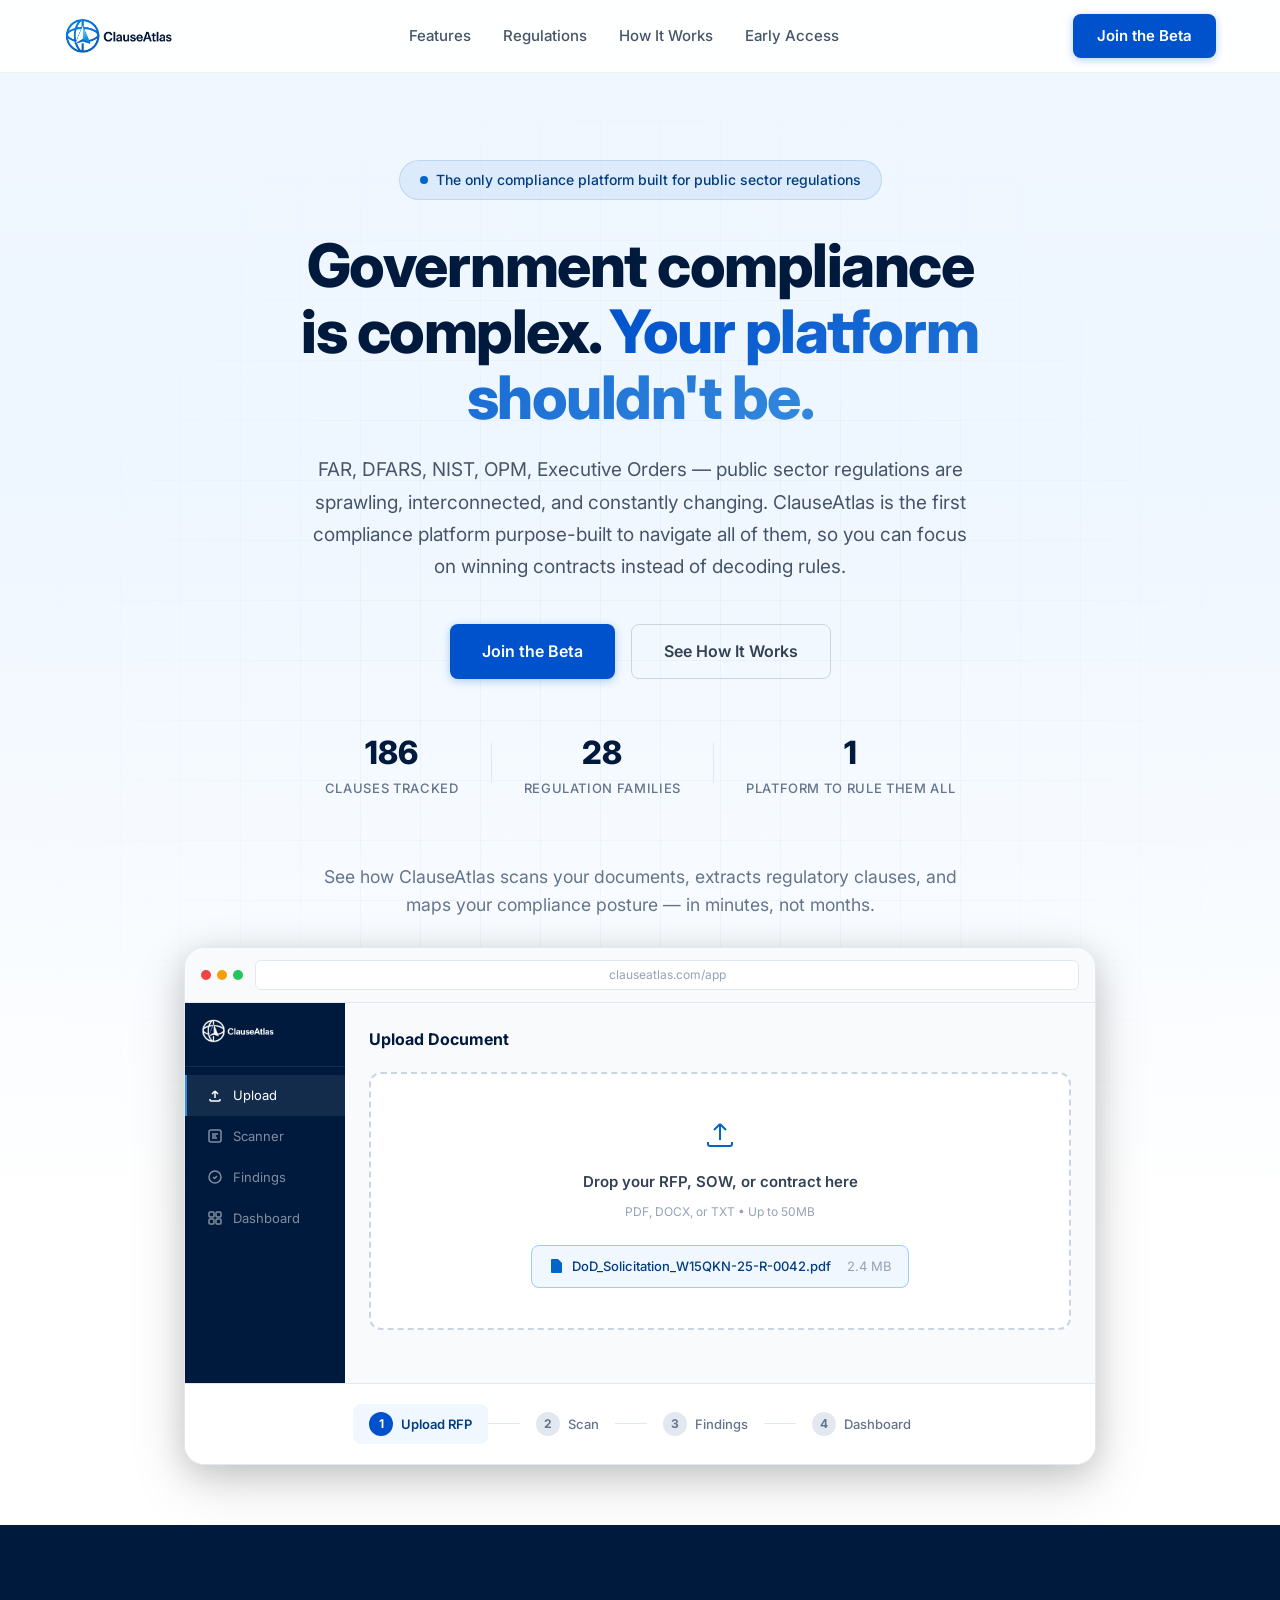
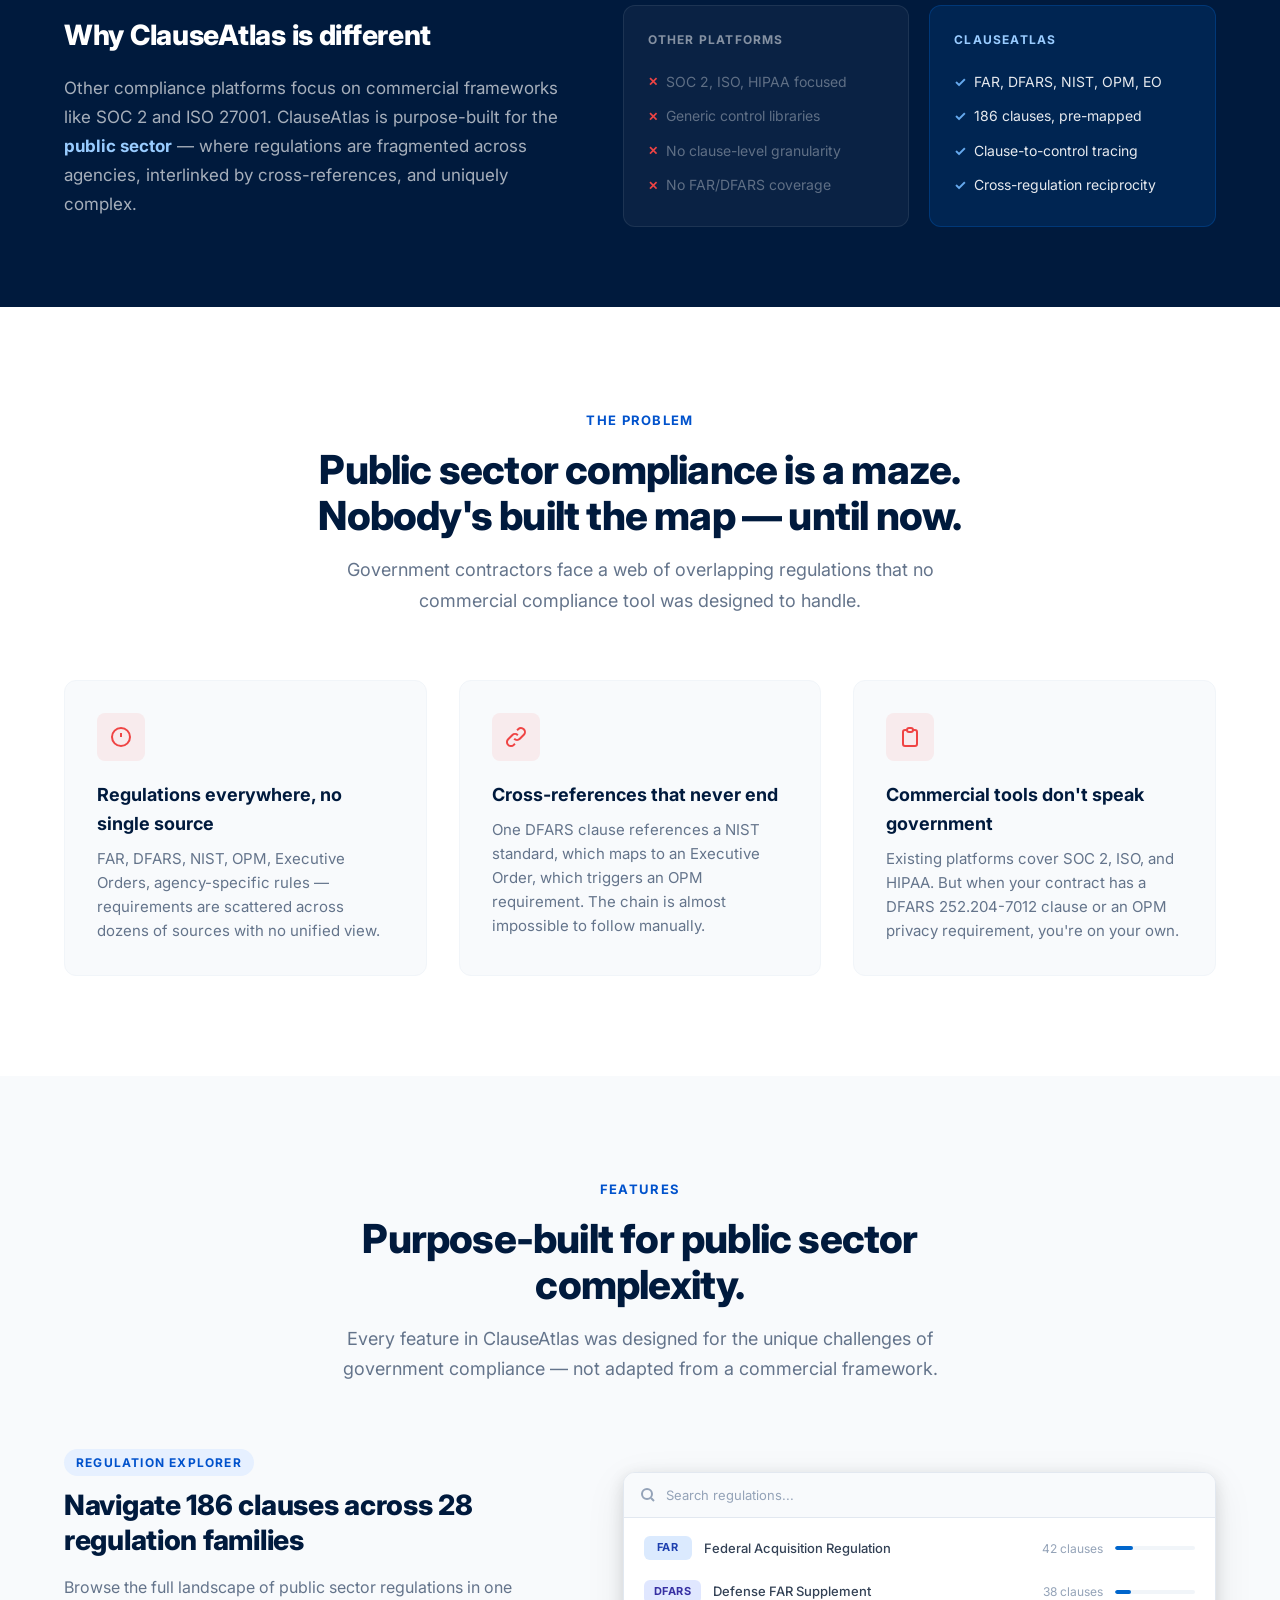
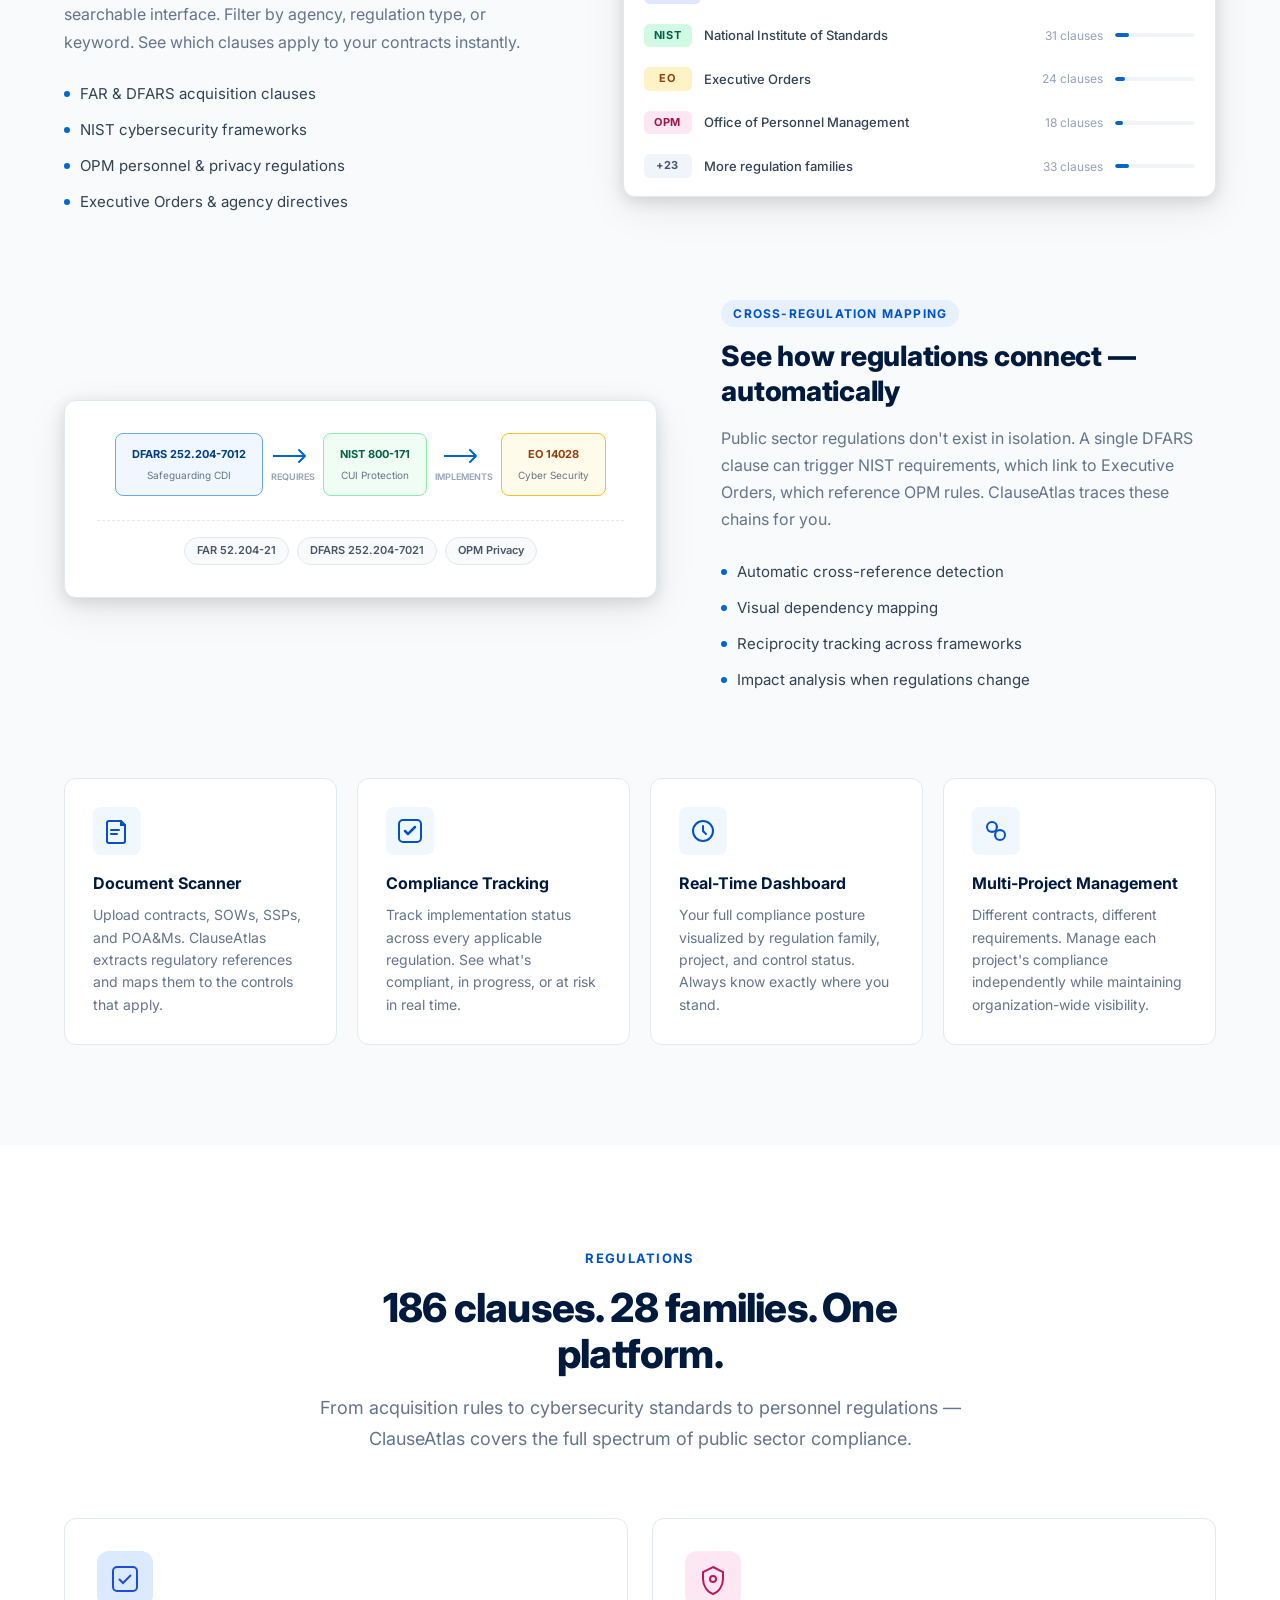
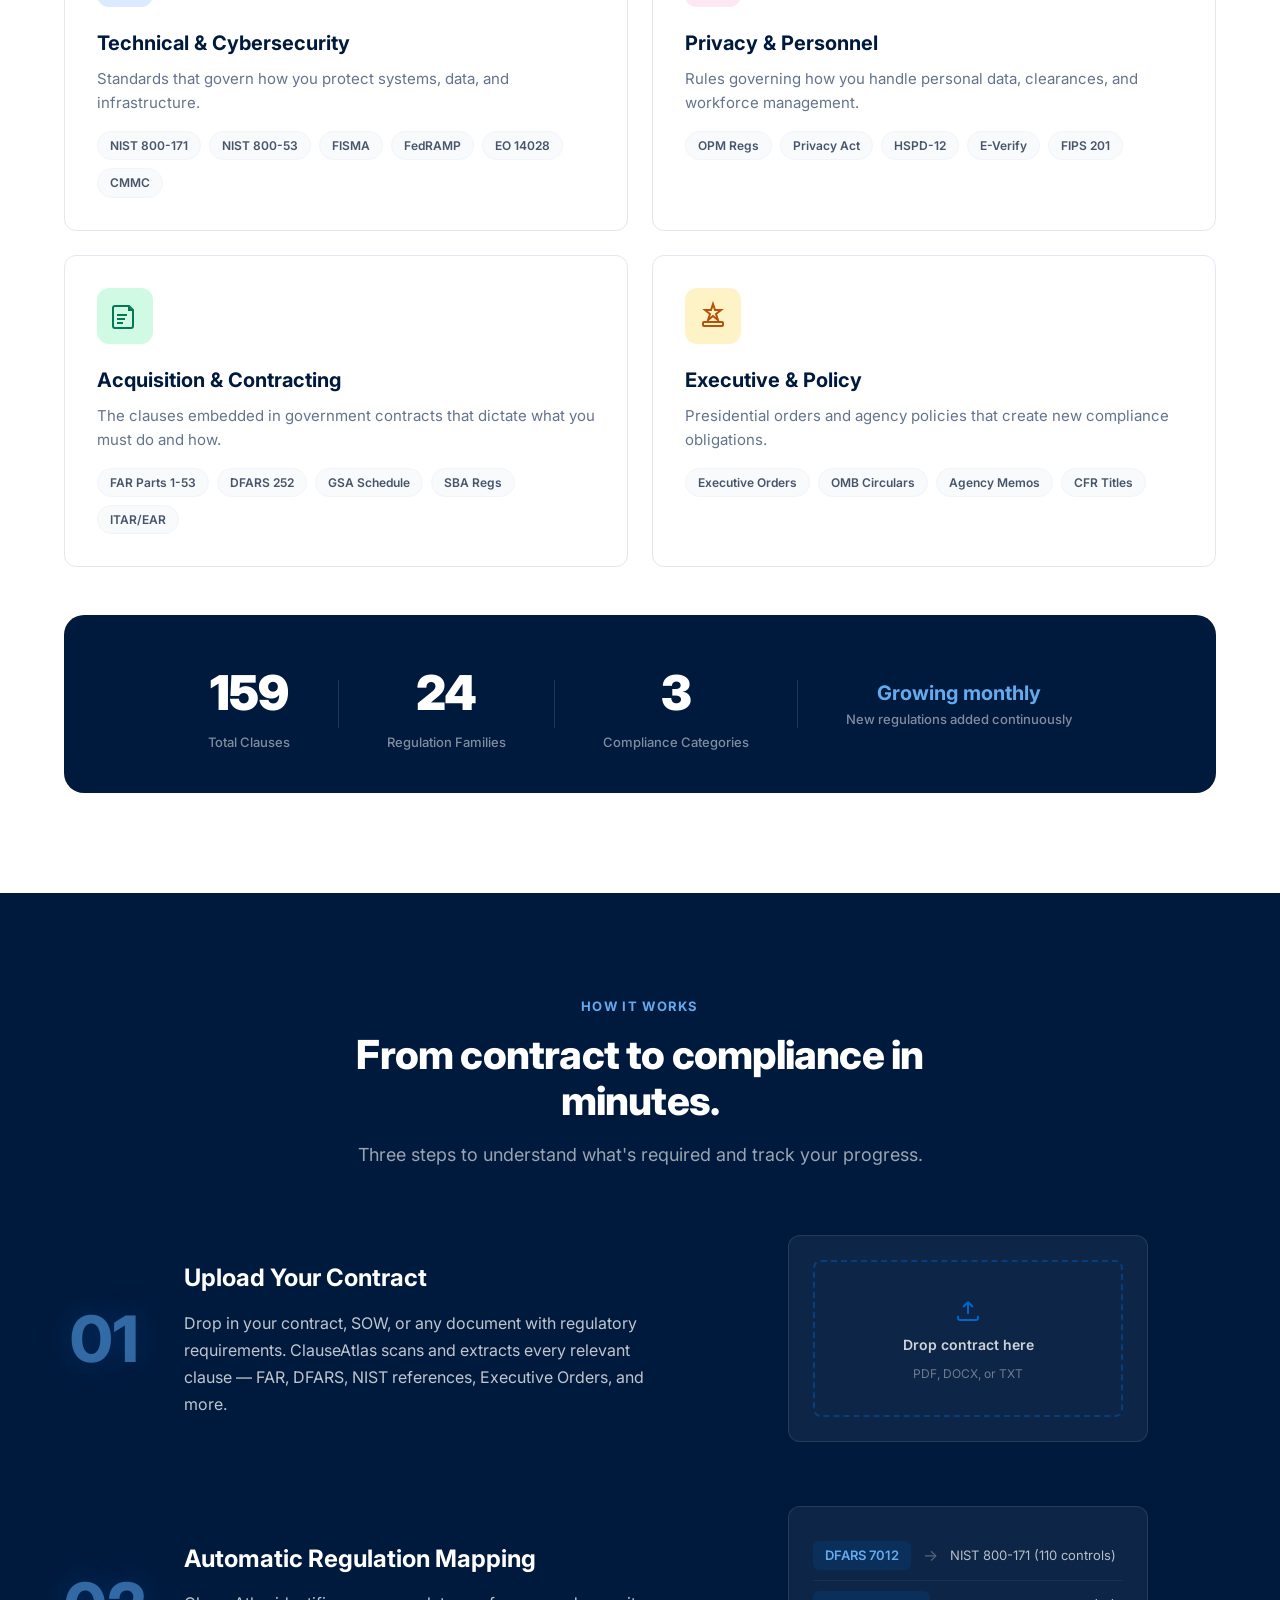
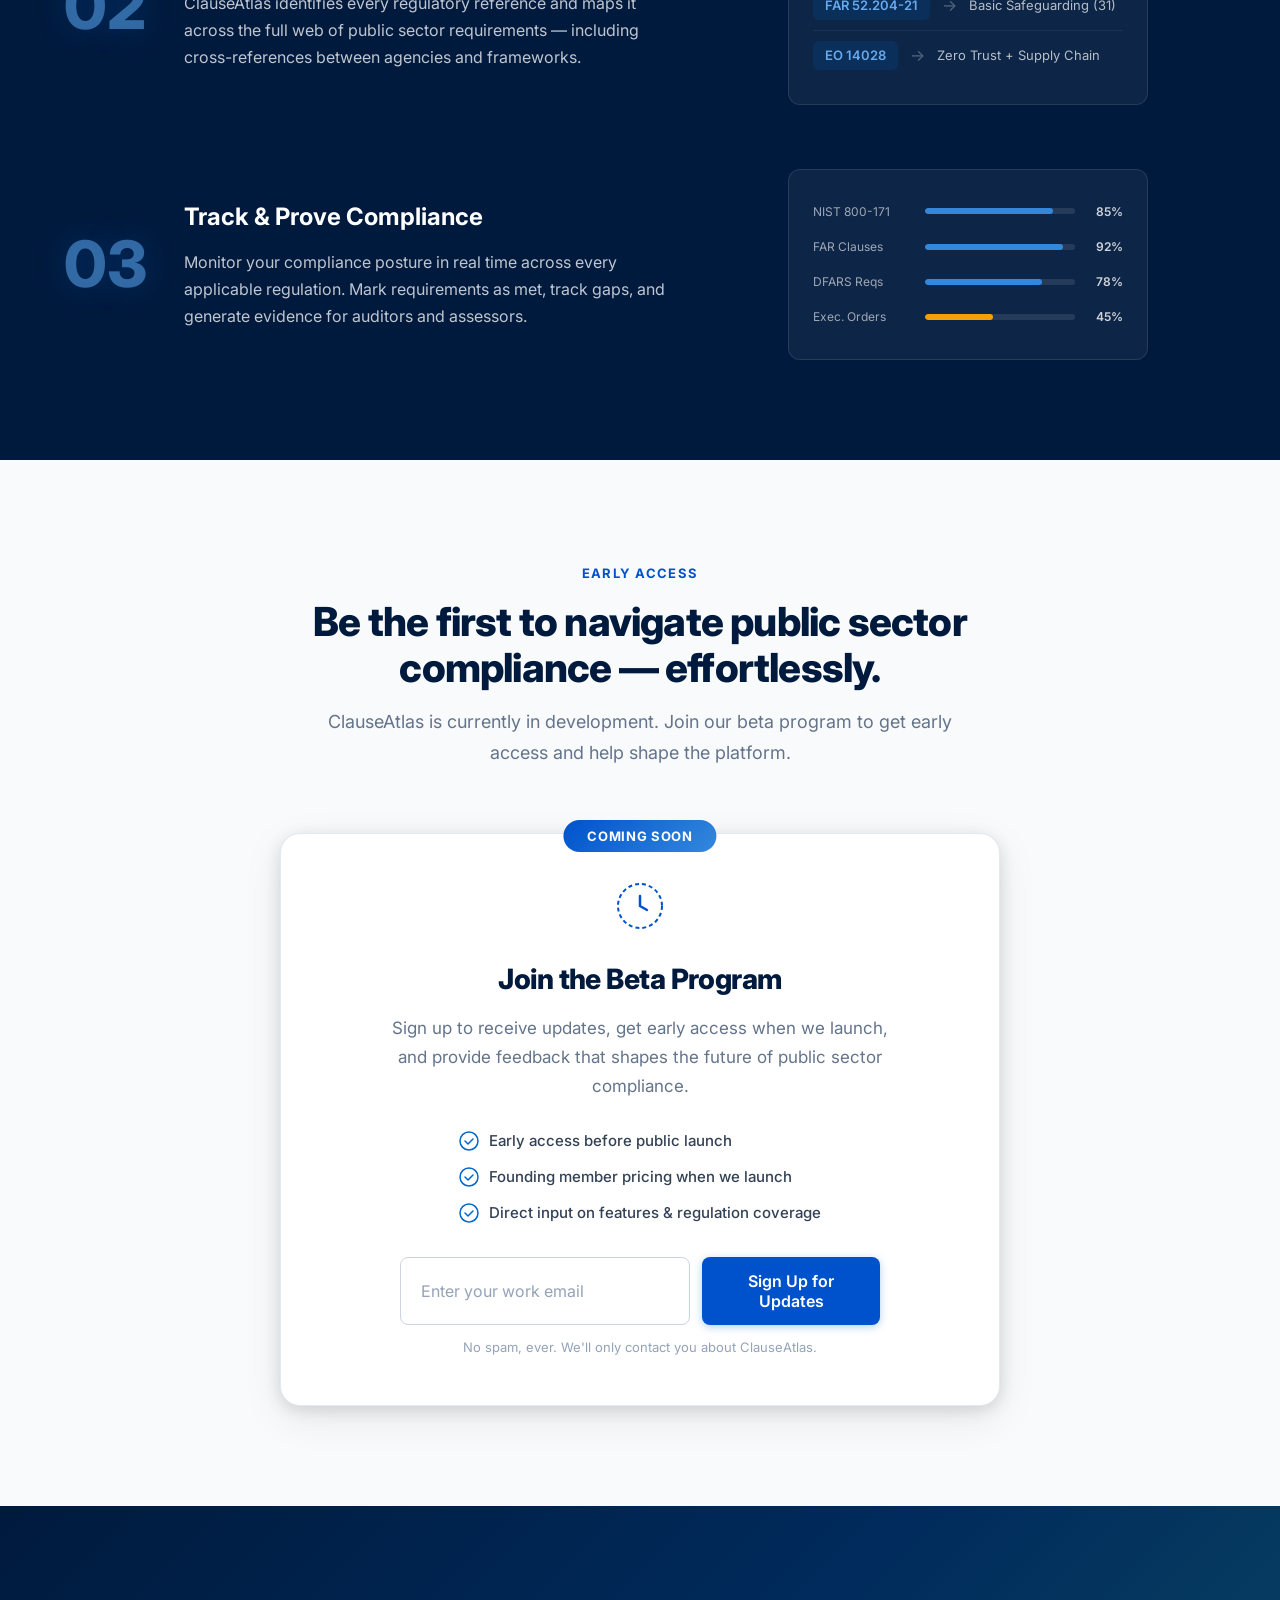
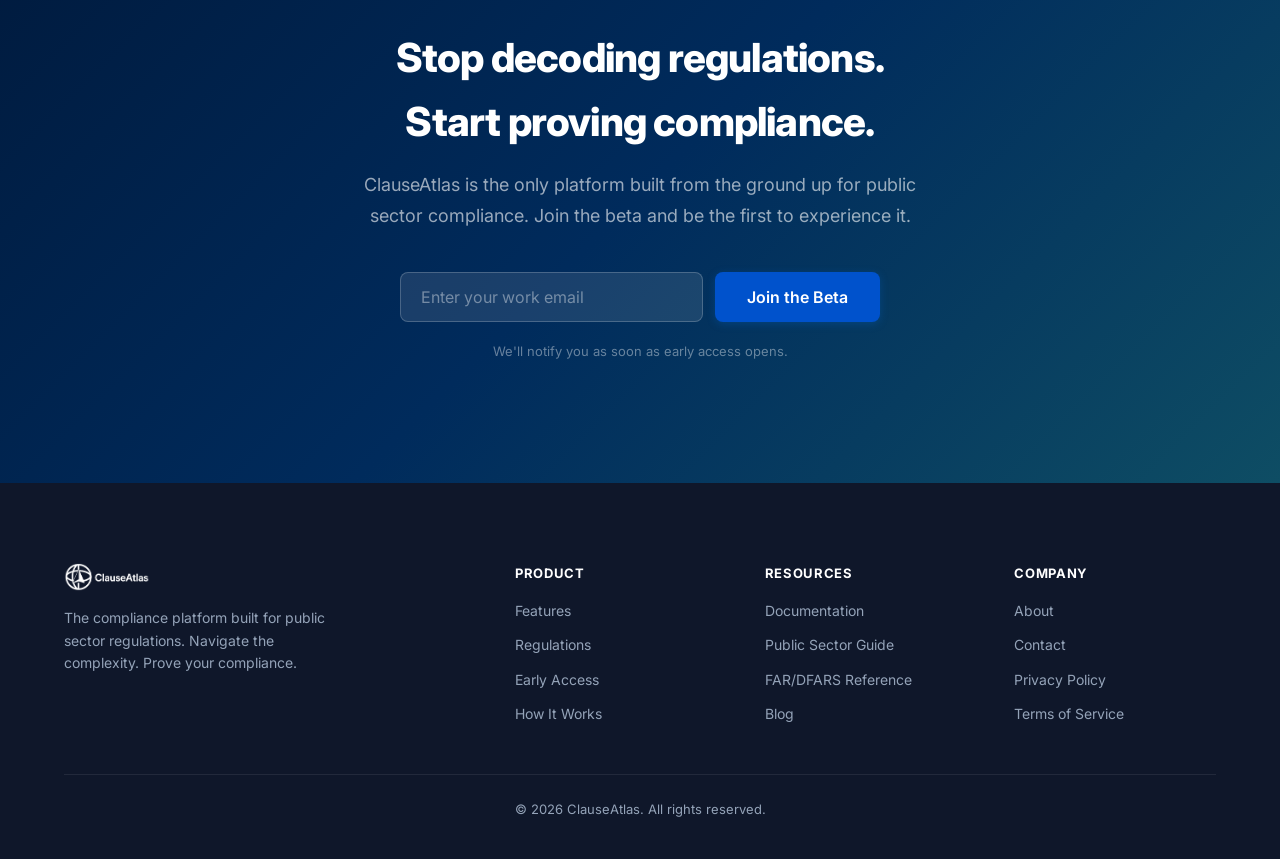
==== index.html @ 4607c156 "Initial commit — ClauseAtlas marketing site Co-Authored-By: Claude Opus 4.6 <noreply@anthropic.com>" ====
<!DOCTYPE html>
<html lang="en">
<head>
    <meta charset="UTF-8">
    <meta name="viewport" content="width=device-width, initial-scale=1.0">
    <title>ClauseAtlas — Public Sector Compliance, Simplified</title>
    <meta name="description" content="ClauseAtlas is the only compliance platform built for the complexity of public sector regulations. Navigate FAR, DFARS, NIST, OPM, Executive Orders, and more — all in one place.">
    <link rel="preconnect" href="https://fonts.googleapis.com">
    <link rel="preconnect" href="https://fonts.gstatic.com" crossorigin>
    <link href="https://fonts.googleapis.com/css2?family=Inter:wght@400;500;600;700;800;900&display=swap" rel="stylesheet">
    <link rel="stylesheet" href="styles.css">
    <link rel="icon" type="image/svg+xml" href="favicon.svg">
</head>
<body>
    <!-- Navigation -->
    <nav class="nav" id="nav">
        <div class="nav-container">
            <a href="#" class="nav-logo">
                <img src="logo.png" alt="ClauseAtlas" class="logo-img">
            </a>
            <div class="nav-links" id="nav-links">
                <a href="#features">Features</a>
                <a href="#frameworks">Regulations</a>
                <a href="#how-it-works">How It Works</a>
                <a href="#early-access">Early Access</a>
            </div>
            <div class="nav-actions">
                <a href="#early-access" class="btn btn-primary">Join the Beta</a>
            </div>
            <button class="mobile-toggle" id="mobile-toggle" aria-label="Toggle menu">
                <span></span><span></span><span></span>
            </button>
        </div>
    </nav>

    <!-- Hero -->
    <section class="hero">
        <div class="hero-bg">
            <div class="hero-gradient"></div>
            <div class="hero-grid"></div>
            <!-- Animated floating regulation tags
            <div class="floating-tags">
                <span class="float-tag" style="--delay:0s; --x:3%; --y:18%">FAR 52.204</span>
                <span class="float-tag" style="--delay:1.5s; --x:80%; --y:12%">NIST 800-171</span>
                <span class="float-tag" style="--delay:0.8s; --x:90%; --y:50%">EO 14028</span>
                <span class="float-tag" style="--delay:2.2s; --x:2%; --y:55%">DFARS 252</span>
                <span class="float-tag" style="--delay:1s; --x:5%; --y:82%">OPM Regs</span>
                <span class="float-tag" style="--delay:2.8s; --x:82%; --y:72%">FedRAMP</span>
                <span class="float-tag" style="--delay:0.3s; --x:50%; --y:10%">FISMA</span>
                <span class="float-tag" style="--delay:1.8s; --x:90%; --y:35%">ITAR</span>
            </div>  -->
        </div>
        <div class="container hero-content">
            <div class="hero-badge fade-up">
                <span class="badge-dot"></span>
                The only compliance platform built for public sector regulations
            </div>
            <h1 class="fade-up delay-1">
                Government compliance<br>
                is complex. <span class="text-gradient">Your platform shouldn't be.</span>
            </h1>
            <p class="hero-sub fade-up delay-2">
                FAR, DFARS, NIST, OPM, Executive Orders &mdash; public sector regulations are sprawling, interconnected, and constantly changing. ClauseAtlas is the first compliance platform purpose-built to navigate all of them, so you can focus on winning contracts instead of decoding rules.
            </p>
            <div class="hero-ctas fade-up delay-3">
                <a href="#early-access" class="btn btn-primary btn-lg">Join the Beta</a>
                <a href="#how-it-works" class="btn btn-outline btn-lg">See How It Works</a>
            </div>
            <div class="hero-stats fade-up delay-4">
                <div class="stat">
                    <span class="stat-num">186</span>
                    <span class="stat-label">Clauses Tracked</span>
                </div>
                <div class="stat-divider"></div>
                <div class="stat">
                    <span class="stat-num">28</span>
                    <span class="stat-label">Regulation Families</span>
                </div>
                <div class="stat-divider"></div>
                <div class="stat">
                    <span class="stat-num">1</span>
                    <span class="stat-label">Platform to Rule Them All</span>
                </div>
            </div>
        </div>

        <!-- Animated App Demo -->
        <div class="hero-demo fade-up delay-2">
            <p class="demo-tagline">See how ClauseAtlas scans your documents, extracts regulatory clauses, and maps your compliance posture &mdash; in minutes, not months.</p>
            <div class="demo-window">
                <div class="demo-titlebar">
                    <div class="demo-dots"><span></span><span></span><span></span></div>
                    <span class="demo-url">clauseatlas.com/app</span>
                </div>
                <div class="demo-body">
                    <div class="demo-sidebar">
                        <div class="demo-sidebar-logo">
                            <img src="logo.png" alt="" class="demo-sidebar-img">
                        </div>
                        <div class="demo-nav-item" data-screen="upload">
                            <svg width="16" height="16" viewBox="0 0 16 16" fill="none" stroke="currentColor" stroke-width="1.5"><path d="M8 10V3m0 0L5 6m3-3l3 3"/><path d="M3 11v1a1 1 0 001 1h8a1 1 0 001-1v-1"/></svg>
                            Upload
                        </div>
                        <div class="demo-nav-item active" data-screen="scan">
                            <svg width="16" height="16" viewBox="0 0 16 16" fill="none" stroke="currentColor" stroke-width="1.5"><rect x="2" y="2" width="12" height="12" rx="2"/><path d="M5 6h6M5 8h4M5 10h5"/></svg>
                            Scanner
                        </div>
                        <div class="demo-nav-item" data-screen="findings">
                            <svg width="16" height="16" viewBox="0 0 16 16" fill="none" stroke="currentColor" stroke-width="1.5"><circle cx="8" cy="8" r="6"/><path d="M6 8l1.5 1.5L10 7"/></svg>
                            Findings
                        </div>
                        <div class="demo-nav-item" data-screen="dashboard">
                            <svg width="16" height="16" viewBox="0 0 16 16" fill="none" stroke="currentColor" stroke-width="1.5"><rect x="2" y="2" width="5" height="5" rx="1"/><rect x="9" y="2" width="5" height="5" rx="1"/><rect x="2" y="9" width="5" height="5" rx="1"/><rect x="9" y="9" width="5" height="5" rx="1"/></svg>
                            Dashboard
                        </div>
                    </div>

                    <!-- Screen 1: Upload RFP -->
                    <div class="demo-screen" id="screen-upload">
                        <div class="demo-screen-header">
                            <h3>Upload Document</h3>
                        </div>
                        <div class="demo-upload-zone">
                            <div class="demo-upload-icon">
                                <svg width="40" height="40" viewBox="0 0 40 40" fill="none" stroke="#0066CC" stroke-width="2">
                                    <path d="M20 26V10m0 0l-6 6m6-6l6 6"/>
                                    <path d="M8 28v2a2 2 0 002 2h20a2 2 0 002-2v-2"/>
                                </svg>
                            </div>
                            <span class="demo-upload-text">Drop your RFP, SOW, or contract here</span>
                            <span class="demo-upload-sub">PDF, DOCX, or TXT &bull; Up to 50MB</span>
                            <div class="demo-upload-file">
                                <svg width="16" height="16" viewBox="0 0 16 16" fill="#0066CC"><path d="M4 1h6l4 4v9a1 1 0 01-1 1H4a1 1 0 01-1-1V2a1 1 0 011-1z"/></svg>
                                <span>DoD_Solicitation_W15QKN-25-R-0042.pdf</span>
                                <span class="demo-upload-size">2.4 MB</span>
                            </div>
                        </div>
                    </div>

                    <!-- Screen 2: Scanning -->
                    <div class="demo-screen" id="screen-scan">
                        <div class="demo-screen-header">
                            <h3>Scanning Document</h3>
                            <span class="demo-badge-progress">Processing...</span>
                        </div>
                        <div class="demo-scan-content">
                            <div class="demo-doc-preview">
                                <div class="demo-doc-line highlight">DFARS 252.204-7012 — Safeguarding Covered Defense Information</div>
                                <div class="demo-doc-line">The contractor shall implement NIST SP 800-171...</div>
                                <div class="demo-doc-line dim">...as prescribed in the System Security Plan...</div>
                                <div class="demo-doc-line highlight">FAR 52.204-21 — Basic Safeguarding</div>
                                <div class="demo-doc-line">...covered contractor information systems...</div>
                                <div class="demo-doc-line dim">...in accordance with applicable laws...</div>
                                <div class="demo-doc-line highlight">DFARS 252.204-7021 — CMMC Requirements</div>
                                <div class="demo-doc-line">...Cybersecurity Maturity Model Certification...</div>
                            </div>
                            <div class="demo-scan-progress">
                                <div class="demo-scan-bar">
                                    <div class="demo-scan-fill"></div>
                                </div>
                                <span class="demo-scan-status">Extracting clauses... 14 found</span>
                            </div>
                        </div>
                    </div>

                    <!-- Screen 3: Findings -->
                    <div class="demo-screen" id="screen-findings">
                        <div class="demo-screen-header">
                            <h3>Clause Findings</h3>
                            <span class="demo-badge-done">14 clauses identified</span>
                        </div>
                        <div class="demo-findings-list">
                            <div class="demo-finding">
                                <div class="demo-finding-header">
                                    <span class="demo-finding-badge dfars">DFARS</span>
                                    <span class="demo-finding-id">252.204-7012</span>
                                    <span class="demo-finding-impact high">High Impact</span>
                                </div>
                                <div class="demo-finding-title">Safeguarding Covered Defense Information</div>
                                <div class="demo-finding-maps">
                                    <span>Maps to:</span>
                                    <span class="demo-finding-tag">NIST 800-171 (110 controls)</span>
                                    <span class="demo-finding-tag">CMMC Level 2</span>
                                </div>
                            </div>
                            <div class="demo-finding">
                                <div class="demo-finding-header">
                                    <span class="demo-finding-badge far-b">FAR</span>
                                    <span class="demo-finding-id">52.204-21</span>
                                    <span class="demo-finding-impact med">Medium</span>
                                </div>
                                <div class="demo-finding-title">Basic Safeguarding of Contractor Info Systems</div>
                                <div class="demo-finding-maps">
                                    <span>Maps to:</span>
                                    <span class="demo-finding-tag">31 Basic Controls</span>
                                </div>
                            </div>
                            <div class="demo-finding">
                                <div class="demo-finding-header">
                                    <span class="demo-finding-badge eo-b">EO</span>
                                    <span class="demo-finding-id">14028</span>
                                    <span class="demo-finding-impact high">High Impact</span>
                                </div>
                                <div class="demo-finding-title">Improving the Nation's Cybersecurity</div>
                                <div class="demo-finding-maps">
                                    <span>Maps to:</span>
                                    <span class="demo-finding-tag">Zero Trust Architecture</span>
                                    <span class="demo-finding-tag">Supply Chain Security</span>
                                </div>
                            </div>
                        </div>
                    </div>

                    <!-- Screen 4: Dashboard -->
                    <div class="demo-screen" id="screen-dashboard">
                        <div class="demo-screen-header">
                            <h3>Compliance Dashboard</h3>
                            <span class="demo-badge-done">W15QKN-25-R-0042</span>
                        </div>
                        <div class="demo-dashboard">
                            <div class="demo-dash-summary">
                                <div class="demo-dash-circle">
                                    <svg viewBox="0 0 100 100" class="demo-progress-ring">
                                        <circle cx="50" cy="50" r="42" fill="none" stroke="#e2e8f0" stroke-width="8"/>
                                        <circle cx="50" cy="50" r="42" fill="none" stroke="#0066CC" stroke-width="8"
                                            stroke-dasharray="264" stroke-dashoffset="66" stroke-linecap="round"
                                            transform="rotate(-90 50 50)"/>
                                    </svg>
                                    <div class="demo-dash-pct">75%</div>
                                </div>
                                <div class="demo-dash-meta">
                                    <div class="demo-dash-stat green">
                                        <span class="demo-dash-stat-num">98</span>
                                        <span>Controls Met</span>
                                    </div>
                                    <div class="demo-dash-stat yellow">
                                        <span class="demo-dash-stat-num">22</span>
                                        <span>In Progress</span>
                                    </div>
                                    <div class="demo-dash-stat red">
                                        <span class="demo-dash-stat-num">11</span>
                                        <span>Gaps</span>
                                    </div>
                                </div>
                            </div>
                            <div class="demo-dash-families">
                                <div class="demo-dash-row">
                                    <span>Access Control</span>
                                    <div class="demo-dash-bar"><div style="width:100%"></div></div>
                                    <span class="pct-green">100%</span>
                                </div>
                                <div class="demo-dash-row">
                                    <span>Audit &amp; Acct.</span>
                                    <div class="demo-dash-bar"><div style="width:78%"></div></div>
                                    <span>78%</span>
                                </div>
                                <div class="demo-dash-row">
                                    <span>Config Mgmt.</span>
                                    <div class="demo-dash-bar"><div style="width:89%"></div></div>
                                    <span>89%</span>
                                </div>
                                <div class="demo-dash-row">
                                    <span>Risk Assessment</span>
                                    <div class="demo-dash-bar warn"><div style="width:33%"></div></div>
                                    <span class="pct-warn">33%</span>
                                </div>
                            </div>
                        </div>
                    </div>
                </div>

                <!-- Step indicators -->
                <div class="demo-steps">
                    <button class="demo-step active" data-target="upload">
                        <span class="demo-step-num">1</span>
                        <span class="demo-step-label">Upload RFP</span>
                    </button>
                    <div class="demo-step-line"></div>
                    <button class="demo-step" data-target="scan">
                        <span class="demo-step-num">2</span>
                        <span class="demo-step-label">Scan</span>
                    </button>
                    <div class="demo-step-line"></div>
                    <button class="demo-step" data-target="findings">
                        <span class="demo-step-num">3</span>
                        <span class="demo-step-label">Findings</span>
                    </button>
                    <div class="demo-step-line"></div>
                    <button class="demo-step" data-target="dashboard">
                        <span class="demo-step-num">4</span>
                        <span class="demo-step-label">Dashboard</span>
                    </button>
                </div>
            </div>
        </div>
    </section>

    <!-- Differentiator Bar -->
    <section class="diff-bar">
        <div class="container">
            <div class="diff-content">
                <div class="diff-text">
                    <h3>Why ClauseAtlas is different</h3>
                    <p>Other compliance platforms focus on commercial frameworks like SOC 2 and ISO 27001. ClauseAtlas is purpose-built for the <strong>public sector</strong> &mdash; where regulations are fragmented across agencies, interlinked by cross-references, and uniquely complex.</p>
                </div>
                <div class="diff-comparison">
                    <div class="diff-col them">
                        <div class="diff-col-header">Other Platforms</div>
                        <div class="diff-item faded">
                            <span class="diff-x">&#10005;</span> SOC 2, ISO, HIPAA focused
                        </div>
                        <div class="diff-item faded">
                            <span class="diff-x">&#10005;</span> Generic control libraries
                        </div>
                        <div class="diff-item faded">
                            <span class="diff-x">&#10005;</span> No clause-level granularity
                        </div>
                        <div class="diff-item faded">
                            <span class="diff-x">&#10005;</span> No FAR/DFARS coverage
                        </div>
                    </div>
                    <div class="diff-col us">
                        <div class="diff-col-header">ClauseAtlas</div>
                        <div class="diff-item">
                            <span class="diff-check">&#10003;</span> FAR, DFARS, NIST, OPM, EO
                        </div>
                        <div class="diff-item">
                            <span class="diff-check">&#10003;</span> 186 clauses, pre-mapped
                        </div>
                        <div class="diff-item">
                            <span class="diff-check">&#10003;</span> Clause-to-control tracing
                        </div>
                        <div class="diff-item">
                            <span class="diff-check">&#10003;</span> Cross-regulation reciprocity
                        </div>
                    </div>
                </div>
            </div>
        </div>
    </section>

    <!-- Problem Section -->
    <section class="problem">
        <div class="container">
            <div class="section-header">
                <span class="section-tag">The Problem</span>
                <h2>Public sector compliance is a maze. Nobody's built the map &mdash; until now.</h2>
                <p class="section-desc">Government contractors face a web of overlapping regulations that no commercial compliance tool was designed to handle.</p>
            </div>
            <div class="problem-grid">
                <div class="problem-card fade-up">
                    <div class="problem-icon">
                        <svg width="24" height="24" viewBox="0 0 24 24" fill="none" stroke="currentColor" stroke-width="2"><path d="M12 8v4m0 4h.01M21 12a9 9 0 11-18 0 9 9 0 0118 0z"/></svg>
                    </div>
                    <h3>Regulations everywhere, no single source</h3>
                    <p>FAR, DFARS, NIST, OPM, Executive Orders, agency-specific rules &mdash; requirements are scattered across dozens of sources with no unified view.</p>
                </div>
                <div class="problem-card fade-up">
                    <div class="problem-icon">
                        <svg width="24" height="24" viewBox="0 0 24 24" fill="none" stroke="currentColor" stroke-width="2"><path d="M13.828 10.172a4 4 0 00-5.656 0l-4 4a4 4 0 105.656 5.656l1.102-1.101m-.758-4.899a4 4 0 005.656 0l4-4a4 4 0 00-5.656-5.656l-1.1 1.1"/></svg>
                    </div>
                    <h3>Cross-references that never end</h3>
                    <p>One DFARS clause references a NIST standard, which maps to an Executive Order, which triggers an OPM requirement. The chain is almost impossible to follow manually.</p>
                </div>
                <div class="problem-card fade-up">
                    <div class="problem-icon">
                        <svg width="24" height="24" viewBox="0 0 24 24" fill="none" stroke="currentColor" stroke-width="2"><path d="M9 5H7a2 2 0 00-2 2v12a2 2 0 002 2h10a2 2 0 002-2V7a2 2 0 00-2-2h-2M9 5a2 2 0 002 2h2a2 2 0 002-2M9 5a2 2 0 012-2h2a2 2 0 012 2"/></svg>
                    </div>
                    <h3>Commercial tools don't speak government</h3>
                    <p>Existing platforms cover SOC 2, ISO, and HIPAA. But when your contract has a DFARS 252.204-7012 clause or an OPM privacy requirement, you're on your own.</p>
                </div>
            </div>
        </div>
    </section>

    <!-- Features -->
    <section class="features" id="features">
        <div class="container">
            <div class="section-header">
                <span class="section-tag">Features</span>
                <h2>Purpose-built for public sector complexity.</h2>
                <p class="section-desc">Every feature in ClauseAtlas was designed for the unique challenges of government compliance &mdash; not adapted from a commercial framework.</p>
            </div>

            <!-- Feature Showcase 1: Regulation Explorer -->
            <div class="feature-showcase fade-up">
                <div class="feature-showcase-content">
                    <div class="feature-showcase-tag">Regulation Explorer</div>
                    <h3>Navigate 186 clauses across 28 regulation families</h3>
                    <p>Browse the full landscape of public sector regulations in one searchable interface. Filter by agency, regulation type, or keyword. See which clauses apply to your contracts instantly.</p>
                    <ul class="feature-list">
                        <li>FAR &amp; DFARS acquisition clauses</li>
                        <li>NIST cybersecurity frameworks</li>
                        <li>OPM personnel &amp; privacy regulations</li>
                        <li>Executive Orders &amp; agency directives</li>
                    </ul>
                </div>
                <div class="feature-showcase-visual">
                    <div class="reg-explorer-mock">
                        <div class="reg-search-bar">
                            <svg width="16" height="16" viewBox="0 0 16 16" fill="none" stroke="#94a3b8" stroke-width="2"><circle cx="7" cy="7" r="5"/><path d="M11 11l3 3"/></svg>
                            <span>Search regulations...</span>
                        </div>
                        <div class="reg-families">
                            <div class="reg-family-row">
                                <div class="reg-family-badge far">FAR</div>
                                <span class="reg-family-name">Federal Acquisition Regulation</span>
                                <span class="reg-family-count">42 clauses</span>
                                <div class="reg-family-bar"><div style="width:23%"></div></div>
                            </div>
                            <div class="reg-family-row">
                                <div class="reg-family-badge dfars">DFARS</div>
                                <span class="reg-family-name">Defense FAR Supplement</span>
                                <span class="reg-family-count">38 clauses</span>
                                <div class="reg-family-bar"><div style="width:20%"></div></div>
                            </div>
                            <div class="reg-family-row">
                                <div class="reg-family-badge nist">NIST</div>
                                <span class="reg-family-name">National Institute of Standards</span>
                                <span class="reg-family-count">31 clauses</span>
                                <div class="reg-family-bar"><div style="width:17%"></div></div>
                            </div>
                            <div class="reg-family-row">
                                <div class="reg-family-badge eo">EO</div>
                                <span class="reg-family-name">Executive Orders</span>
                                <span class="reg-family-count">24 clauses</span>
                                <div class="reg-family-bar"><div style="width:13%"></div></div>
                            </div>
                            <div class="reg-family-row">
                                <div class="reg-family-badge opm">OPM</div>
                                <span class="reg-family-name">Office of Personnel Management</span>
                                <span class="reg-family-count">18 clauses</span>
                                <div class="reg-family-bar"><div style="width:10%"></div></div>
                            </div>
                            <div class="reg-family-row">
                                <div class="reg-family-badge other">+23</div>
                                <span class="reg-family-name">More regulation families</span>
                                <span class="reg-family-count">33 clauses</span>
                                <div class="reg-family-bar"><div style="width:18%"></div></div>
                            </div>
                        </div>
                    </div>
                </div>
            </div>

            <!-- Feature Showcase 2: Cross-Regulation Mapping -->
            <div class="feature-showcase reverse fade-up">
                <div class="feature-showcase-content">
                    <div class="feature-showcase-tag">Cross-Regulation Mapping</div>
                    <h3>See how regulations connect &mdash; automatically</h3>
                    <p>Public sector regulations don't exist in isolation. A single DFARS clause can trigger NIST requirements, which link to Executive Orders, which reference OPM rules. ClauseAtlas traces these chains for you.</p>
                    <ul class="feature-list">
                        <li>Automatic cross-reference detection</li>
                        <li>Visual dependency mapping</li>
                        <li>Reciprocity tracking across frameworks</li>
                        <li>Impact analysis when regulations change</li>
                    </ul>
                </div>
                <div class="feature-showcase-visual">
                    <div class="mapping-visual">
                        <div class="mapping-chain">
                            <div class="chain-node source">
                                <span class="chain-badge">DFARS 252.204-7012</span>
                                <span class="chain-desc">Safeguarding CDI</span>
                            </div>
                            <div class="chain-connector">
                                <svg width="40" height="24" viewBox="0 0 40 24"><path d="M0 12h32m0 0l-6-6m6 6l-6 6" stroke="#0066CC" stroke-width="2" fill="none" stroke-linecap="round"/></svg>
                                <span class="chain-label">requires</span>
                            </div>
                            <div class="chain-node mid">
                                <span class="chain-badge nist-badge">NIST 800-171</span>
                                <span class="chain-desc">CUI Protection</span>
                            </div>
                            <div class="chain-connector">
                                <svg width="40" height="24" viewBox="0 0 40 24"><path d="M0 12h32m0 0l-6-6m6 6l-6 6" stroke="#0066CC" stroke-width="2" fill="none" stroke-linecap="round"/></svg>
                                <span class="chain-label">implements</span>
                            </div>
                            <div class="chain-node end">
                                <span class="chain-badge eo-badge">EO 14028</span>
                                <span class="chain-desc">Cyber Security</span>
                            </div>
                        </div>
                        <div class="mapping-branches">
                            <div class="branch-line"></div>
                            <div class="branch-nodes">
                                <span class="branch-tag">FAR 52.204-21</span>
                                <span class="branch-tag">DFARS 252.204-7021</span>
                                <span class="branch-tag">OPM Privacy</span>
                            </div>
                        </div>
                    </div>
                </div>
            </div>

            <!-- Features Grid -->
            <div class="features-grid">
                <div class="feature-card fade-up">
                    <div class="feature-icon">
                        <svg width="28" height="28" viewBox="0 0 28 28" fill="none">
                            <path d="M6 4h12l4 4v16a2 2 0 01-2 2H6a2 2 0 01-2-2V6a2 2 0 012-2z" stroke="url(#feat4)" stroke-width="2" stroke-linecap="round"/>
                            <path d="M18 4v4h4M8 13h8M8 17h6" stroke="url(#feat4)" stroke-width="2" stroke-linecap="round"/>
                            <defs><linearGradient id="feat4" x1="4" y1="4" x2="24" y2="24"><stop stop-color="#0052CC"/><stop offset="1" stop-color="#0066CC"/></linearGradient></defs>
                        </svg>
                    </div>
                    <h3>Document Scanner</h3>
                    <p>Upload contracts, SOWs, SSPs, and POA&amp;Ms. ClauseAtlas extracts regulatory references and maps them to the controls that apply.</p>
                </div>
                <div class="feature-card fade-up">
                    <div class="feature-icon">
                        <svg width="28" height="28" viewBox="0 0 28 28" fill="none">
                            <rect x="3" y="3" width="22" height="22" rx="4" stroke="url(#feat2)" stroke-width="2"/>
                            <path d="M9 14l3 3 7-7" stroke="url(#feat2)" stroke-width="2.5" stroke-linecap="round" stroke-linejoin="round"/>
                            <defs><linearGradient id="feat2" x1="3" y1="3" x2="25" y2="25"><stop stop-color="#0052CC"/><stop offset="1" stop-color="#0066CC"/></linearGradient></defs>
                        </svg>
                    </div>
                    <h3>Compliance Tracking</h3>
                    <p>Track implementation status across every applicable regulation. See what's compliant, in progress, or at risk in real time.</p>
                </div>
                <div class="feature-card fade-up">
                    <div class="feature-icon">
                        <svg width="28" height="28" viewBox="0 0 28 28" fill="none">
                            <circle cx="14" cy="14" r="10" stroke="url(#feat3)" stroke-width="2"/>
                            <path d="M14 9v5l3 3" stroke="url(#feat3)" stroke-width="2" stroke-linecap="round"/>
                            <defs><linearGradient id="feat3" x1="4" y1="4" x2="24" y2="24"><stop stop-color="#0052CC"/><stop offset="1" stop-color="#0066CC"/></linearGradient></defs>
                        </svg>
                    </div>
                    <h3>Real-Time Dashboard</h3>
                    <p>Your full compliance posture visualized by regulation family, project, and control status. Always know exactly where you stand.</p>
                </div>
                <div class="feature-card fade-up">
                    <div class="feature-icon">
                        <svg width="28" height="28" viewBox="0 0 28 28" fill="none">
                            <circle cx="10" cy="10" r="5" stroke="url(#feat6)" stroke-width="2"/>
                            <circle cx="18" cy="18" r="5" stroke="url(#feat6)" stroke-width="2"/>
                            <path d="M14 6v16M6 14h16" stroke="url(#feat6)" stroke-width="1.5" stroke-linecap="round" opacity="0.3"/>
                            <defs><linearGradient id="feat6" x1="5" y1="5" x2="23" y2="23"><stop stop-color="#0052CC"/><stop offset="1" stop-color="#0066CC"/></linearGradient></defs>
                        </svg>
                    </div>
                    <h3>Multi-Project Management</h3>
                    <p>Different contracts, different requirements. Manage each project's compliance independently while maintaining organization-wide visibility.</p>
                </div>
            </div>
        </div>
    </section>

    <!-- Regulation Families / Frameworks -->
    <section class="frameworks" id="frameworks">
        <div class="container">
            <div class="section-header">
                <span class="section-tag">Regulations</span>
                <h2>186 clauses. 28 families. One platform.</h2>
                <p class="section-desc">From acquisition rules to cybersecurity standards to personnel regulations &mdash; ClauseAtlas covers the full spectrum of public sector compliance.</p>
            </div>

            <!-- Animated regulation category cards -->
            <div class="reg-categories">
                <div class="reg-category fade-up">
                    <div class="reg-cat-icon technical">
                        <svg width="32" height="32" viewBox="0 0 32 32" fill="none" stroke="currentColor" stroke-width="2">
                            <rect x="4" y="4" width="24" height="24" rx="4"/>
                            <path d="M10 16l4 4 8-8"/>
                        </svg>
                    </div>
                    <h3>Technical &amp; Cybersecurity</h3>
                    <p>Standards that govern how you protect systems, data, and infrastructure.</p>
                    <div class="reg-tags">
                        <span>NIST 800-171</span>
                        <span>NIST 800-53</span>
                        <span>FISMA</span>
                        <span>FedRAMP</span>
                        <span>EO 14028</span>
                        <span>CMMC</span>
                    </div>
                </div>
                <div class="reg-category fade-up">
                    <div class="reg-cat-icon privacy">
                        <svg width="32" height="32" viewBox="0 0 32 32" fill="none" stroke="currentColor" stroke-width="2">
                            <path d="M16 4l10 5v7c0 7-4.5 13.5-10 15C10.5 29.5 6 23 6 16V9l10-5z"/>
                            <circle cx="16" cy="16" r="3"/>
                        </svg>
                    </div>
                    <h3>Privacy &amp; Personnel</h3>
                    <p>Rules governing how you handle personal data, clearances, and workforce management.</p>
                    <div class="reg-tags">
                        <span>OPM Regs</span>
                        <span>Privacy Act</span>
                        <span>HSPD-12</span>
                        <span>E-Verify</span>
                        <span>FIPS 201</span>
                    </div>
                </div>
                <div class="reg-category fade-up">
                    <div class="reg-cat-icon acquisition">
                        <svg width="32" height="32" viewBox="0 0 32 32" fill="none" stroke="currentColor" stroke-width="2">
                            <path d="M6 6h14l4 4v16a2 2 0 01-2 2H6a2 2 0 01-2-2V8a2 2 0 012-2z"/>
                            <path d="M20 6v4h4M8 15h10M8 19h8M8 23h6"/>
                        </svg>
                    </div>
                    <h3>Acquisition &amp; Contracting</h3>
                    <p>The clauses embedded in government contracts that dictate what you must do and how.</p>
                    <div class="reg-tags">
                        <span>FAR Parts 1-53</span>
                        <span>DFARS 252</span>
                        <span>GSA Schedule</span>
                        <span>SBA Regs</span>
                        <span>ITAR/EAR</span>
                    </div>
                </div>
                <div class="reg-category fade-up">
                    <div class="reg-cat-icon executive">
                        <svg width="32" height="32" viewBox="0 0 32 32" fill="none" stroke="currentColor" stroke-width="2">
                            <path d="M16 4l2 6h6l-5 4 2 6-5-4-5 4 2-6-5-4h6l2-6z"/>
                            <rect x="6" y="22" width="20" height="4" rx="1"/>
                        </svg>
                    </div>
                    <h3>Executive &amp; Policy</h3>
                    <p>Presidential orders and agency policies that create new compliance obligations.</p>
                    <div class="reg-tags">
                        <span>Executive Orders</span>
                        <span>OMB Circulars</span>
                        <span>Agency Memos</span>
                        <span>CFR Titles</span>
                    </div>
                </div>
            </div>

            <!-- Animated counter bar -->
            <div class="reg-counter fade-up">
                <div class="reg-counter-inner">
                    <div class="counter-item">
                        <span class="counter-num" data-target="186">0</span>
                        <span class="counter-label">Total Clauses</span>
                    </div>
                    <div class="counter-divider"></div>
                    <div class="counter-item">
                        <span class="counter-num" data-target="28">0</span>
                        <span class="counter-label">Regulation Families</span>
                    </div>
                    <div class="counter-divider"></div>
                    <div class="counter-item">
                        <span class="counter-num" data-target="4">0</span>
                        <span class="counter-label">Compliance Categories</span>
                    </div>
                    <div class="counter-divider"></div>
                    <div class="counter-item growing">
                        <span class="counter-label-big">Growing monthly</span>
                        <span class="counter-label">New regulations added continuously</span>
                    </div>
                </div>
            </div>
        </div>
    </section>

    <!-- How It Works -->
    <section class="how-it-works" id="how-it-works">
        <div class="container">
            <div class="section-header">
                <span class="section-tag">How It Works</span>
                <h2>From contract to compliance in minutes.</h2>
                <p class="section-desc">Three steps to understand what's required and track your progress.</p>
            </div>
            <div class="steps-grid">
                <div class="step fade-up">
                    <div class="step-number">01</div>
                    <div class="step-content">
                        <h3>Upload Your Contract</h3>
                        <p>Drop in your contract, SOW, or any document with regulatory requirements. ClauseAtlas scans and extracts every relevant clause &mdash; FAR, DFARS, NIST references, Executive Orders, and more.</p>
                    </div>
                    <div class="step-visual">
                        <div class="step-mock upload-mock">
                            <div class="upload-zone">
                                <svg width="32" height="32" viewBox="0 0 32 32" fill="none" stroke="#0066CC" stroke-width="2">
                                    <path d="M16 20V8m0 0l-5 5m5-5l5 5"/>
                                    <path d="M6 22v2a2 2 0 002 2h16a2 2 0 002-2v-2"/>
                                </svg>
                                <span>Drop contract here</span>
                                <small>PDF, DOCX, or TXT</small>
                            </div>
                        </div>
                    </div>
                </div>
                <div class="step fade-up">
                    <div class="step-number">02</div>
                    <div class="step-content">
                        <h3>Automatic Regulation Mapping</h3>
                        <p>ClauseAtlas identifies every regulatory reference and maps it across the full web of public sector requirements &mdash; including cross-references between agencies and frameworks.</p>
                    </div>
                    <div class="step-visual">
                        <div class="step-mock mapping-mock">
                            <div class="mapping-line">
                                <span class="mapping-clause">DFARS 7012</span>
                                <span class="mapping-arrow">&rarr;</span>
                                <span class="mapping-controls">NIST 800-171 (110 controls)</span>
                            </div>
                            <div class="mapping-line">
                                <span class="mapping-clause">FAR 52.204-21</span>
                                <span class="mapping-arrow">&rarr;</span>
                                <span class="mapping-controls">Basic Safeguarding (31)</span>
                            </div>
                            <div class="mapping-line">
                                <span class="mapping-clause">EO 14028</span>
                                <span class="mapping-arrow">&rarr;</span>
                                <span class="mapping-controls">Zero Trust + Supply Chain</span>
                            </div>
                        </div>
                    </div>
                </div>
                <div class="step fade-up">
                    <div class="step-number">03</div>
                    <div class="step-content">
                        <h3>Track &amp; Prove Compliance</h3>
                        <p>Monitor your compliance posture in real time across every applicable regulation. Mark requirements as met, track gaps, and generate evidence for auditors and assessors.</p>
                    </div>
                    <div class="step-visual">
                        <div class="step-mock dashboard-mock">
                            <div class="mini-dash-row">
                                <span class="mini-label">NIST 800-171</span>
                                <div class="mini-bar"><div class="mini-fill" style="width:85%"></div></div>
                                <span class="mini-pct">85%</span>
                            </div>
                            <div class="mini-dash-row">
                                <span class="mini-label">FAR Clauses</span>
                                <div class="mini-bar"><div class="mini-fill" style="width:92%"></div></div>
                                <span class="mini-pct">92%</span>
                            </div>
                            <div class="mini-dash-row">
                                <span class="mini-label">DFARS Reqs</span>
                                <div class="mini-bar"><div class="mini-fill" style="width:78%"></div></div>
                                <span class="mini-pct">78%</span>
                            </div>
                            <div class="mini-dash-row">
                                <span class="mini-label">Exec. Orders</span>
                                <div class="mini-bar"><div class="mini-fill warning" style="width:45%"></div></div>
                                <span class="mini-pct">45%</span>
                            </div>
                        </div>
                    </div>
                </div>
            </div>
        </div>
    </section>

    <!-- Early Access -->
    <section class="early-access" id="early-access">
        <div class="container">
            <div class="section-header">
                <span class="section-tag">Early Access</span>
                <h2>Be the first to navigate public sector compliance — effortlessly.</h2>
                <p class="section-desc">ClauseAtlas is currently in development. Join our beta program to get early access and help shape the platform.</p>
            </div>
            <div class="early-access-card">
                <div class="ea-badge">Coming Soon</div>
                <div class="ea-content">
                    <div class="ea-icon">
                        <svg width="48" height="48" viewBox="0 0 48 48" fill="none">
                            <circle cx="24" cy="24" r="22" stroke="url(#ea-grad)" stroke-width="2" stroke-dasharray="4 3"/>
                            <path d="M24 14v10l7 4" stroke="url(#ea-grad)" stroke-width="2.5" stroke-linecap="round" stroke-linejoin="round"/>
                            <defs><linearGradient id="ea-grad" x1="2" y1="2" x2="46" y2="46"><stop stop-color="#0052CC"/><stop offset="1" stop-color="#3388DD"/></linearGradient></defs>
                        </svg>
                    </div>
                    <h3>Join the Beta Program</h3>
                    <p>Sign up to receive updates, get early access when we launch, and provide feedback that shapes the future of public sector compliance.</p>
                    <div class="ea-perks">
                        <div class="ea-perk">
                            <svg width="20" height="20" viewBox="0 0 20 20" fill="none"><circle cx="10" cy="10" r="9" stroke="#0066CC" stroke-width="1.5"/><path d="M6 10l3 3 5-5" stroke="#0066CC" stroke-width="1.5" stroke-linecap="round" stroke-linejoin="round"/></svg>
                            <span>Early access before public launch</span>
                        </div>
                        <div class="ea-perk">
                            <svg width="20" height="20" viewBox="0 0 20 20" fill="none"><circle cx="10" cy="10" r="9" stroke="#0066CC" stroke-width="1.5"/><path d="M6 10l3 3 5-5" stroke="#0066CC" stroke-width="1.5" stroke-linecap="round" stroke-linejoin="round"/></svg>
                            <span>Founding member pricing when we launch</span>
                        </div>
                        <div class="ea-perk">
                            <svg width="20" height="20" viewBox="0 0 20 20" fill="none"><circle cx="10" cy="10" r="9" stroke="#0066CC" stroke-width="1.5"/><path d="M6 10l3 3 5-5" stroke="#0066CC" stroke-width="1.5" stroke-linecap="round" stroke-linejoin="round"/></svg>
                            <span>Direct input on features &amp; regulation coverage</span>
                        </div>
                    </div>
                    <form class="ea-form" action="https://formsubmit.co/contact@exprima.io" method="POST">
                        <input type="hidden" name="_subject" value="New ClauseAtlas Beta Signup">
                        <input type="hidden" name="_captcha" value="true">
                        <input type="hidden" name="_next" value="thank-you.html">
                        <input type="text" name="_honey" style="display:none">
                        <input type="email" name="email" placeholder="Enter your work email" class="ea-input" aria-label="Email address" required>
                        <button type="submit" class="btn btn-primary btn-lg">Sign Up for Updates</button>
                    </form>
                    <small class="ea-note">No spam, ever. We'll only contact you about ClauseAtlas.</small>
                </div>
            </div>
        </div>
    </section>

    <!-- CTA -->
    <section class="cta-section" id="cta">
        <div class="cta-bg">
            <div class="cta-gradient"></div>
        </div>
        <div class="container cta-content">
            <h2>Stop decoding regulations. Start proving compliance.</h2>
            <p>ClauseAtlas is the only platform built from the ground up for public sector compliance. Join the beta and be the first to experience it.</p>
            <form class="cta-form" action="https://formsubmit.co/contact@exprima.io" method="POST">
                <input type="hidden" name="_subject" value="New ClauseAtlas Beta Signup (CTA)">
                <input type="hidden" name="_captcha" value="true">
                <input type="hidden" name="_next" value="thank-you.html">
                <input type="text" name="_honey" style="display:none">
                <input type="email" name="email" placeholder="Enter your work email" class="cta-input" aria-label="Email address" required>
                <button type="submit" class="btn btn-primary btn-lg">Join the Beta</button>
            </form>
            <small class="cta-note">We'll notify you as soon as early access opens.</small>
        </div>
    </section>

    <!-- Footer -->
    <footer class="footer">
        <div class="container">
            <div class="footer-grid">
                <div class="footer-brand">
                    <a href="#" class="nav-logo footer-logo-link">
                        <img src="logo.png" alt="ClauseAtlas" class="logo-img footer-logo">
                    </a>
                    <p class="footer-tagline">The compliance platform built for public sector regulations. Navigate the complexity. Prove your compliance.</p>
                </div>
                <div class="footer-col">
                    <h4>Product</h4>
                    <a href="#features">Features</a>
                    <a href="#frameworks">Regulations</a>
                    <a href="#early-access">Early Access</a>
                    <a href="#how-it-works">How It Works</a>
                </div>
                <div class="footer-col">
                    <h4>Resources</h4>
                    <a href="#">Documentation</a>
                    <a href="#">Public Sector Guide</a>
                    <a href="#">FAR/DFARS Reference</a>
                    <a href="#">Blog</a>
                </div>
                <div class="footer-col">
                    <h4>Company</h4>
                    <a href="#">About</a>
                    <a href="#">Contact</a>
                    <a href="#">Privacy Policy</a>
                    <a href="#">Terms of Service</a>
                </div>
            </div>
            <div class="footer-bottom">
                <p>&copy; 2026 ClauseAtlas. All rights reserved.</p>
            </div>
        </div>
    </footer>

    <script src="script.js"></script>
</body>
</html>
---- styles.css ----
/* ===== Reset & Base ===== */
*, *::before, *::after {
    margin: 0;
    padding: 0;
    box-sizing: border-box;
}

:root {
    --blue-900: #001A3D;
    --blue-800: #002B5C;
    --blue-700: #003D82;
    --blue-600: #0052CC;
    --blue-500: #0066CC;
    --blue-400: #3388DD;
    --blue-300: #66AAEE;
    --blue-200: #99CCFF;
    --blue-100: #E6F0FF;
    --blue-50: #F0F7FF;
    --accent: #0066CC;
    --accent-dark: #0052CC;
    --white: #ffffff;
    --gray-50: #f8fafc;
    --gray-100: #f1f5f9;
    --gray-200: #e2e8f0;
    --gray-300: #cbd5e1;
    --gray-400: #94a3b8;
    --gray-500: #64748b;
    --gray-600: #475569;
    --gray-700: #334155;
    --gray-800: #1e293b;
    --gray-900: #0f172a;
    --red: #ef4444;
    --yellow: #f59e0b;
    --green: #10b981;
    --purple: #7c3aed;
    --orange: #ea580c;
    --radius: 12px;
    --radius-sm: 8px;
    --radius-lg: 20px;
    --shadow: 0 1px 3px rgba(0,0,0,0.08), 0 4px 12px rgba(0,0,0,0.04);
    --shadow-lg: 0 4px 16px rgba(0,0,0,0.12), 0 12px 40px rgba(0,0,0,0.08);
    --shadow-xl: 0 8px 32px rgba(0,0,0,0.16), 0 20px 60px rgba(0,0,0,0.12);
}

html {
    scroll-behavior: smooth;
    -webkit-font-smoothing: antialiased;
    -moz-osx-font-smoothing: grayscale;
}

body {
    font-family: 'Inter', -apple-system, BlinkMacSystemFont, sans-serif;
    color: var(--gray-800);
    background: var(--white);
    line-height: 1.6;
    overflow-x: hidden;
}

.container {
    max-width: 1200px;
    margin: 0 auto;
    padding: 0 24px;
}

a { text-decoration: none; color: inherit; }

/* ===== Buttons ===== */
.btn {
    display: inline-flex;
    align-items: center;
    justify-content: center;
    padding: 10px 24px;
    border-radius: var(--radius-sm);
    font-weight: 600;
    font-size: 0.9375rem;
    transition: all 0.2s ease;
    cursor: pointer;
    border: none;
    font-family: inherit;
}

.btn-primary {
    background: var(--blue-600);
    color: var(--white);
    box-shadow: 0 2px 8px rgba(0, 102, 204, 0.3);
}
.btn-primary:hover {
    background: var(--blue-700);
    box-shadow: 0 4px 20px rgba(0, 102, 204, 0.4);
    transform: translateY(-1px);
}

.btn-outline {
    border: 1.5px solid var(--gray-300);
    color: var(--gray-700);
    background: transparent;
}
.btn-outline:hover {
    border-color: var(--blue-500);
    color: var(--blue-700);
}

.btn-ghost { color: var(--gray-600); background: transparent; }
.btn-ghost:hover { color: var(--blue-700); }

.btn-lg { padding: 14px 32px; font-size: 1rem; }
.btn-full { width: 100%; }

/* ===== Navigation ===== */
.nav {
    position: fixed;
    top: 0; left: 0; right: 0;
    z-index: 1000;
    background: rgba(255,255,255,0.9);
    backdrop-filter: blur(20px);
    -webkit-backdrop-filter: blur(20px);
    border-bottom: 1px solid rgba(0,0,0,0.06);
    transition: all 0.3s ease;
}
.nav.scrolled { box-shadow: 0 1px 12px rgba(0,0,0,0.08); }

.nav-container {
    max-width: 1200px;
    margin: 0 auto;
    padding: 0 24px;
    display: flex;
    align-items: center;
    justify-content: space-between;
    height: 72px;
}

.nav-logo {
    display: flex;
    align-items: center;
    gap: 10px;
}

.logo-img {
    height: 36px;
    width: auto;
}

.nav-links { display: flex; gap: 32px; }
.nav-links a {
    font-size: 0.9375rem;
    font-weight: 500;
    color: var(--gray-600);
    transition: color 0.2s;
}
.nav-links a:hover { color: var(--blue-700); }

.nav-actions { display: flex; align-items: center; gap: 12px; }

.mobile-toggle {
    display: none;
    flex-direction: column;
    gap: 5px;
    background: none;
    border: none;
    cursor: pointer;
    padding: 4px;
}
.mobile-toggle span {
    display: block;
    width: 24px;
    height: 2px;
    background: var(--blue-900);
    border-radius: 2px;
    transition: all 0.3s ease;
}

/* ===== Hero ===== */
.hero {
    position: relative;
    padding: 160px 0 60px;
    overflow: hidden;
    min-height: 100vh;
}

.hero-bg {
    position: absolute;
    inset: 0;
    z-index: 0;
}

.hero-gradient {
    position: absolute;
    inset: 0;
    background: linear-gradient(180deg, var(--blue-50) 0%, #eef6ff 30%, var(--white) 80%);
}

.hero-grid {
    position: absolute;
    inset: 0;
    background-image:
        linear-gradient(rgba(0,102,204,0.04) 1px, transparent 1px),
        linear-gradient(90deg, rgba(0,102,204,0.04) 1px, transparent 1px);
    background-size: 60px 60px;
    mask-image: radial-gradient(ellipse at center, black 30%, transparent 70%);
    -webkit-mask-image: radial-gradient(ellipse at center, black 30%, transparent 70%);
}

/* Floating regulation tags */
.floating-tags {
    position: absolute;
    inset: 0;
    pointer-events: none;
    z-index: 0;
}

.float-tag {
    position: absolute;
    left: var(--x);
    top: var(--y);
    padding: 6px 14px;
    background: rgba(0, 102, 204, 0.06);
    border: 1px solid rgba(0, 102, 204, 0.1);
    border-radius: 100px;
    font-size: 0.75rem;
    font-weight: 600;
    color: var(--blue-400);
    animation: float-tag 8s ease-in-out infinite;
    animation-delay: var(--delay);
}

@keyframes float-tag {
    0%, 100% { transform: translateY(0) rotate(0deg); opacity: 0.5; }
    25% { transform: translateY(-12px) rotate(1deg); opacity: 0.7; }
    50% { transform: translateY(-6px) rotate(-1deg); opacity: 0.4; }
    75% { transform: translateY(-15px) rotate(0.5deg); opacity: 0.65; }
}

.hero-content {
    position: relative;
    z-index: 1;
    text-align: center;
    max-width: 820px;
    margin: 0 auto;
    padding: 0 24px;
}

.hero-badge {
    display: inline-flex;
    align-items: center;
    gap: 8px;
    padding: 8px 20px;
    background: rgba(0, 102, 204, 0.08);
    border: 1px solid rgba(0, 102, 204, 0.15);
    border-radius: 100px;
    font-size: 0.875rem;
    font-weight: 500;
    color: var(--blue-700);
    margin-bottom: 32px;
}

.badge-dot {
    width: 8px;
    height: 8px;
    background: var(--blue-500);
    border-radius: 50%;
    animation: pulse-dot 2s infinite;
}

@keyframes pulse-dot {
    0%, 100% { opacity: 1; }
    50% { opacity: 0.4; }
}

.hero h1 {
    font-size: 3.75rem;
    font-weight: 800;
    line-height: 1.1;
    color: var(--blue-900);
    letter-spacing: -0.025em;
    margin-bottom: 24px;
}

.text-gradient {
    background: linear-gradient(135deg, var(--blue-600) 0%, var(--blue-400) 100%);
    -webkit-background-clip: text;
    -webkit-text-fill-color: transparent;
    background-clip: text;
}

.hero-sub {
    font-size: 1.1875rem;
    line-height: 1.7;
    color: var(--gray-600);
    max-width: 660px;
    margin: 0 auto 40px;
}

.hero-ctas {
    display: flex;
    gap: 16px;
    justify-content: center;
    margin-bottom: 48px;
}

.hero-stats {
    display: flex;
    justify-content: center;
    align-items: center;
    gap: 32px;
}

.stat { display: flex; flex-direction: column; align-items: center; }
.stat-num { font-size: 2rem; font-weight: 800; color: var(--blue-900); }
.stat-label {
    font-size: 0.8125rem;
    color: var(--gray-500);
    font-weight: 500;
    text-transform: uppercase;
    letter-spacing: 0.05em;
}
.stat-divider { width: 1px; height: 40px; background: var(--gray-200); }

/* ===== App Demo ===== */
.hero-demo {
    position: relative;
    z-index: 1;
    max-width: 960px;
    margin: 64px auto 0;
    padding: 0 24px;
}

.demo-tagline {
    text-align: center;
    font-size: 1.1rem;
    color: var(--gray-500);
    max-width: 640px;
    margin: 0 auto 28px;
    line-height: 1.6;
    font-weight: 400;
}

.demo-window {
    background: var(--white);
    border-radius: var(--radius-lg);
    box-shadow: var(--shadow-xl);
    border: 1px solid var(--gray-200);
    overflow: hidden;
}

.demo-titlebar {
    display: flex;
    align-items: center;
    gap: 12px;
    padding: 12px 16px;
    background: var(--gray-50);
    border-bottom: 1px solid var(--gray-200);
}

.demo-dots { display: flex; gap: 6px; }
.demo-dots span { width: 10px; height: 10px; border-radius: 50%; }
.demo-dots span:nth-child(1) { background: #ef4444; }
.demo-dots span:nth-child(2) { background: #f59e0b; }
.demo-dots span:nth-child(3) { background: #22c55e; }

.demo-url {
    font-size: 0.75rem;
    color: var(--gray-400);
    background: var(--white);
    padding: 4px 16px;
    border-radius: 6px;
    border: 1px solid var(--gray-200);
    flex: 1;
    text-align: center;
}

.demo-body {
    display: flex;
    min-height: 380px;
}

.demo-sidebar {
    width: 160px;
    background: var(--blue-900);
    padding: 16px 0;
    flex-shrink: 0;
}

.demo-sidebar-logo {
    padding: 0 16px 16px;
    border-bottom: 1px solid rgba(255,255,255,0.08);
    margin-bottom: 8px;
}

.demo-sidebar-img {
    height: 24px;
    filter: brightness(0) invert(1);
}

.demo-nav-item {
    display: flex;
    align-items: center;
    gap: 10px;
    padding: 10px 20px;
    font-size: 0.8125rem;
    color: rgba(255,255,255,0.5);
    cursor: pointer;
    transition: all 0.3s ease;
    border-left: 2px solid transparent;
}

.demo-nav-item.active {
    color: var(--white);
    background: rgba(255,255,255,0.08);
    border-left-color: var(--blue-400);
}

.demo-nav-item:hover:not(.active) {
    color: rgba(255,255,255,0.75);
}

/* Demo Screens */
.demo-screen {
    flex: 1;
    padding: 24px;
    background: var(--gray-50);
    display: none;
    animation: screen-fade 0.4s ease;
}

.demo-screen.active {
    display: block;
}

@keyframes screen-fade {
    from { opacity: 0; transform: translateY(8px); }
    to { opacity: 1; transform: translateY(0); }
}

.demo-screen-header {
    display: flex;
    justify-content: space-between;
    align-items: center;
    margin-bottom: 20px;
}

.demo-screen-header h3 {
    font-size: 1rem;
    font-weight: 700;
    color: var(--blue-900);
}

.demo-badge-progress {
    padding: 4px 12px;
    border-radius: 100px;
    font-size: 0.6875rem;
    font-weight: 600;
    background: rgba(0,102,204,0.1);
    color: var(--blue-600);
    animation: pulse-dot 1.5s infinite;
}

.demo-badge-done {
    padding: 4px 12px;
    border-radius: 100px;
    font-size: 0.6875rem;
    font-weight: 600;
    background: rgba(16,185,129,0.1);
    color: var(--green);
}

/* Upload Screen */
.demo-upload-zone {
    display: flex;
    flex-direction: column;
    align-items: center;
    gap: 8px;
    padding: 40px 24px;
    border: 2px dashed var(--gray-300);
    border-radius: var(--radius);
    background: var(--white);
    text-align: center;
}

.demo-upload-text {
    font-size: 0.9375rem;
    font-weight: 600;
    color: var(--gray-700);
}

.demo-upload-sub {
    font-size: 0.75rem;
    color: var(--gray-400);
}

.demo-upload-file {
    display: flex;
    align-items: center;
    gap: 8px;
    margin-top: 16px;
    padding: 10px 16px;
    background: var(--blue-50);
    border: 1px solid var(--blue-200);
    border-radius: var(--radius-sm);
    font-size: 0.8125rem;
    font-weight: 500;
    color: var(--blue-700);
}

.demo-upload-size {
    color: var(--gray-400);
    font-weight: 400;
    margin-left: 8px;
}

/* Scan Screen */
.demo-scan-content {
    display: flex;
    flex-direction: column;
    gap: 20px;
}

.demo-doc-preview {
    background: var(--white);
    border: 1px solid var(--gray-200);
    border-radius: var(--radius-sm);
    padding: 16px;
    font-family: 'Courier New', monospace;
}

.demo-doc-line {
    font-size: 0.6875rem;
    padding: 4px 8px;
    margin-bottom: 2px;
    border-radius: 4px;
    color: var(--gray-600);
    line-height: 1.6;
}

.demo-doc-line.highlight {
    background: rgba(0, 102, 204, 0.08);
    color: var(--blue-700);
    font-weight: 600;
    border-left: 3px solid var(--blue-500);
}

.demo-doc-line.dim {
    color: var(--gray-400);
}

.demo-scan-progress {
    display: flex;
    flex-direction: column;
    gap: 8px;
}

.demo-scan-bar {
    height: 6px;
    background: var(--gray-200);
    border-radius: 100px;
    overflow: hidden;
}

.demo-scan-fill {
    height: 100%;
    width: 0%;
    background: linear-gradient(90deg, var(--blue-500), var(--blue-400));
    border-radius: 100px;
    animation: scan-progress 3s ease forwards;
}

@keyframes scan-progress {
    0% { width: 0%; }
    100% { width: 100%; }
}

.demo-scan-status {
    font-size: 0.75rem;
    color: var(--blue-600);
    font-weight: 500;
}

/* Findings Screen */
.demo-findings-list {
    display: flex;
    flex-direction: column;
    gap: 12px;
}

.demo-finding {
    background: var(--white);
    border: 1px solid var(--gray-200);
    border-radius: var(--radius-sm);
    padding: 14px 16px;
    transition: box-shadow 0.2s;
}

.demo-finding:hover {
    box-shadow: var(--shadow);
}

.demo-finding-header {
    display: flex;
    align-items: center;
    gap: 8px;
    margin-bottom: 6px;
}

.demo-finding-badge {
    padding: 2px 8px;
    border-radius: 4px;
    font-size: 0.625rem;
    font-weight: 700;
    text-transform: uppercase;
}

.demo-finding-badge.dfars { background: #e0e7ff; color: #3730a3; }
.demo-finding-badge.far-b { background: #dbeafe; color: #1e40af; }
.demo-finding-badge.eo-b { background: #fef3c7; color: #92400e; }

.demo-finding-id {
    font-size: 0.8125rem;
    font-weight: 600;
    color: var(--gray-700);
}

.demo-finding-impact {
    margin-left: auto;
    font-size: 0.625rem;
    font-weight: 600;
    padding: 2px 8px;
    border-radius: 100px;
}

.demo-finding-impact.high { background: rgba(239,68,68,0.1); color: var(--red); }
.demo-finding-impact.med { background: rgba(245,158,11,0.1); color: var(--yellow); }

.demo-finding-title {
    font-size: 0.8125rem;
    color: var(--gray-600);
    margin-bottom: 8px;
}

.demo-finding-maps {
    display: flex;
    align-items: center;
    gap: 6px;
    flex-wrap: wrap;
}

.demo-finding-maps > span:first-child {
    font-size: 0.6875rem;
    color: var(--gray-400);
    font-weight: 500;
}

.demo-finding-tag {
    font-size: 0.625rem;
    font-weight: 600;
    padding: 2px 8px;
    background: var(--blue-50);
    color: var(--blue-600);
    border-radius: 100px;
    border: 1px solid var(--blue-100);
}

/* Dashboard Screen */
.demo-dashboard {
    display: flex;
    flex-direction: column;
    gap: 20px;
}

.demo-dash-summary {
    display: flex;
    align-items: center;
    gap: 24px;
    background: var(--white);
    border: 1px solid var(--gray-200);
    border-radius: var(--radius-sm);
    padding: 20px;
}

.demo-dash-circle {
    position: relative;
    width: 100px;
    height: 100px;
    flex-shrink: 0;
}

.demo-progress-ring {
    width: 100%;
    height: 100%;
}

.demo-dash-pct {
    position: absolute;
    inset: 0;
    display: flex;
    align-items: center;
    justify-content: center;
    font-size: 1.5rem;
    font-weight: 800;
    color: var(--blue-900);
}

.demo-dash-meta {
    display: flex;
    gap: 20px;
    flex: 1;
}

.demo-dash-stat {
    display: flex;
    flex-direction: column;
    align-items: center;
    flex: 1;
    padding: 8px;
    border-radius: var(--radius-sm);
    font-size: 0.6875rem;
    color: var(--gray-500);
    font-weight: 500;
}

.demo-dash-stat.green { background: rgba(16,185,129,0.06); }
.demo-dash-stat.yellow { background: rgba(245,158,11,0.06); }
.demo-dash-stat.red { background: rgba(239,68,68,0.06); }

.demo-dash-stat-num {
    font-size: 1.5rem;
    font-weight: 800;
    color: var(--blue-900);
}

.demo-dash-stat.green .demo-dash-stat-num { color: var(--green); }
.demo-dash-stat.yellow .demo-dash-stat-num { color: var(--yellow); }
.demo-dash-stat.red .demo-dash-stat-num { color: var(--red); }

.demo-dash-families {
    background: var(--white);
    border: 1px solid var(--gray-200);
    border-radius: var(--radius-sm);
    padding: 16px;
}

.demo-dash-row {
    display: flex;
    align-items: center;
    gap: 12px;
    padding: 6px 0;
}

.demo-dash-row > span:first-child {
    font-size: 0.75rem;
    color: var(--gray-600);
    width: 100px;
    flex-shrink: 0;
}

.demo-dash-bar {
    flex: 1;
    height: 6px;
    background: var(--gray-100);
    border-radius: 100px;
    overflow: hidden;
}

.demo-dash-bar div {
    height: 100%;
    background: var(--blue-500);
    border-radius: 100px;
    transition: width 1s ease;
}

.demo-dash-bar.warn div {
    background: var(--yellow);
}

.demo-dash-row > span:last-child {
    font-size: 0.75rem;
    font-weight: 600;
    color: var(--gray-500);
    width: 36px;
    text-align: right;
}

.pct-green { color: var(--green) !important; }
.pct-warn { color: var(--yellow) !important; }

/* Demo Step Indicators */
.demo-steps {
    display: flex;
    align-items: center;
    justify-content: center;
    gap: 0;
    padding: 20px 24px;
    background: var(--white);
    border-top: 1px solid var(--gray-200);
}

.demo-step {
    display: flex;
    align-items: center;
    gap: 8px;
    padding: 8px 16px;
    border: none;
    background: none;
    cursor: pointer;
    border-radius: var(--radius-sm);
    transition: all 0.2s;
    font-family: inherit;
}

.demo-step:hover {
    background: var(--gray-50);
}

.demo-step.active {
    background: var(--blue-50);
}

.demo-step-num {
    width: 24px;
    height: 24px;
    border-radius: 50%;
    display: flex;
    align-items: center;
    justify-content: center;
    font-size: 0.75rem;
    font-weight: 700;
    background: var(--gray-200);
    color: var(--gray-500);
    transition: all 0.2s;
}

.demo-step.active .demo-step-num {
    background: var(--blue-600);
    color: var(--white);
}

.demo-step-label {
    font-size: 0.8125rem;
    font-weight: 500;
    color: var(--gray-500);
    transition: color 0.2s;
}

.demo-step.active .demo-step-label {
    color: var(--blue-700);
    font-weight: 600;
}

.demo-step-line {
    width: 32px;
    height: 1px;
    background: var(--gray-200);
}

/* ===== Differentiator Bar ===== */
.diff-bar {
    padding: 80px 0;
    background: var(--blue-900);
    color: var(--white);
}

.diff-content {
    display: grid;
    grid-template-columns: 1fr 1.2fr;
    gap: 64px;
    align-items: center;
}

.diff-text h3 {
    font-size: 1.75rem;
    font-weight: 800;
    margin-bottom: 16px;
    letter-spacing: -0.01em;
}

.diff-text p {
    font-size: 1.0625rem;
    color: rgba(255,255,255,0.65);
    line-height: 1.7;
}

.diff-text strong {
    color: var(--blue-200);
}

.diff-comparison {
    display: grid;
    grid-template-columns: 1fr 1fr;
    gap: 20px;
}

.diff-col {
    padding: 24px;
    border-radius: var(--radius);
}

.diff-col.them {
    background: rgba(255,255,255,0.04);
    border: 1px solid rgba(255,255,255,0.08);
}

.diff-col.us {
    background: rgba(0, 102, 204, 0.15);
    border: 1px solid rgba(0, 102, 204, 0.3);
}

.diff-col-header {
    font-size: 0.75rem;
    font-weight: 700;
    text-transform: uppercase;
    letter-spacing: 0.1em;
    margin-bottom: 16px;
    color: rgba(255,255,255,0.5);
}

.diff-col.us .diff-col-header {
    color: var(--blue-200);
}

.diff-item {
    display: flex;
    align-items: center;
    gap: 8px;
    font-size: 0.875rem;
    padding: 6px 0;
    color: rgba(255,255,255,0.9);
}

.diff-item.faded {
    color: rgba(255,255,255,0.35);
}

.diff-x { color: var(--red); font-weight: 700; font-size: 0.75rem; }
.diff-check { color: var(--blue-300); font-weight: 700; }

/* ===== Section Shared ===== */
.section-header {
    text-align: center;
    max-width: 660px;
    margin: 0 auto 64px;
}

.section-tag {
    display: inline-block;
    font-size: 0.8125rem;
    font-weight: 700;
    color: var(--blue-600);
    text-transform: uppercase;
    letter-spacing: 0.1em;
    margin-bottom: 16px;
}

.section-header h2 {
    font-size: 2.5rem;
    font-weight: 800;
    color: var(--blue-900);
    letter-spacing: -0.02em;
    line-height: 1.15;
    margin-bottom: 16px;
}

.section-desc {
    font-size: 1.125rem;
    color: var(--gray-500);
    line-height: 1.7;
}

/* ===== Problem ===== */
.problem { padding: 100px 0; }

.problem-grid {
    display: grid;
    grid-template-columns: repeat(3, 1fr);
    gap: 32px;
}

.problem-card {
    padding: 32px;
    border-radius: var(--radius);
    background: var(--gray-50);
    border: 1px solid var(--gray-100);
}

.problem-icon {
    width: 48px;
    height: 48px;
    background: rgba(239, 68, 68, 0.08);
    border-radius: var(--radius-sm);
    display: flex;
    align-items: center;
    justify-content: center;
    margin-bottom: 20px;
    color: var(--red);
}

.problem-card h3 {
    font-size: 1.125rem;
    font-weight: 700;
    color: var(--blue-900);
    margin-bottom: 8px;
}

.problem-card p {
    font-size: 0.9375rem;
    color: var(--gray-500);
    line-height: 1.6;
}

/* ===== Features ===== */
.features {
    padding: 100px 0;
    background: var(--gray-50);
}

/* Feature Showcases */
.feature-showcase {
    display: grid;
    grid-template-columns: 1fr 1.2fr;
    gap: 64px;
    align-items: center;
    margin-bottom: 80px;
}

.feature-showcase.reverse {
    grid-template-columns: 1.2fr 1fr;
}

.feature-showcase.reverse .feature-showcase-content {
    order: 2;
}

.feature-showcase-tag {
    display: inline-block;
    font-size: 0.75rem;
    font-weight: 700;
    color: var(--blue-600);
    text-transform: uppercase;
    letter-spacing: 0.1em;
    margin-bottom: 12px;
    padding: 4px 12px;
    background: var(--blue-100);
    border-radius: 100px;
}

.feature-showcase-content h3 {
    font-size: 1.75rem;
    font-weight: 800;
    color: var(--blue-900);
    letter-spacing: -0.01em;
    margin-bottom: 16px;
    line-height: 1.25;
}

.feature-showcase-content p {
    font-size: 1rem;
    color: var(--gray-500);
    line-height: 1.7;
    margin-bottom: 20px;
}

.feature-list {
    list-style: none;
}

.feature-list li {
    padding: 6px 0;
    font-size: 0.9375rem;
    color: var(--gray-700);
    display: flex;
    align-items: center;
    gap: 10px;
}

.feature-list li::before {
    content: '';
    width: 6px;
    height: 6px;
    background: var(--blue-500);
    border-radius: 50%;
    flex-shrink: 0;
}

/* Regulation Explorer Mock */
.reg-explorer-mock {
    background: var(--white);
    border: 1px solid var(--gray-200);
    border-radius: var(--radius);
    box-shadow: var(--shadow-lg);
    overflow: hidden;
}

.reg-search-bar {
    display: flex;
    align-items: center;
    gap: 10px;
    padding: 12px 16px;
    border-bottom: 1px solid var(--gray-200);
    background: var(--gray-50);
}

.reg-search-bar span {
    font-size: 0.8125rem;
    color: var(--gray-400);
}

.reg-families {
    padding: 8px;
}

.reg-family-row {
    display: grid;
    grid-template-columns: auto 1fr auto 80px;
    gap: 12px;
    align-items: center;
    padding: 10px 12px;
    border-radius: var(--radius-sm);
    transition: background 0.2s;
}

.reg-family-row:hover {
    background: var(--gray-50);
}

.reg-family-badge {
    padding: 3px 10px;
    border-radius: 6px;
    font-size: 0.6875rem;
    font-weight: 700;
    text-transform: uppercase;
    letter-spacing: 0.05em;
    min-width: 48px;
    text-align: center;
}

.reg-family-badge.far { background: #dbeafe; color: #1e40af; }
.reg-family-badge.dfars { background: #e0e7ff; color: #3730a3; }
.reg-family-badge.nist { background: #d1fae5; color: #065f46; }
.reg-family-badge.eo { background: #fef3c7; color: #92400e; }
.reg-family-badge.opm { background: #fce7f3; color: #9d174d; }
.reg-family-badge.other { background: var(--gray-100); color: var(--gray-600); }

.reg-family-name {
    font-size: 0.8125rem;
    font-weight: 500;
    color: var(--gray-700);
    white-space: nowrap;
    overflow: hidden;
    text-overflow: ellipsis;
}

.reg-family-count {
    font-size: 0.75rem;
    color: var(--gray-400);
    white-space: nowrap;
}

.reg-family-bar {
    height: 4px;
    background: var(--gray-100);
    border-radius: 100px;
    overflow: hidden;
}

.reg-family-bar div {
    height: 100%;
    background: var(--blue-500);
    border-radius: 100px;
    transition: width 1s ease;
}

/* Cross-Regulation Mapping Visual */
.mapping-visual {
    background: var(--white);
    border: 1px solid var(--gray-200);
    border-radius: var(--radius);
    box-shadow: var(--shadow-lg);
    padding: 32px;
}

.mapping-chain {
    display: flex;
    align-items: center;
    gap: 8px;
    flex-wrap: wrap;
    justify-content: center;
    margin-bottom: 24px;
}

.chain-node {
    display: flex;
    flex-direction: column;
    align-items: center;
    gap: 4px;
    padding: 12px 16px;
    border-radius: var(--radius-sm);
    border: 1.5px solid var(--gray-200);
    background: var(--gray-50);
    min-width: 100px;
}

.chain-node.source { border-color: var(--blue-300); background: var(--blue-50); }
.chain-node.mid { border-color: #86efac; background: #f0fdf4; }
.chain-node.end { border-color: #fbbf24; background: #fffbeb; }

.chain-badge {
    font-size: 0.6875rem;
    font-weight: 700;
    color: var(--blue-700);
}

.chain-badge.nist-badge { color: #065f46; }
.chain-badge.eo-badge { color: #92400e; }

.chain-desc {
    font-size: 0.625rem;
    color: var(--gray-500);
}

.chain-connector {
    display: flex;
    flex-direction: column;
    align-items: center;
    gap: 2px;
}

.chain-label {
    font-size: 0.5625rem;
    color: var(--gray-400);
    font-weight: 600;
    text-transform: uppercase;
}

.mapping-branches {
    position: relative;
    padding-top: 16px;
    border-top: 1px dashed var(--gray-200);
}

.branch-nodes {
    display: flex;
    gap: 8px;
    justify-content: center;
    flex-wrap: wrap;
}

.branch-tag {
    padding: 4px 12px;
    background: var(--gray-50);
    border: 1px solid var(--gray-200);
    border-radius: 100px;
    font-size: 0.6875rem;
    font-weight: 600;
    color: var(--gray-600);
}

/* Features Grid */
.features-grid {
    display: grid;
    grid-template-columns: repeat(4, 1fr);
    gap: 20px;
}

.feature-card {
    padding: 28px;
    background: var(--white);
    border-radius: var(--radius);
    border: 1px solid var(--gray-200);
    transition: all 0.3s ease;
}

.feature-card:hover {
    border-color: rgba(0, 102, 204, 0.2);
    box-shadow: 0 8px 32px rgba(0, 102, 204, 0.08);
    transform: translateY(-2px);
}

.feature-icon {
    width: 48px;
    height: 48px;
    background: var(--blue-50);
    border-radius: var(--radius-sm);
    display: flex;
    align-items: center;
    justify-content: center;
    margin-bottom: 16px;
}

.feature-card h3 {
    font-size: 1rem;
    font-weight: 700;
    color: var(--blue-900);
    margin-bottom: 8px;
}

.feature-card p {
    font-size: 0.875rem;
    color: var(--gray-500);
    line-height: 1.6;
}

/* ===== Regulation Categories ===== */
.frameworks { padding: 100px 0; }

.reg-categories {
    display: grid;
    grid-template-columns: repeat(2, 1fr);
    gap: 24px;
    margin-bottom: 48px;
}

.reg-category {
    padding: 32px;
    border-radius: var(--radius);
    border: 1px solid var(--gray-200);
    background: var(--white);
    transition: all 0.3s ease;
}

.reg-category:hover {
    box-shadow: var(--shadow-lg);
    transform: translateY(-2px);
}

.reg-cat-icon {
    width: 56px;
    height: 56px;
    border-radius: var(--radius);
    display: flex;
    align-items: center;
    justify-content: center;
    margin-bottom: 20px;
}

.reg-cat-icon.technical { background: #dbeafe; color: #1d4ed8; }
.reg-cat-icon.privacy { background: #fce7f3; color: #be185d; }
.reg-cat-icon.acquisition { background: #d1fae5; color: #047857; }
.reg-cat-icon.executive { background: #fef3c7; color: #b45309; }

.reg-category h3 {
    font-size: 1.25rem;
    font-weight: 700;
    color: var(--blue-900);
    margin-bottom: 8px;
}

.reg-category p {
    font-size: 0.9375rem;
    color: var(--gray-500);
    line-height: 1.6;
    margin-bottom: 16px;
}

.reg-tags {
    display: flex;
    gap: 8px;
    flex-wrap: wrap;
}

.reg-tags span {
    padding: 4px 12px;
    background: var(--gray-50);
    border: 1px solid var(--gray-100);
    border-radius: 100px;
    font-size: 0.75rem;
    font-weight: 600;
    color: var(--gray-600);
}

/* Counter bar */
.reg-counter {
    background: var(--blue-900);
    border-radius: var(--radius-lg);
    overflow: hidden;
}

.reg-counter-inner {
    display: flex;
    align-items: center;
    justify-content: center;
    gap: 48px;
    padding: 40px 48px;
}

.counter-item {
    display: flex;
    flex-direction: column;
    align-items: center;
    text-align: center;
}

.counter-num {
    font-size: 3rem;
    font-weight: 900;
    color: var(--white);
    letter-spacing: -0.02em;
}

.counter-label {
    font-size: 0.8125rem;
    color: rgba(255,255,255,0.5);
    font-weight: 500;
}

.counter-divider {
    width: 1px;
    height: 48px;
    background: rgba(255,255,255,0.12);
}

.counter-label-big {
    font-size: 1.25rem;
    font-weight: 700;
    color: var(--blue-300);
}

/* ===== How It Works ===== */
.how-it-works {
    padding: 100px 0;
    background: var(--blue-900);
    color: var(--white);
}

.how-it-works .section-tag { color: var(--blue-300); }
.how-it-works .section-header h2 { color: var(--white); }
.how-it-works .section-desc { color: rgba(255,255,255,0.6); }

.steps-grid {
    display: flex;
    flex-direction: column;
    gap: 64px;
}

.step {
    display: grid;
    grid-template-columns: auto 1fr 1fr;
    gap: 40px;
    align-items: center;
}

.step-number {
    font-size: 4rem;
    font-weight: 800;
    color: rgba(100, 180, 255, 0.5);
    line-height: 1;
    width: 80px;
    text-align: center;
    text-shadow: 0 0 30px rgba(0, 102, 204, 0.3);
}

.step-content h3 { font-size: 1.5rem; font-weight: 700; margin-bottom: 12px; color: var(--white); }
.step-content p { font-size: 1rem; color: rgba(255,255,255,0.75); line-height: 1.7; }

.step-visual { display: flex; justify-content: center; }

.step-mock {
    background: rgba(255,255,255,0.05);
    border: 1px solid rgba(255,255,255,0.1);
    border-radius: var(--radius);
    padding: 24px;
    width: 100%;
    max-width: 360px;
}

.upload-zone {
    display: flex;
    flex-direction: column;
    align-items: center;
    gap: 8px;
    padding: 32px;
    border: 2px dashed rgba(0, 102, 204, 0.4);
    border-radius: var(--radius-sm);
    text-align: center;
}

.upload-zone span { font-size: 0.875rem; font-weight: 600; color: rgba(255,255,255,0.8); }
.upload-zone small { font-size: 0.75rem; color: rgba(255,255,255,0.4); }

.mapping-line {
    display: flex;
    align-items: center;
    gap: 12px;
    padding: 10px 0;
    border-bottom: 1px solid rgba(255,255,255,0.06);
}
.mapping-line:last-child { border-bottom: none; }

.mapping-clause {
    font-size: 0.8125rem;
    font-weight: 600;
    color: var(--blue-300);
    background: rgba(0, 102, 204, 0.15);
    padding: 4px 12px;
    border-radius: 6px;
    white-space: nowrap;
}

.mapping-arrow { color: rgba(255,255,255,0.3); }
.mapping-controls { font-size: 0.8125rem; color: rgba(255,255,255,0.7); }

.mini-dash-row {
    display: flex;
    align-items: center;
    gap: 12px;
    padding: 8px 0;
}

.mini-label { font-size: 0.75rem; color: rgba(255,255,255,0.6); width: 100px; flex-shrink: 0; }
.mini-bar { flex: 1; height: 6px; background: rgba(255,255,255,0.1); border-radius: 100px; overflow: hidden; }
.mini-fill { height: 100%; background: var(--blue-400); border-radius: 100px; transition: width 1s ease; }
.mini-fill.warning { background: var(--yellow); }
.mini-pct { font-size: 0.75rem; font-weight: 600; color: rgba(255,255,255,0.8); width: 36px; text-align: right; }

/* ===== Pricing ===== */
/* ===== Early Access Section ===== */
.early-access {
    padding: 100px 0;
    background: var(--gray-50);
}

.early-access-card {
    max-width: 720px;
    margin: 0 auto;
    background: var(--white);
    border: 1px solid var(--gray-200);
    border-radius: var(--radius-lg);
    padding: 48px 40px;
    position: relative;
    box-shadow: var(--shadow-lg);
    text-align: center;
}

.ea-badge {
    position: absolute;
    top: -14px;
    left: 50%;
    transform: translateX(-50%);
    background: linear-gradient(135deg, var(--blue-600), var(--blue-400));
    color: var(--white);
    padding: 6px 24px;
    border-radius: 100px;
    font-size: 0.8125rem;
    font-weight: 700;
    letter-spacing: 0.05em;
    text-transform: uppercase;
    white-space: nowrap;
}

.ea-content { display: flex; flex-direction: column; align-items: center; }

.ea-icon { margin-bottom: 20px; }
.ea-icon svg { animation: ea-spin 12s linear infinite; }
@keyframes ea-spin { from { transform: rotate(0deg); } to { transform: rotate(360deg); } }

.ea-content h3 {
    font-size: 1.75rem;
    font-weight: 800;
    color: var(--blue-900);
    margin-bottom: 12px;
    letter-spacing: -0.02em;
}

.ea-content > p {
    font-size: 1.0625rem;
    color: var(--gray-500);
    max-width: 520px;
    margin-bottom: 28px;
    line-height: 1.7;
}

.ea-perks {
    display: flex;
    flex-direction: column;
    gap: 12px;
    margin-bottom: 32px;
    align-items: flex-start;
}

.ea-perk {
    display: flex;
    align-items: center;
    gap: 10px;
    font-size: 0.9375rem;
    color: var(--gray-700);
    font-weight: 500;
}

.ea-form {
    display: flex;
    gap: 12px;
    width: 100%;
    max-width: 480px;
    margin-bottom: 12px;
}

.ea-input {
    flex: 1;
    padding: 14px 20px;
    border-radius: var(--radius-sm);
    border: 1px solid var(--gray-300);
    background: var(--white);
    color: var(--gray-800);
    font-size: 1rem;
    font-family: inherit;
    outline: none;
    transition: border-color 0.2s;
}
.ea-input::placeholder { color: var(--gray-400); }
.ea-input:focus { border-color: var(--blue-500); box-shadow: 0 0 0 3px rgba(0,102,204,0.1); }

.ea-note { color: var(--gray-400); font-size: 0.8125rem; }

/* ===== CTA Section ===== */
.cta-section {
    position: relative;
    padding: 120px 0;
    overflow: hidden;
}

.cta-bg { position: absolute; inset: 0; }

.cta-gradient {
    position: absolute;
    inset: 0;
    background: linear-gradient(135deg, var(--blue-900) 0%, var(--blue-800) 50%, #0e4d64 100%);
}

.cta-content {
    position: relative;
    z-index: 1;
    text-align: center;
    max-width: 600px;
    margin: 0 auto;
}

.cta-content h2 {
    font-size: 2.5rem;
    font-weight: 800;
    color: var(--white);
    margin-bottom: 16px;
    letter-spacing: -0.02em;
}

.cta-content p {
    font-size: 1.125rem;
    color: rgba(255,255,255,0.6);
    margin-bottom: 40px;
    line-height: 1.7;
}

.cta-form {
    display: flex;
    gap: 12px;
    max-width: 480px;
    margin: 0 auto 16px;
}

.cta-input {
    flex: 1;
    padding: 14px 20px;
    border-radius: var(--radius-sm);
    border: 1px solid rgba(255,255,255,0.2);
    background: rgba(255,255,255,0.1);
    color: var(--white);
    font-size: 1rem;
    font-family: inherit;
    outline: none;
    transition: border-color 0.2s;
}
.cta-input::placeholder { color: rgba(255,255,255,0.4); }
.cta-input:focus { border-color: var(--blue-400); }

.cta-note { color: rgba(255,255,255,0.4); font-size: 0.8125rem; }

/* ===== Footer ===== */
.footer {
    background: var(--gray-900);
    padding: 80px 0 40px;
    color: var(--gray-400);
}

.footer-grid {
    display: grid;
    grid-template-columns: 2fr 1fr 1fr 1fr;
    gap: 48px;
    margin-bottom: 48px;
}

.footer-brand .nav-logo { margin-bottom: 16px; }

.footer-logo {
    height: 28px;
    filter: brightness(0) invert(1);
}

.footer-tagline {
    font-size: 0.875rem;
    line-height: 1.6;
    max-width: 280px;
}

.footer-col { display: flex; flex-direction: column; gap: 12px; }

.footer-col h4 {
    font-size: 0.8125rem;
    font-weight: 700;
    color: var(--white);
    text-transform: uppercase;
    letter-spacing: 0.05em;
    margin-bottom: 4px;
}

.footer-col a {
    font-size: 0.875rem;
    color: var(--gray-400);
    transition: color 0.2s;
}
.footer-col a:hover { color: var(--blue-300); }

.footer-bottom {
    border-top: 1px solid rgba(255,255,255,0.08);
    padding-top: 24px;
    text-align: center;
    font-size: 0.8125rem;
}

/* ===== Animations ===== */
.fade-up {
    opacity: 0;
    transform: translateY(24px);
    transition: opacity 0.6s ease, transform 0.6s ease;
}
.fade-up.visible { opacity: 1; transform: translateY(0); }
.delay-1 { transition-delay: 0.1s; }
.delay-2 { transition-delay: 0.2s; }
.delay-3 { transition-delay: 0.3s; }
.delay-4 { transition-delay: 0.4s; }

/* ===== Responsive ===== */
@media (max-width: 1024px) {
    .hero h1 { font-size: 2.75rem; }
    .hero { min-height: auto; }

    .diff-content {
        grid-template-columns: 1fr;
        gap: 40px;
    }

    .feature-showcase {
        grid-template-columns: 1fr;
        gap: 32px;
    }
    .feature-showcase.reverse .feature-showcase-content { order: 0; }

    .features-grid { grid-template-columns: repeat(2, 1fr); }
    .early-access-card { padding: 40px 28px; }
    .problem-grid { grid-template-columns: 1fr; }
    .footer-grid { grid-template-columns: 1fr 1fr; gap: 32px; }

    .step { grid-template-columns: auto 1fr; }
    .step-visual { grid-column: 1 / -1; }

    .reg-counter-inner { gap: 32px; padding: 32px; }

    .demo-sidebar { width: 140px; }
}

@media (max-width: 768px) {
    .nav-links, .nav-actions { display: none; }
    .mobile-toggle { display: flex; }

    .nav-links.active {
        display: flex;
        flex-direction: column;
        position: absolute;
        top: 72px; left: 0; right: 0;
        background: var(--white);
        padding: 24px;
        gap: 16px;
        border-bottom: 1px solid var(--gray-200);
        box-shadow: var(--shadow-lg);
    }

    .hero { padding: 120px 0 60px; }
    .hero h1 { font-size: 2.25rem; }
    .hero-sub { font-size: 1.0625rem; }
    .hero-ctas { flex-direction: column; align-items: center; }
    .hero-stats { gap: 20px; }
    .stat-num { font-size: 1.5rem; }

    .demo-sidebar { display: none; }
    .demo-dash-meta { flex-direction: column; gap: 8px; }
    .demo-step-label { display: none; }

    .floating-tags { display: none; }

    .section-header h2 { font-size: 1.875rem; }

    .diff-comparison { grid-template-columns: 1fr; }

    .features-grid,
    .reg-categories {
        grid-template-columns: 1fr;
    }

    .ea-form { flex-direction: column; }
    .early-access-card { padding: 36px 20px; }

    .step { grid-template-columns: 1fr; gap: 20px; }
    .step-number { font-size: 2.5rem; width: auto; text-align: left; }

    .footer-grid { grid-template-columns: 1fr; gap: 32px; }
    .cta-form { flex-direction: column; }
    .cta-content h2 { font-size: 1.875rem; }

    .reg-counter-inner {
        flex-direction: column;
        gap: 24px;
        padding: 32px 24px;
    }
    .counter-divider { width: 48px; height: 1px; }

    .mapping-chain { flex-direction: column; }
    .chain-connector { transform: rotate(90deg); }
}
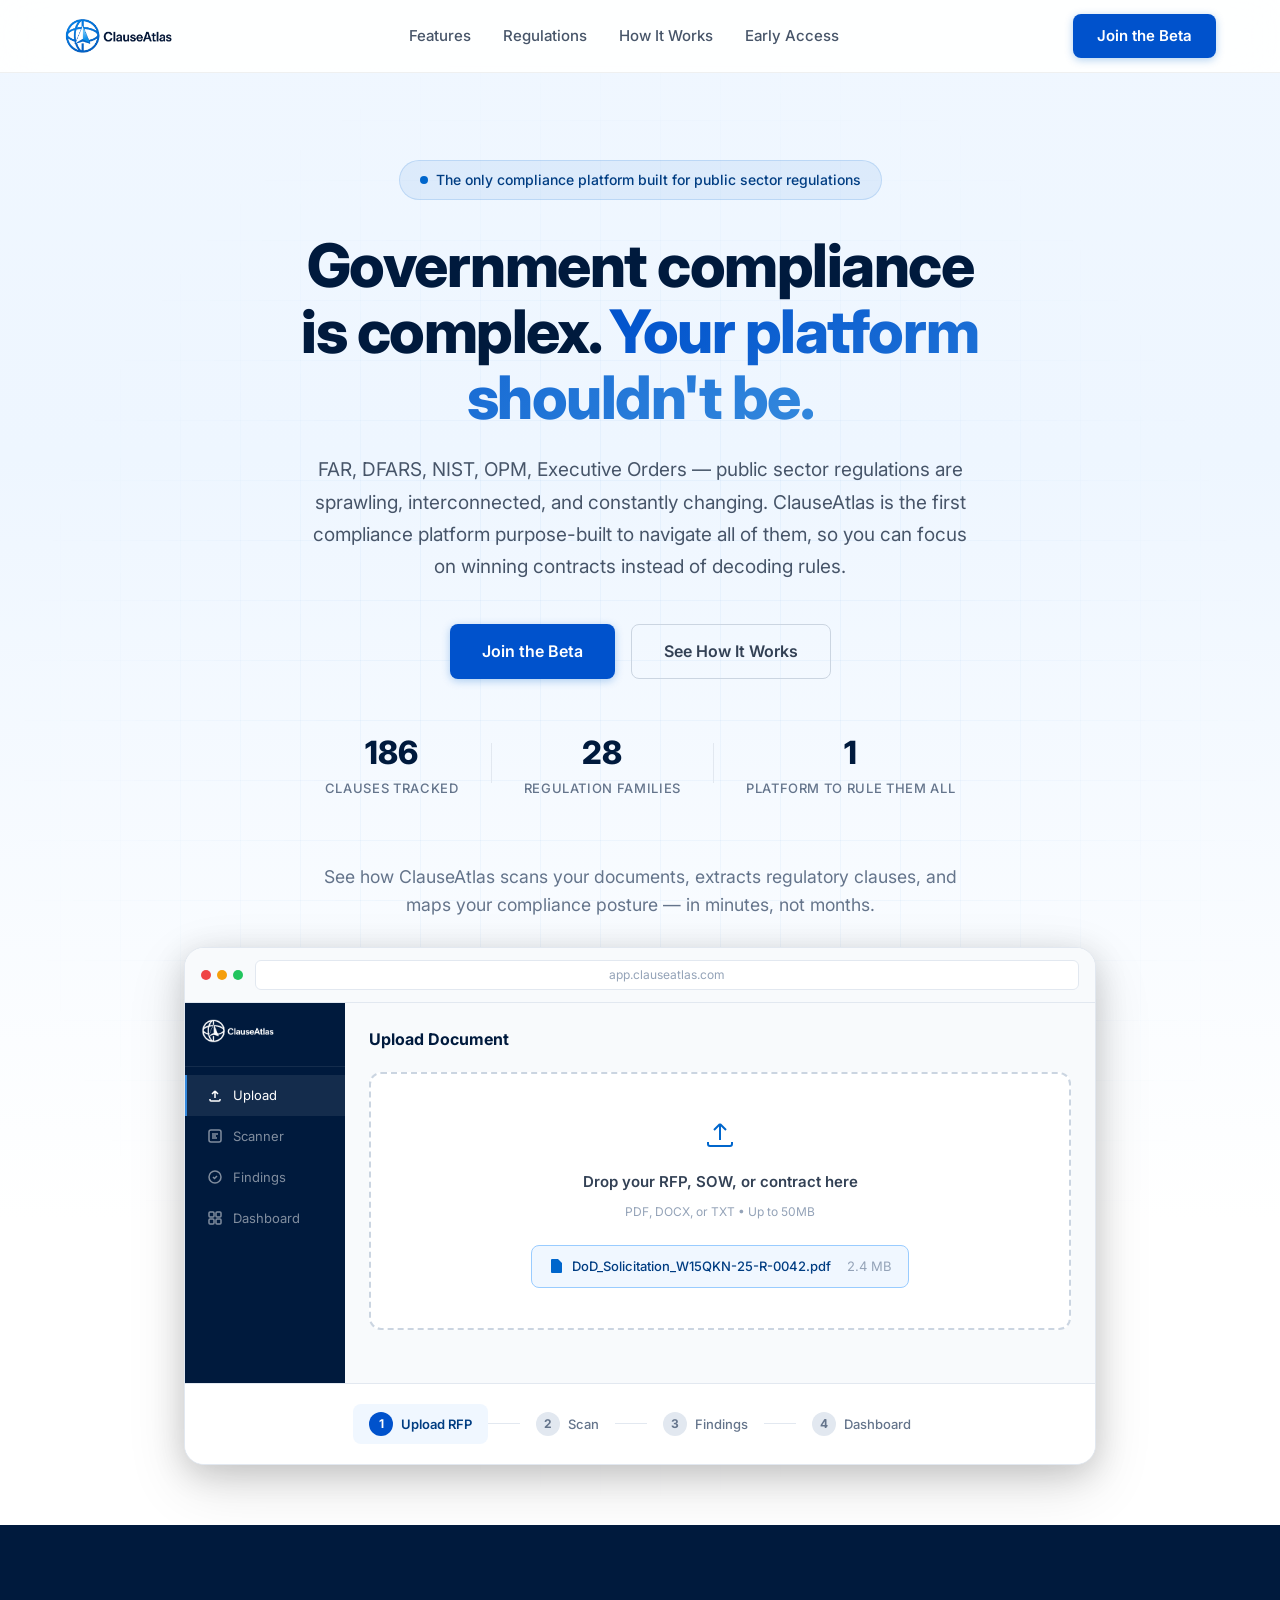
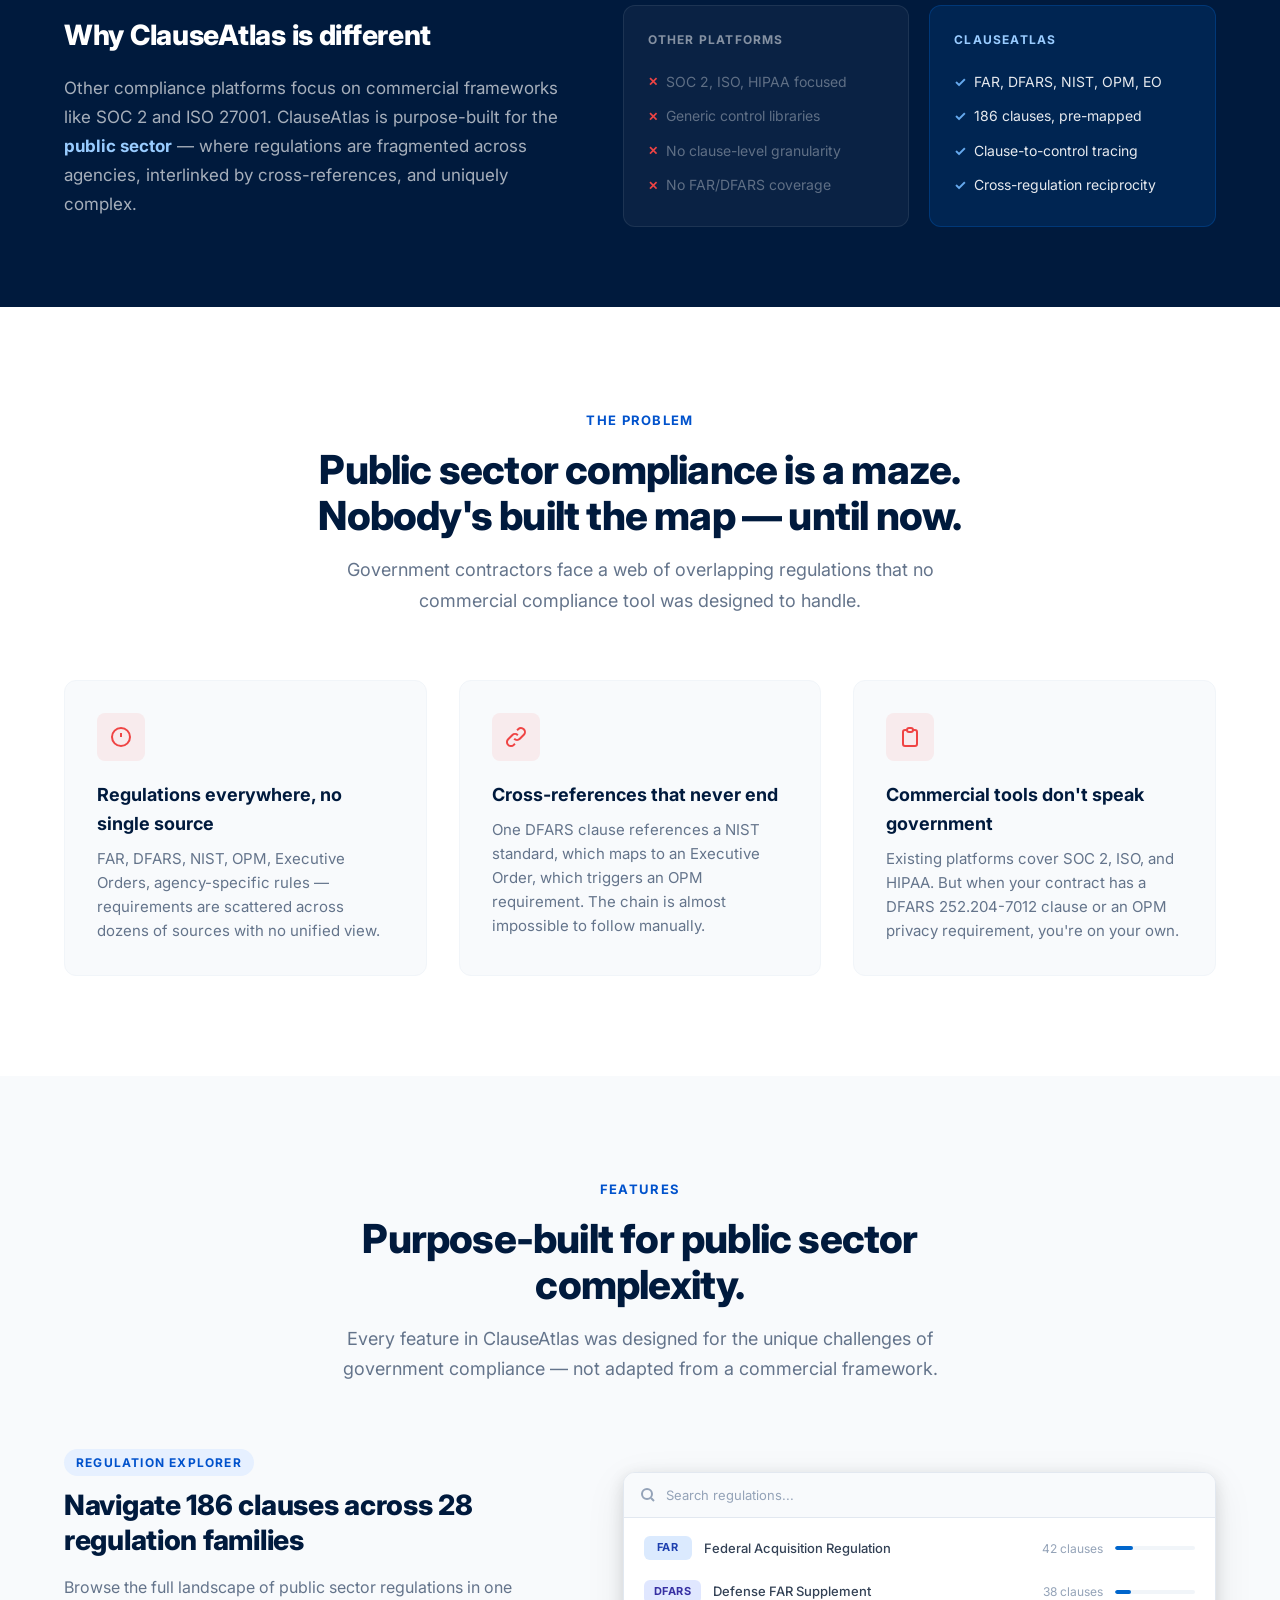
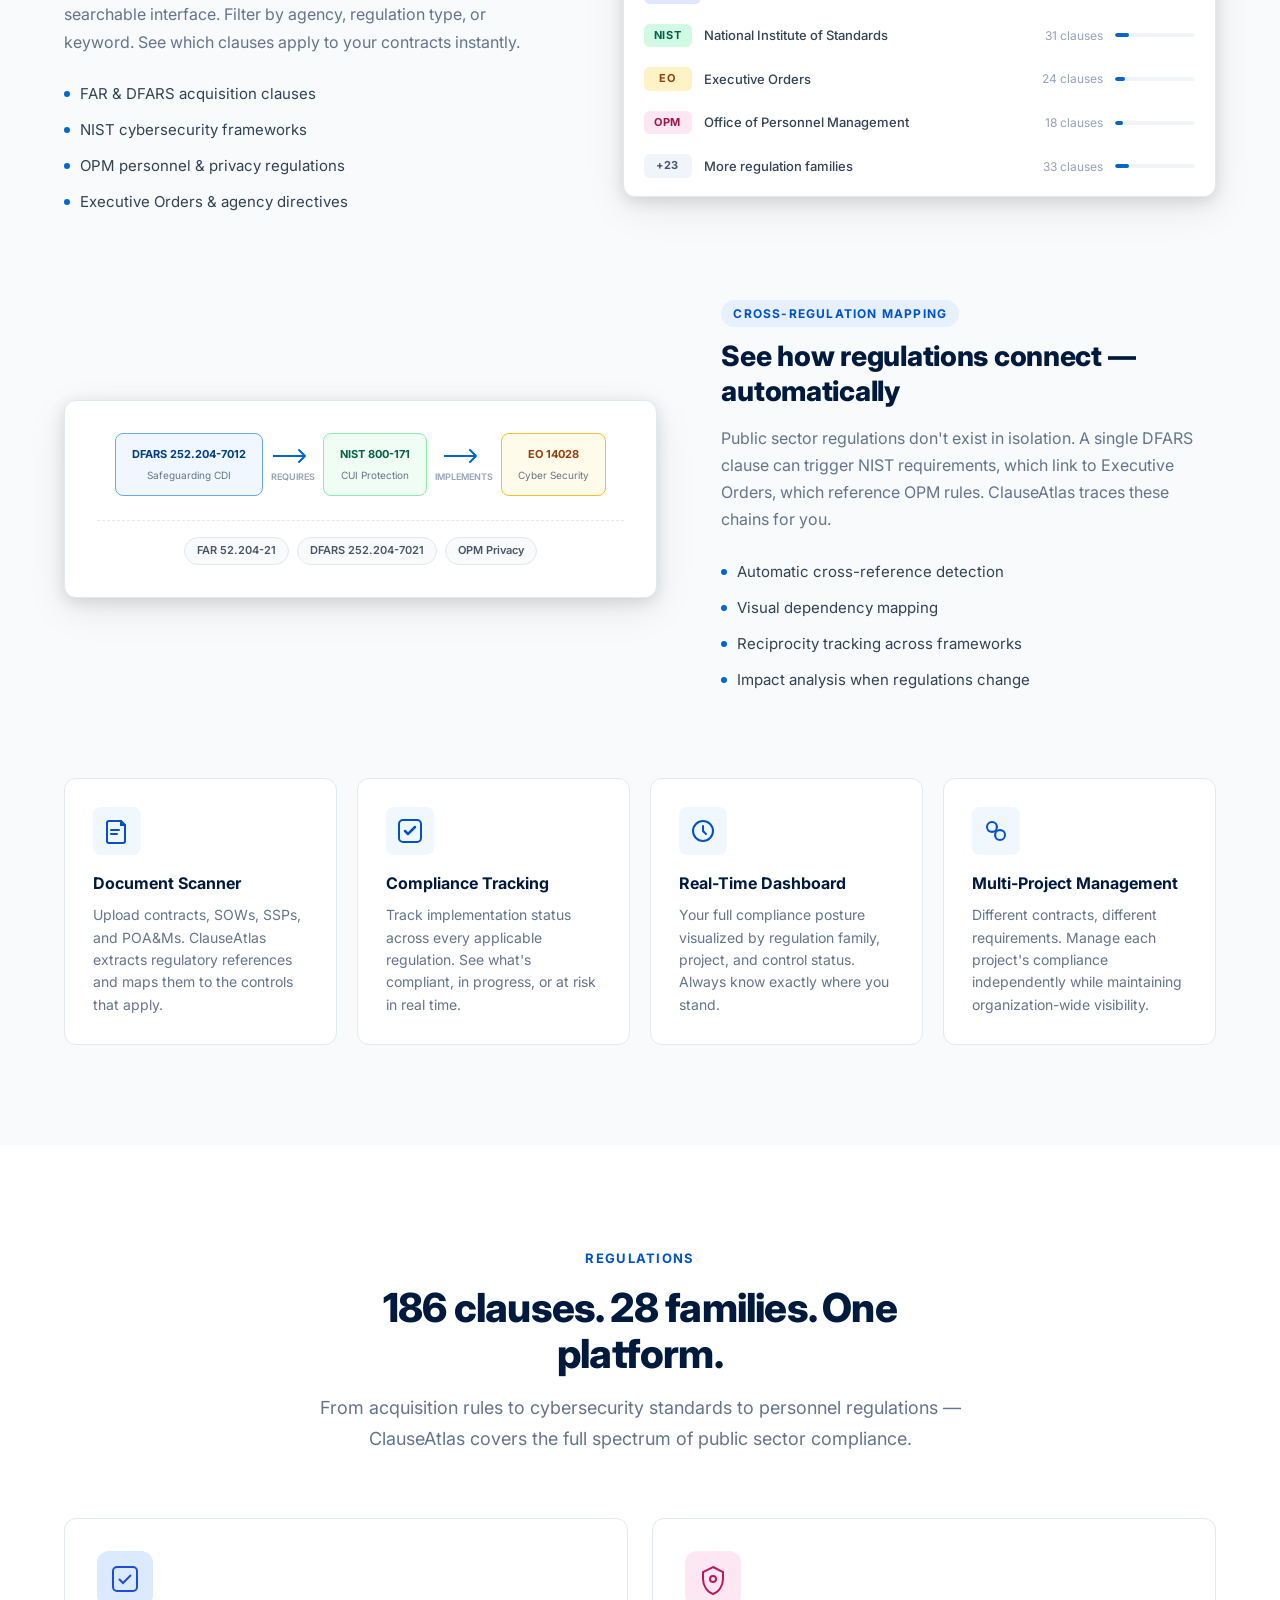
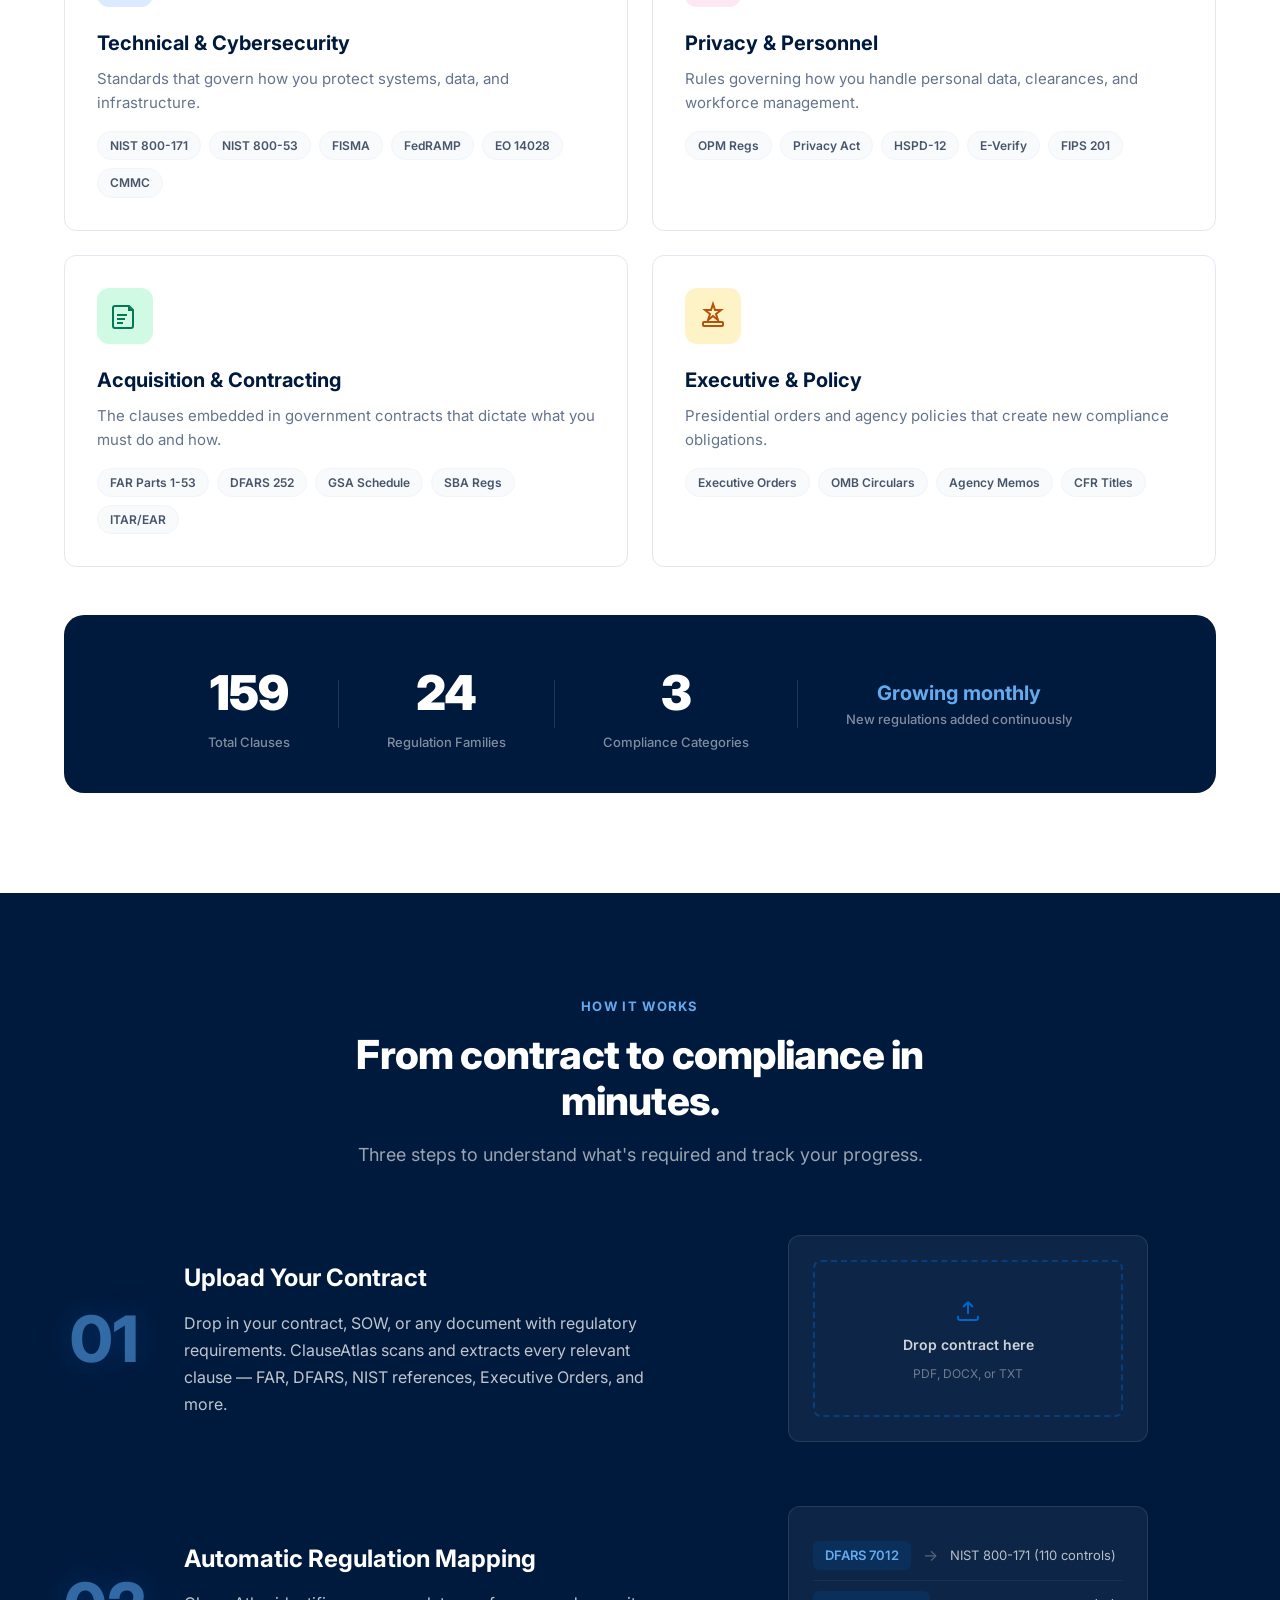
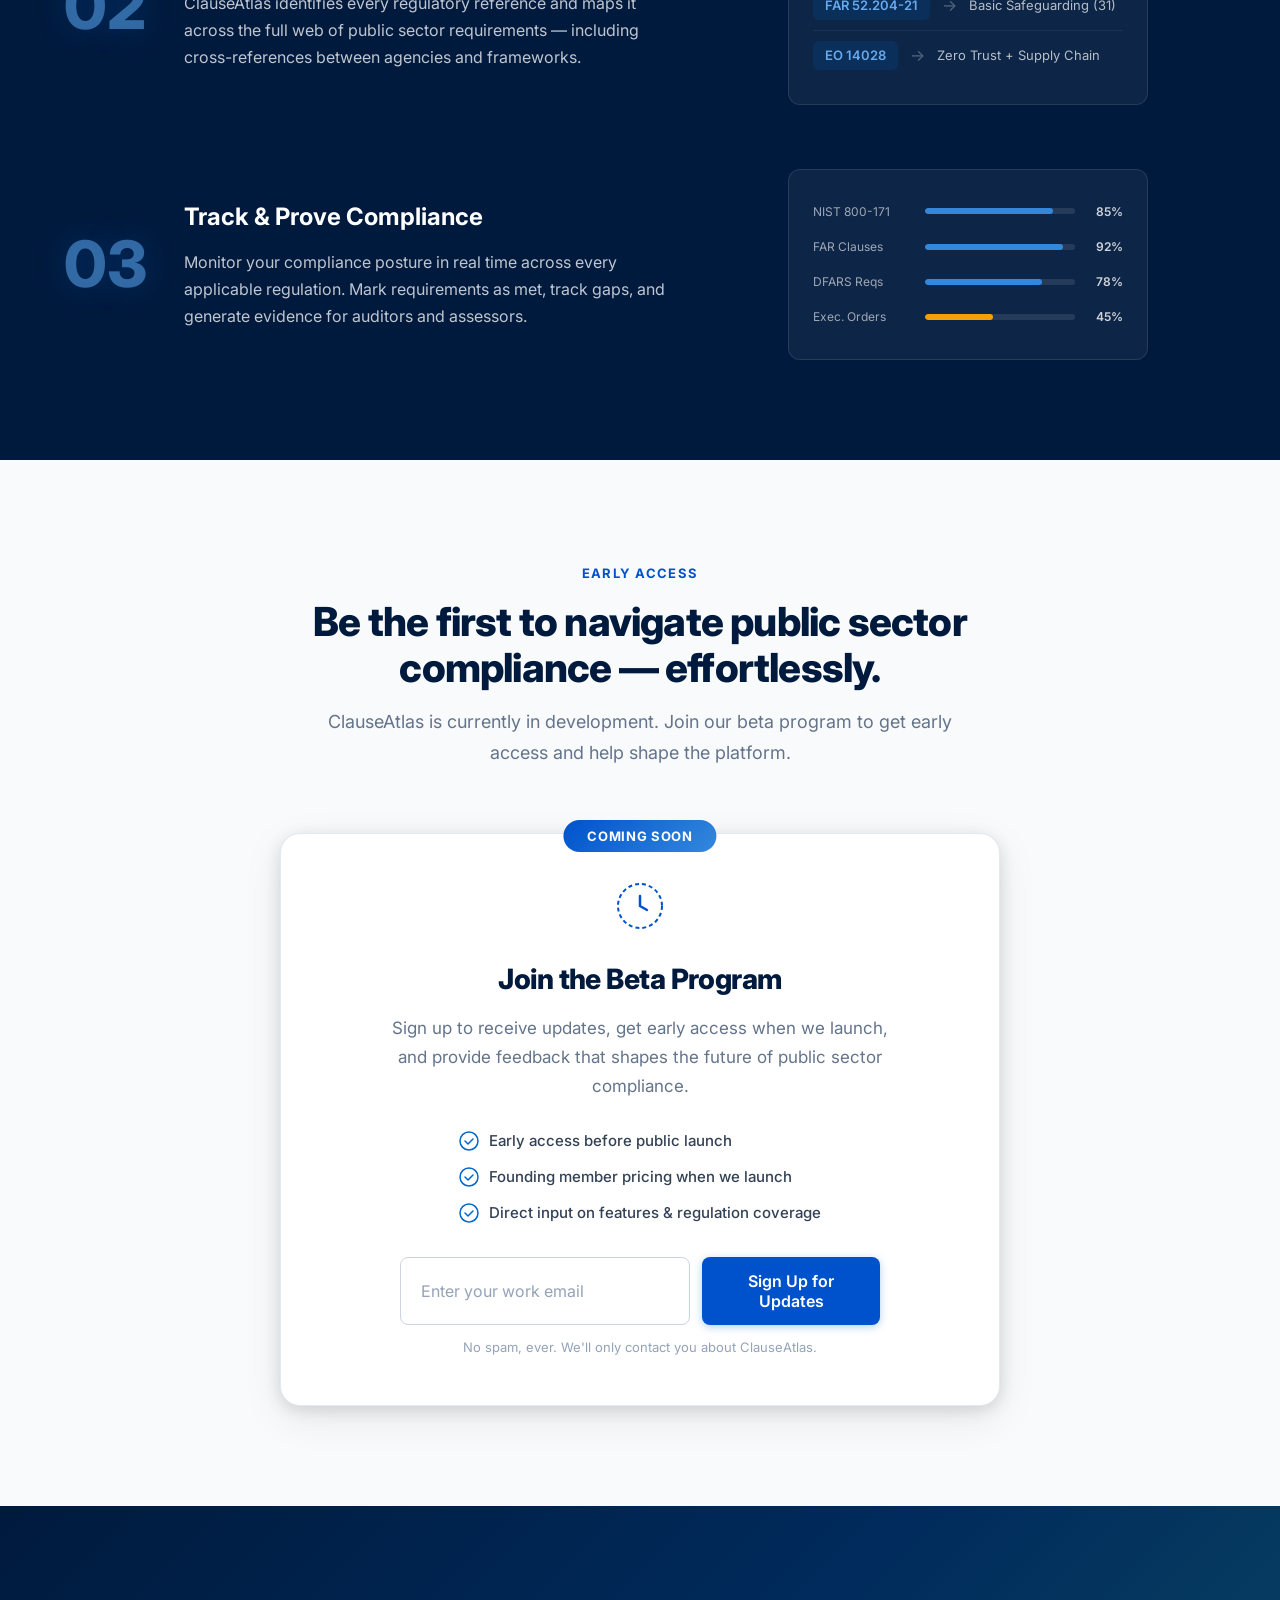
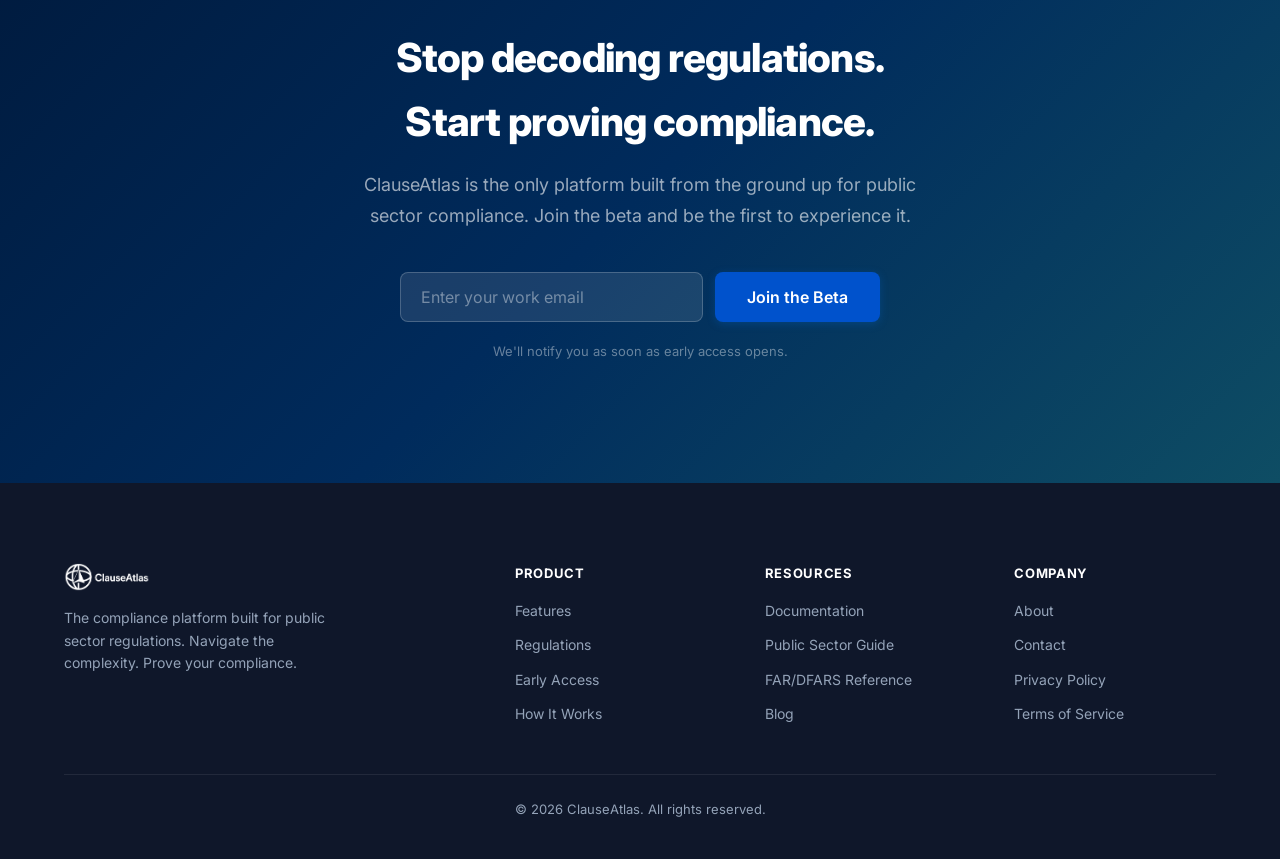
==== commit 55e87cfd: "Update demo URL from clauseatlas.com/app to app.clauseatlas.com Co-Authored-By: Claude Opus 4.6 <nor" ====
--- a/index.html
+++ b/index.html
@@ -90,7 +90,7 @@
             <div class="demo-window">
                 <div class="demo-titlebar">
                     <div class="demo-dots"><span></span><span></span><span></span></div>
-                    <span class="demo-url">clauseatlas.com/app</span>
+                    <span class="demo-url">app.clauseatlas.com</span>
                 </div>
                 <div class="demo-body">
                     <div class="demo-sidebar">
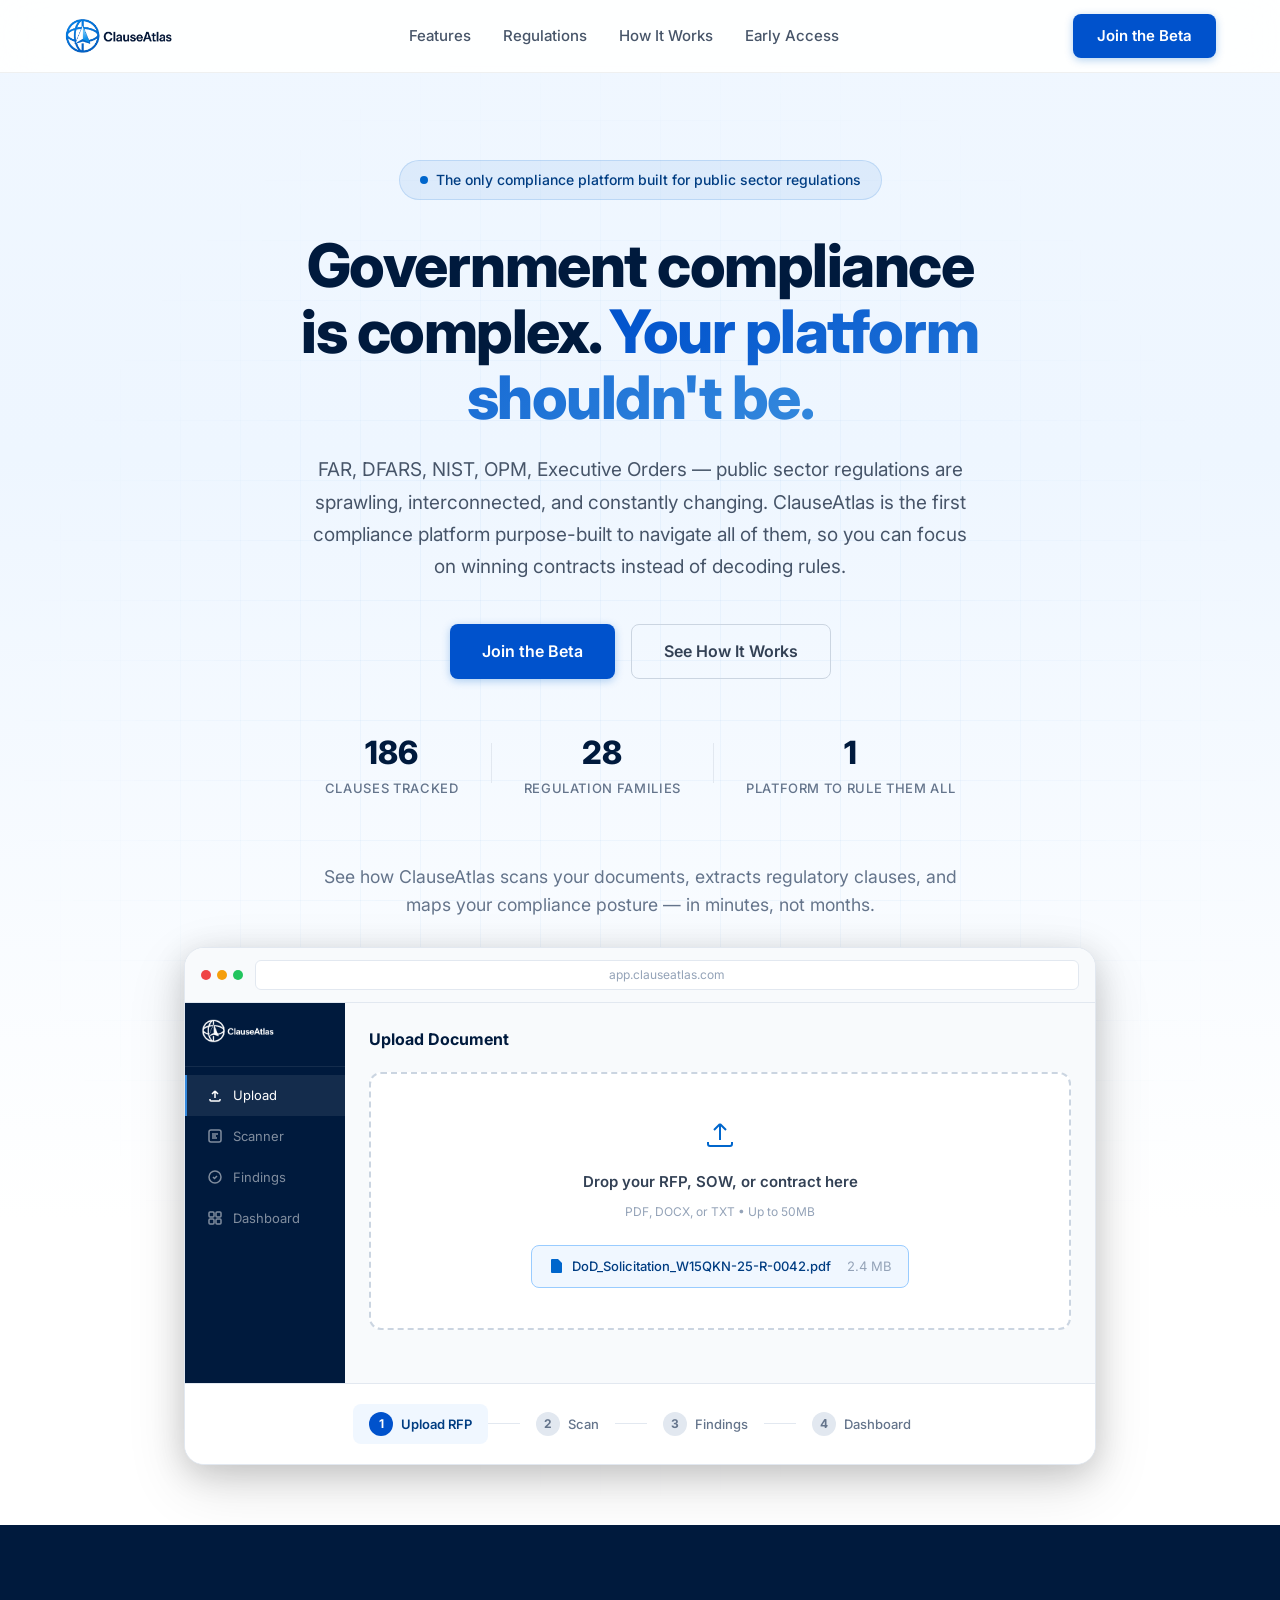
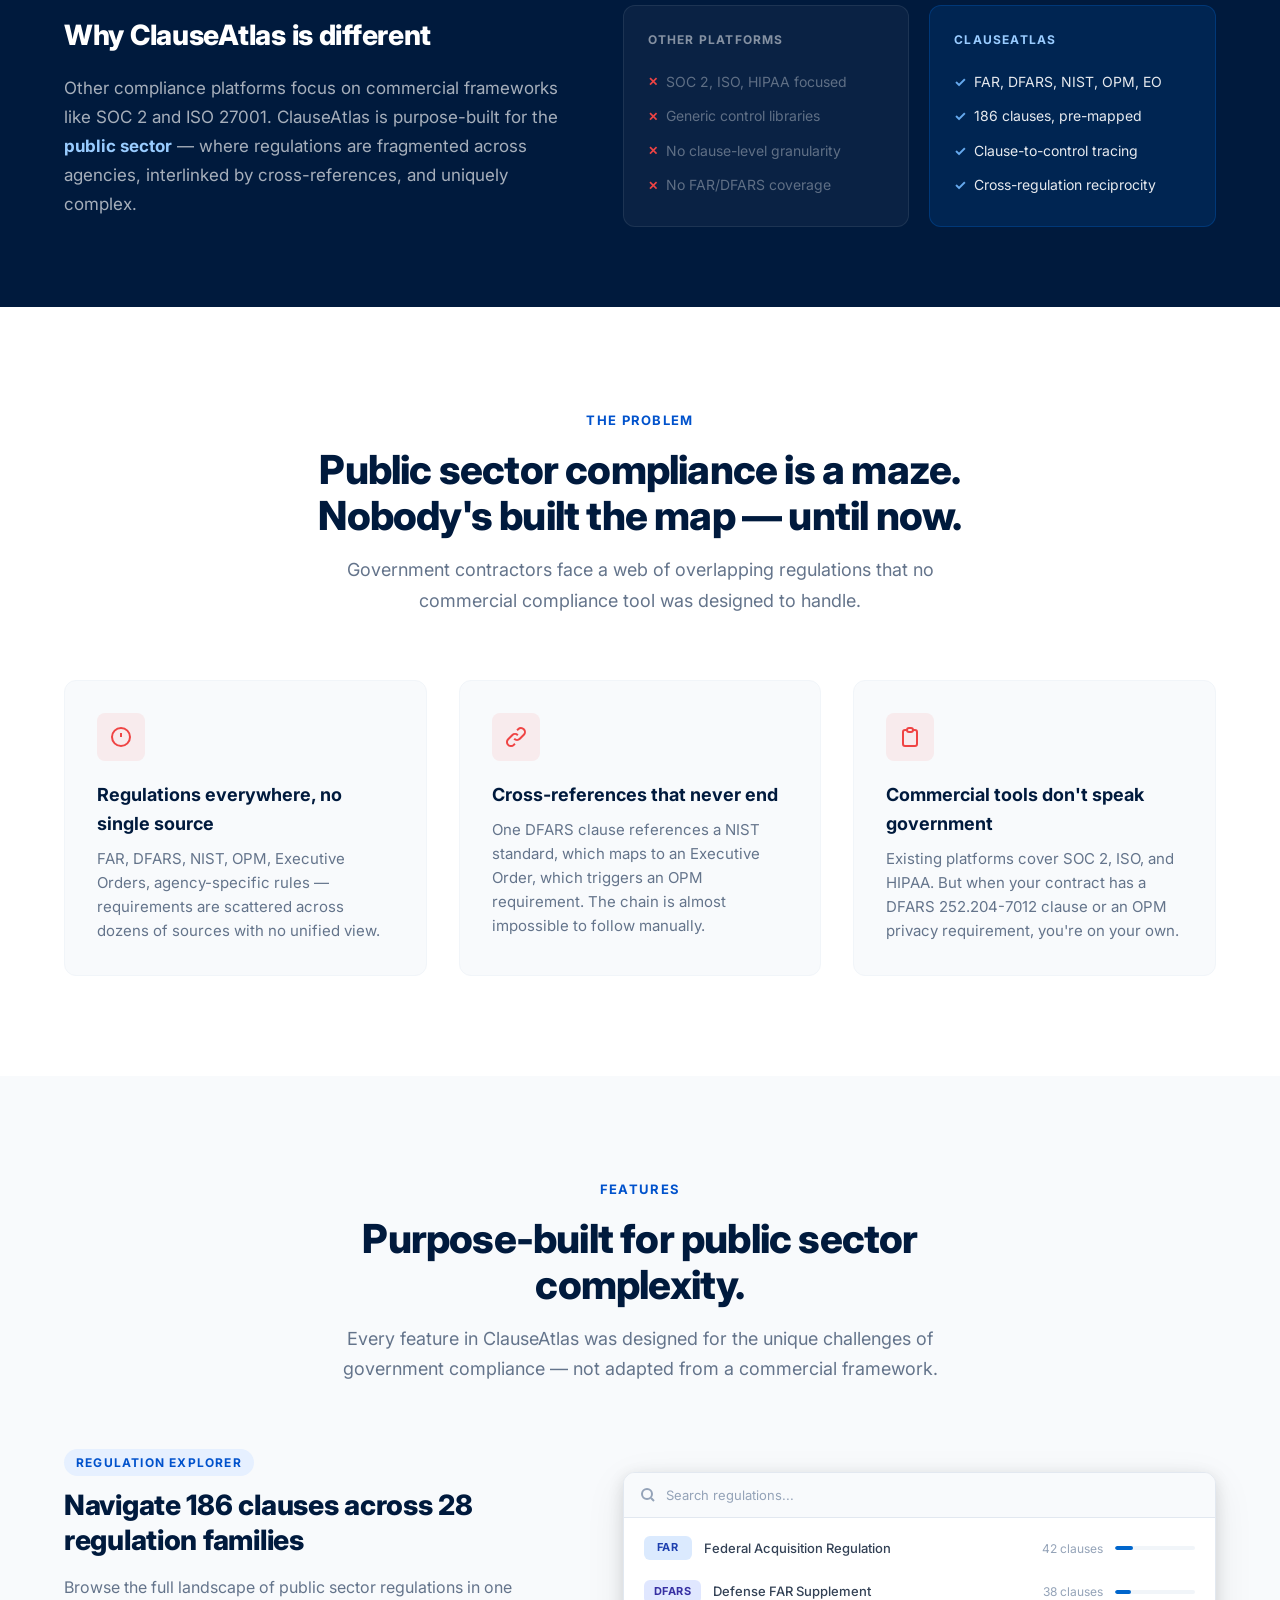
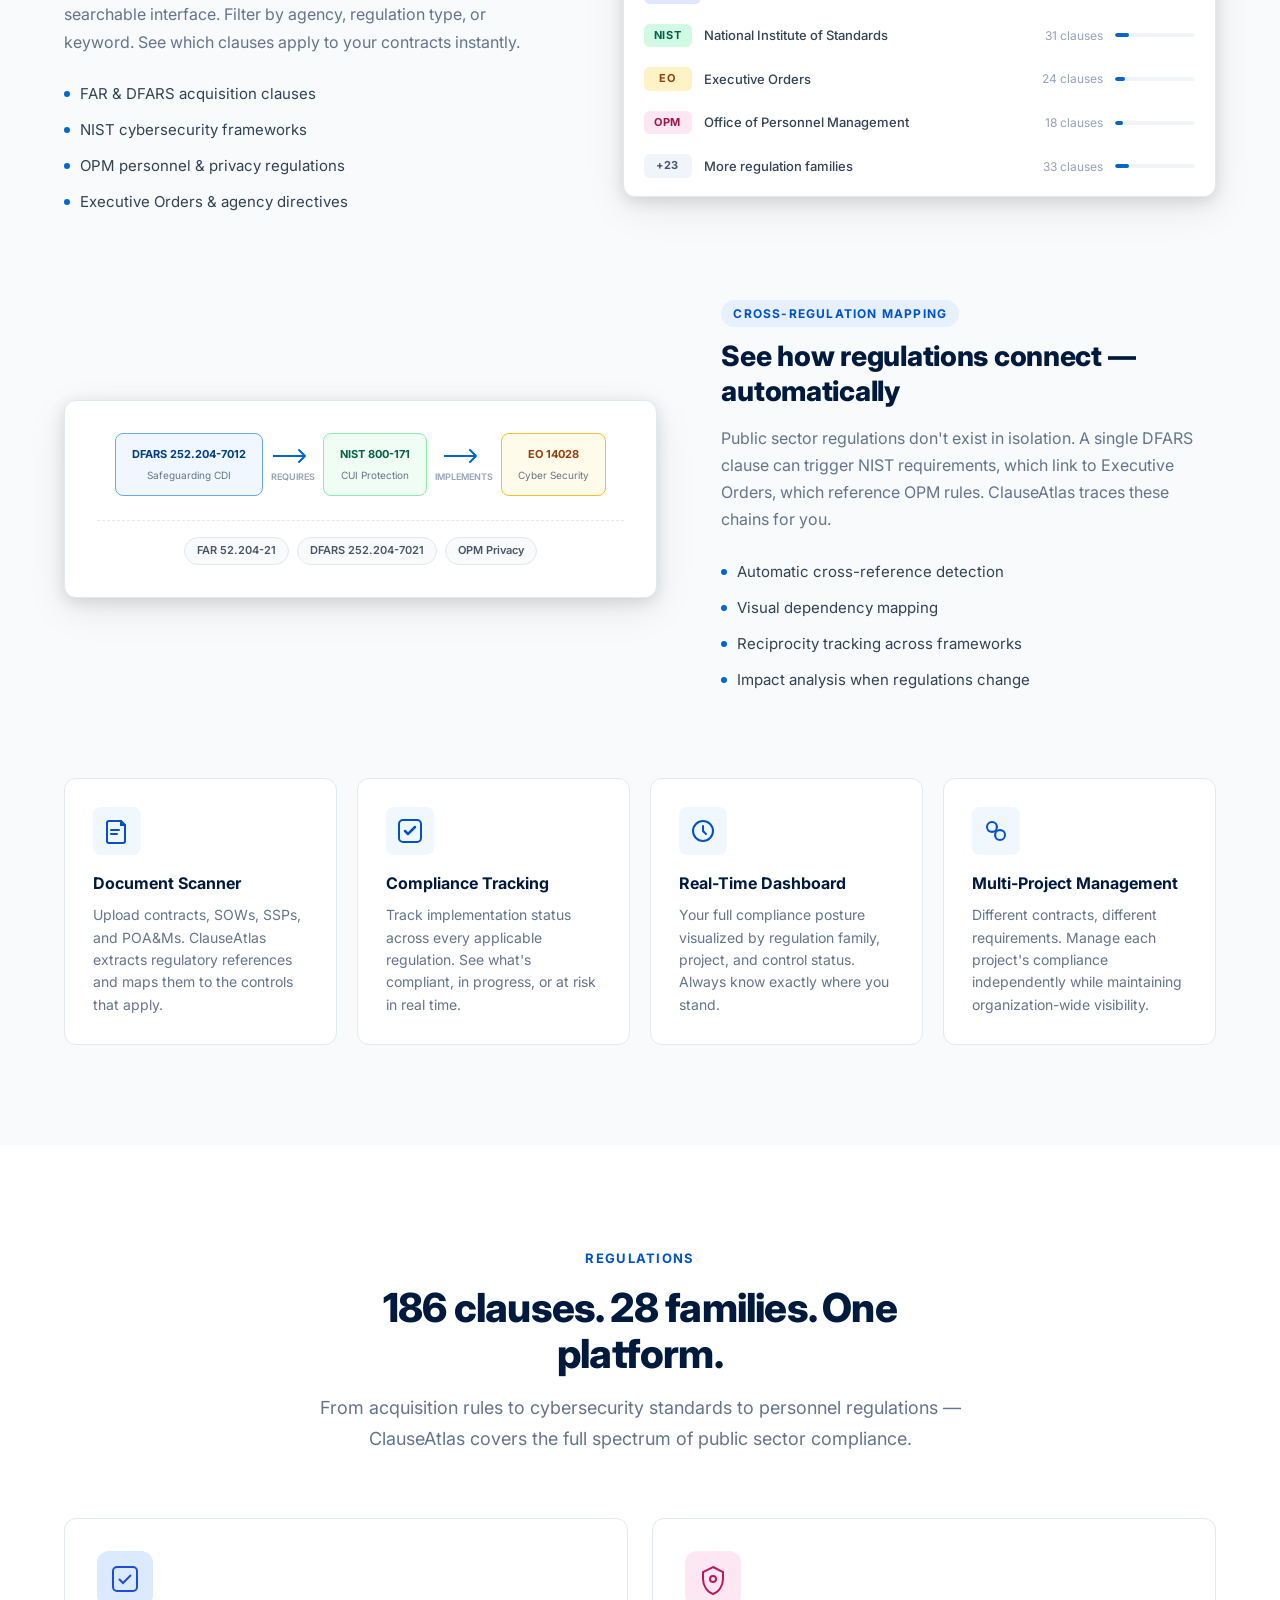
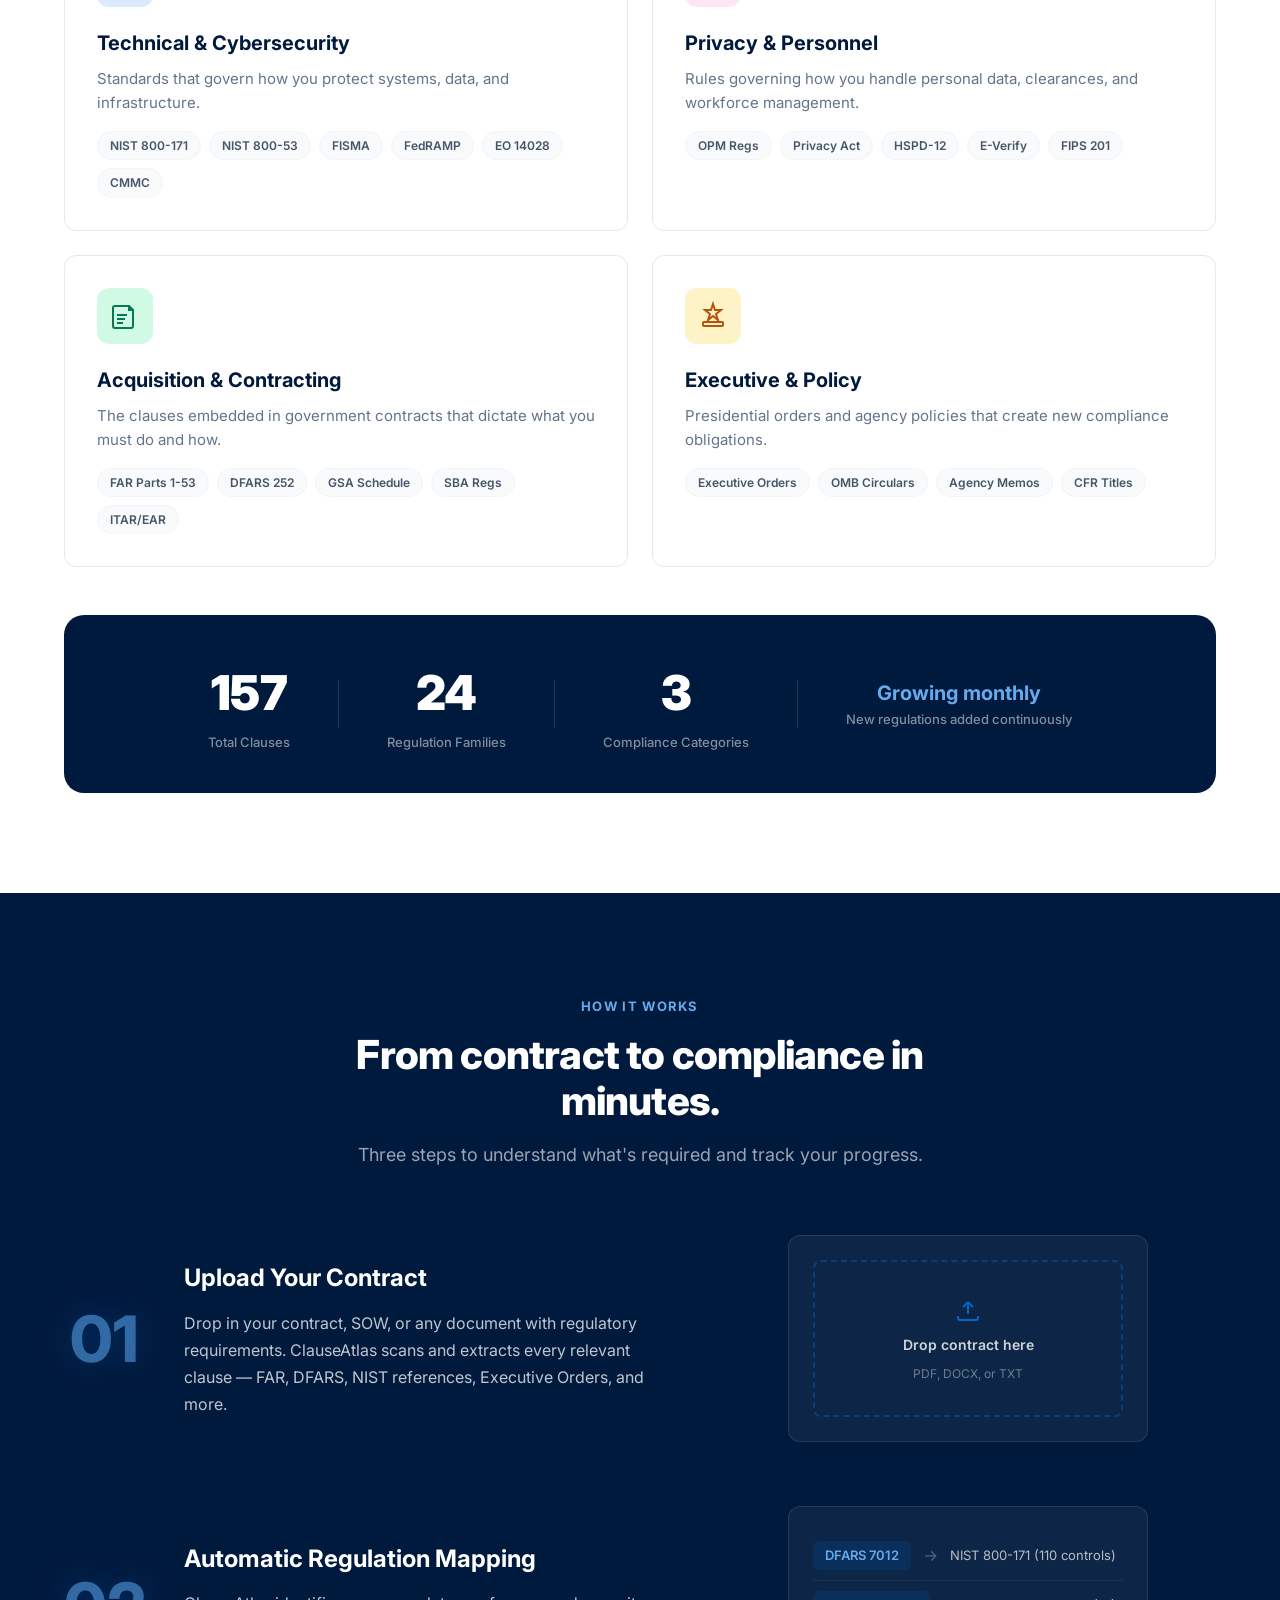
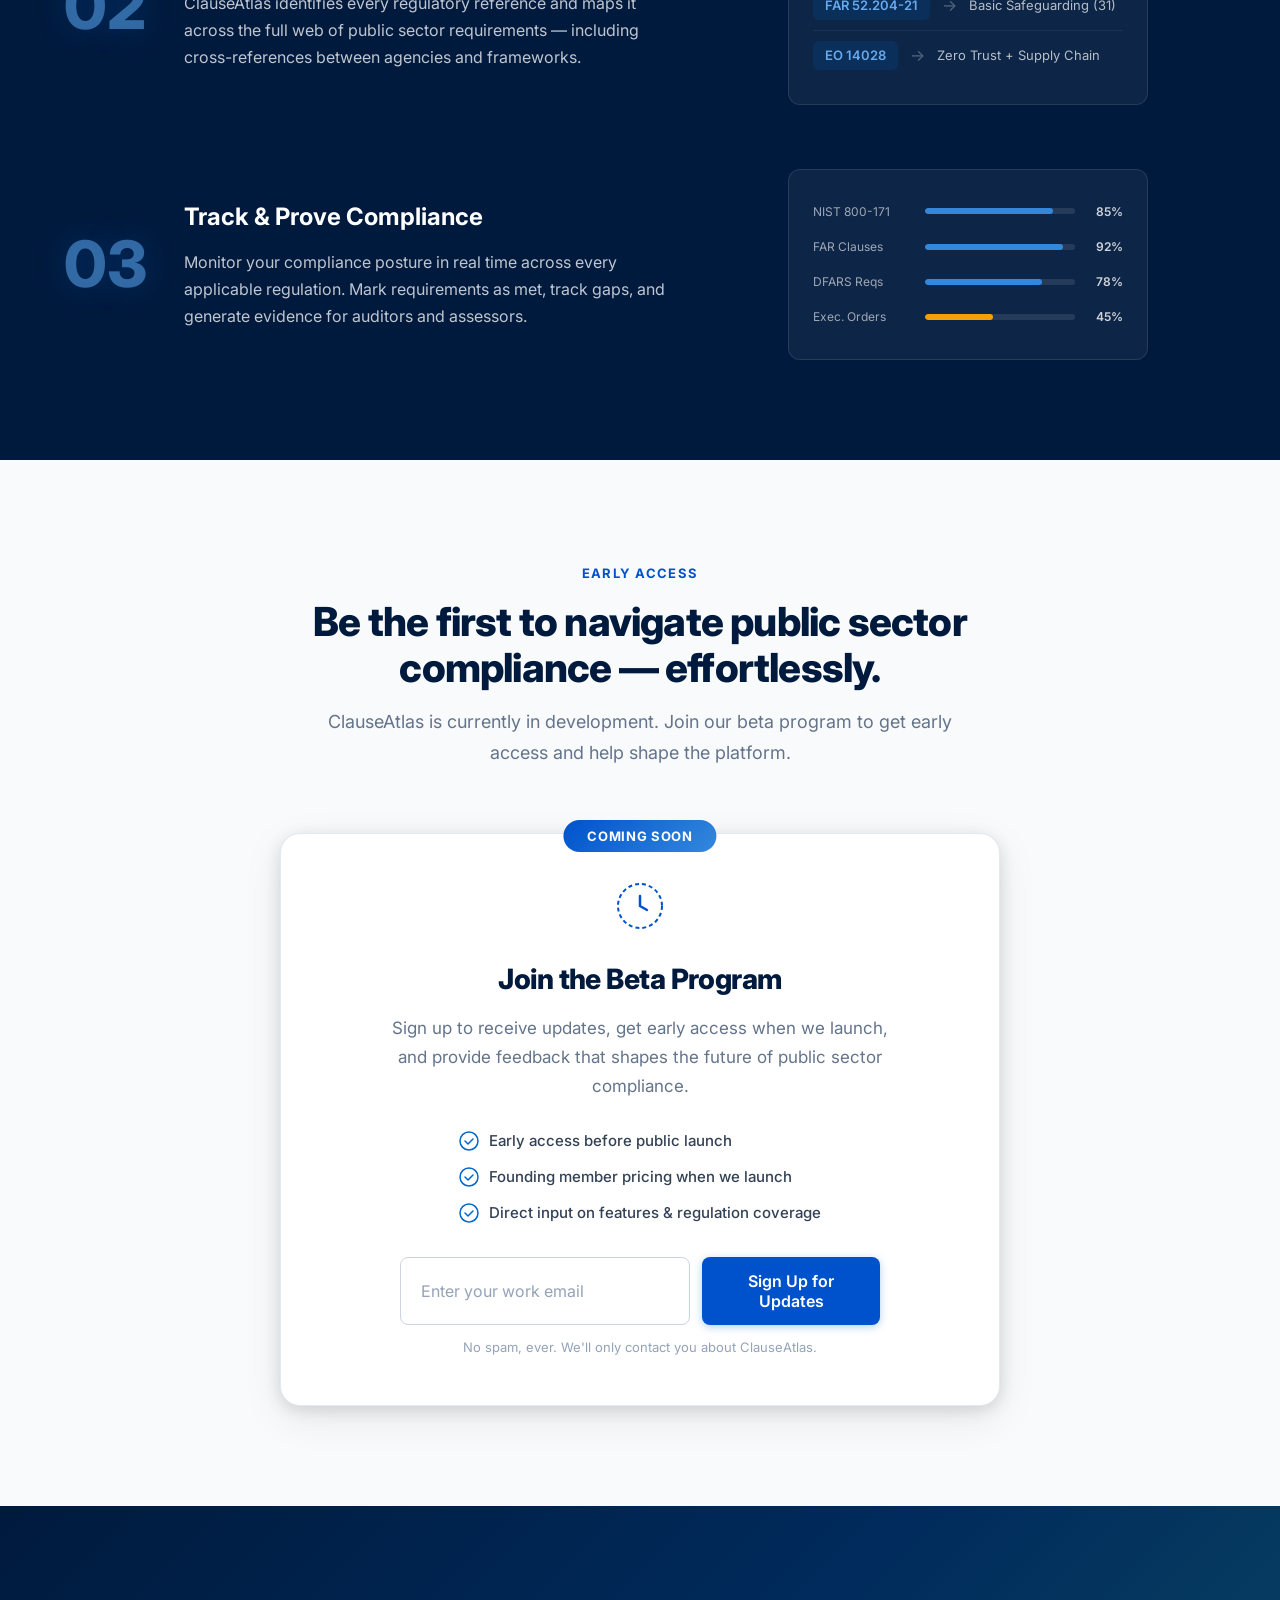
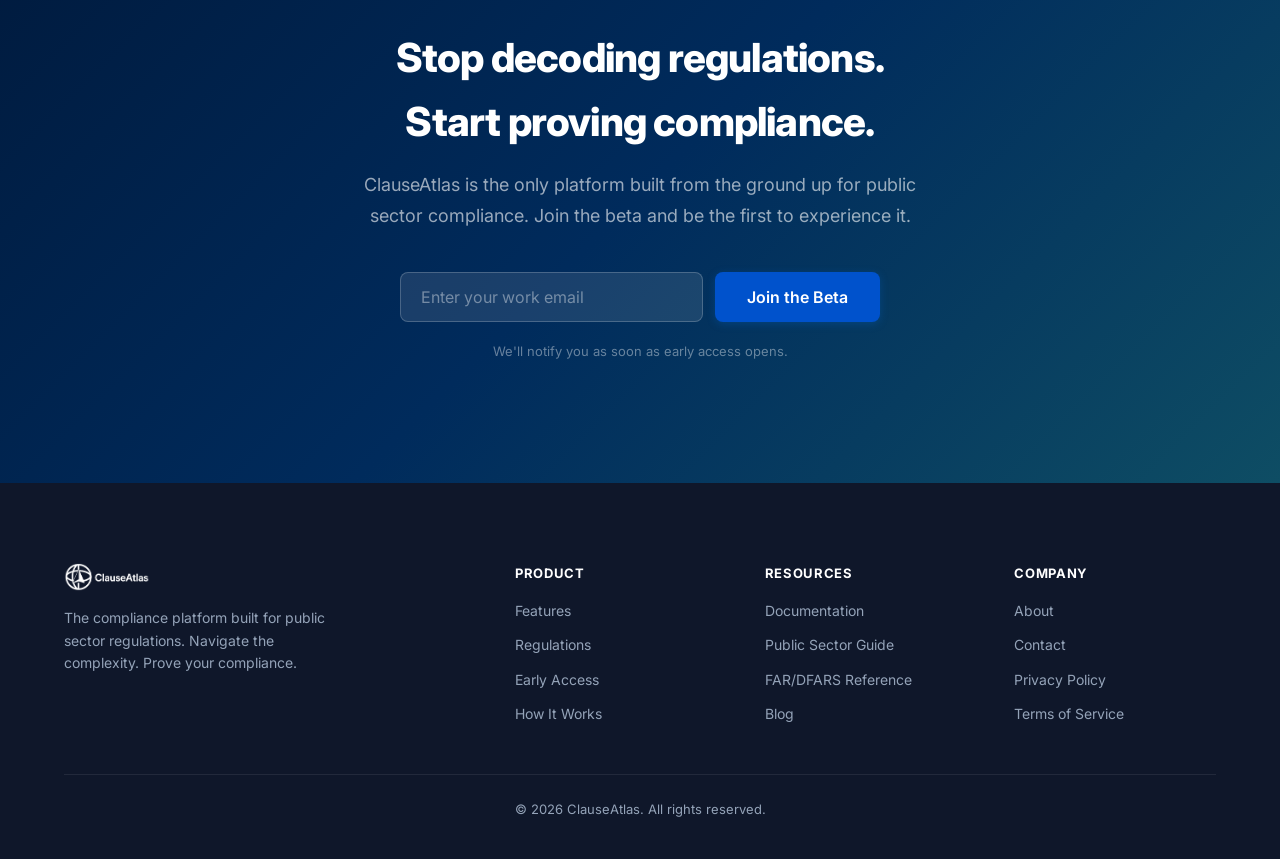
==== commit f8ce58f4: "Switch form submission from FormSubmit.co to Web3Forms FormSubmit.co had DNS issues. Web3Forms provi" ====
--- a/index.html
+++ b/index.html
@@ -774,11 +774,11 @@
                             <span>Direct input on features &amp; regulation coverage</span>
                         </div>
                     </div>
-                    <form class="ea-form" action="https://formsubmit.co/contact@exprima.io" method="POST">
-                        <input type="hidden" name="_subject" value="New ClauseAtlas Beta Signup">
-                        <input type="hidden" name="_captcha" value="true">
-                        <input type="hidden" name="_next" value="thank-you.html">
-                        <input type="text" name="_honey" style="display:none">
+                    <form class="ea-form" action="https://api.web3forms.com/submit" method="POST">
+                        <input type="hidden" name="access_key" value="4c87988d-0d5e-4720-9621-849b998932a8">
+                        <input type="hidden" name="subject" value="New ClauseAtlas Beta Signup">
+                        <input type="hidden" name="redirect" value="https://www.clauseatlas.com/thank-you.html">
+                        <input type="checkbox" name="botcheck" class="hidden" style="display:none">
                         <input type="email" name="email" placeholder="Enter your work email" class="ea-input" aria-label="Email address" required>
                         <button type="submit" class="btn btn-primary btn-lg">Sign Up for Updates</button>
                     </form>
@@ -796,11 +796,11 @@
         <div class="container cta-content">
             <h2>Stop decoding regulations. Start proving compliance.</h2>
             <p>ClauseAtlas is the only platform built from the ground up for public sector compliance. Join the beta and be the first to experience it.</p>
-            <form class="cta-form" action="https://formsubmit.co/contact@exprima.io" method="POST">
-                <input type="hidden" name="_subject" value="New ClauseAtlas Beta Signup (CTA)">
-                <input type="hidden" name="_captcha" value="true">
-                <input type="hidden" name="_next" value="thank-you.html">
-                <input type="text" name="_honey" style="display:none">
+            <form class="cta-form" action="https://api.web3forms.com/submit" method="POST">
+                <input type="hidden" name="access_key" value="4c87988d-0d5e-4720-9621-849b998932a8">
+                <input type="hidden" name="subject" value="New ClauseAtlas Beta Signup (CTA)">
+                <input type="hidden" name="redirect" value="https://www.clauseatlas.com/thank-you.html">
+                <input type="checkbox" name="botcheck" class="hidden" style="display:none">
                 <input type="email" name="email" placeholder="Enter your work email" class="cta-input" aria-label="Email address" required>
                 <button type="submit" class="btn btn-primary btn-lg">Join the Beta</button>
             </form>
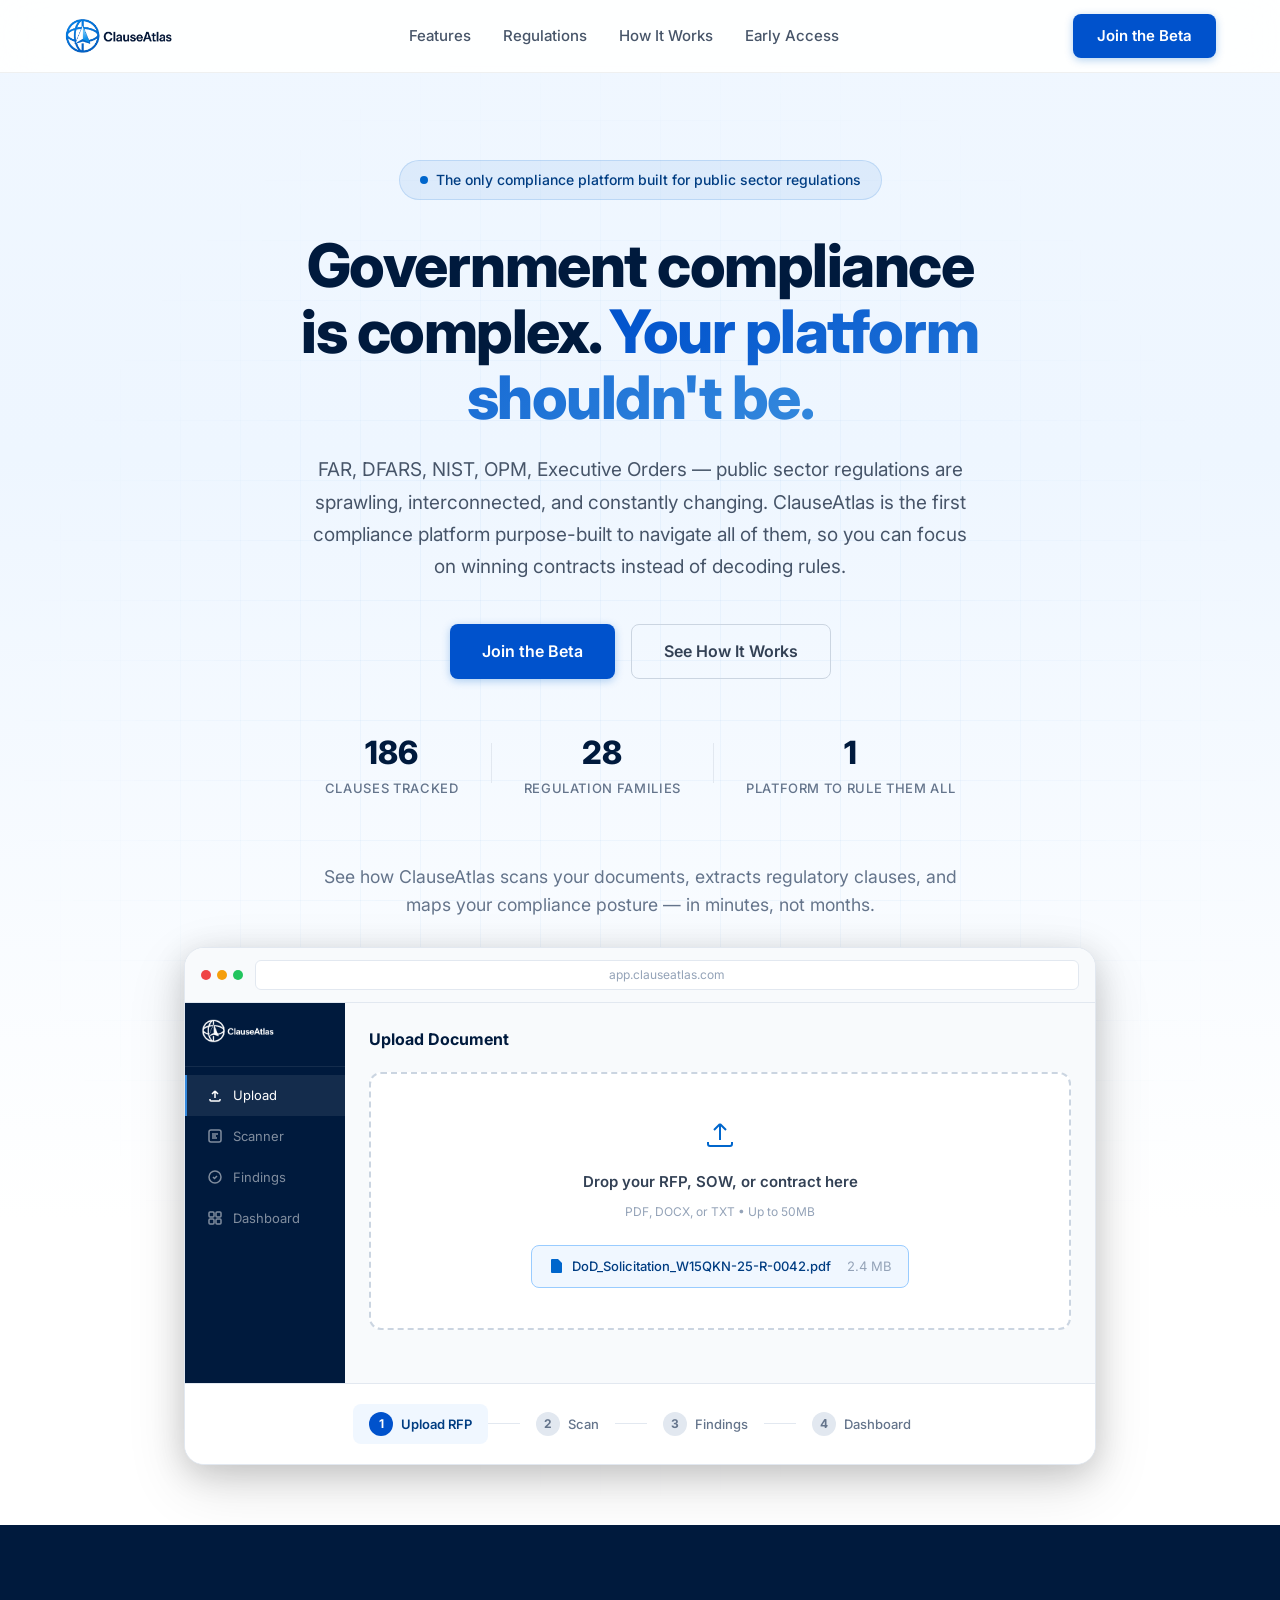
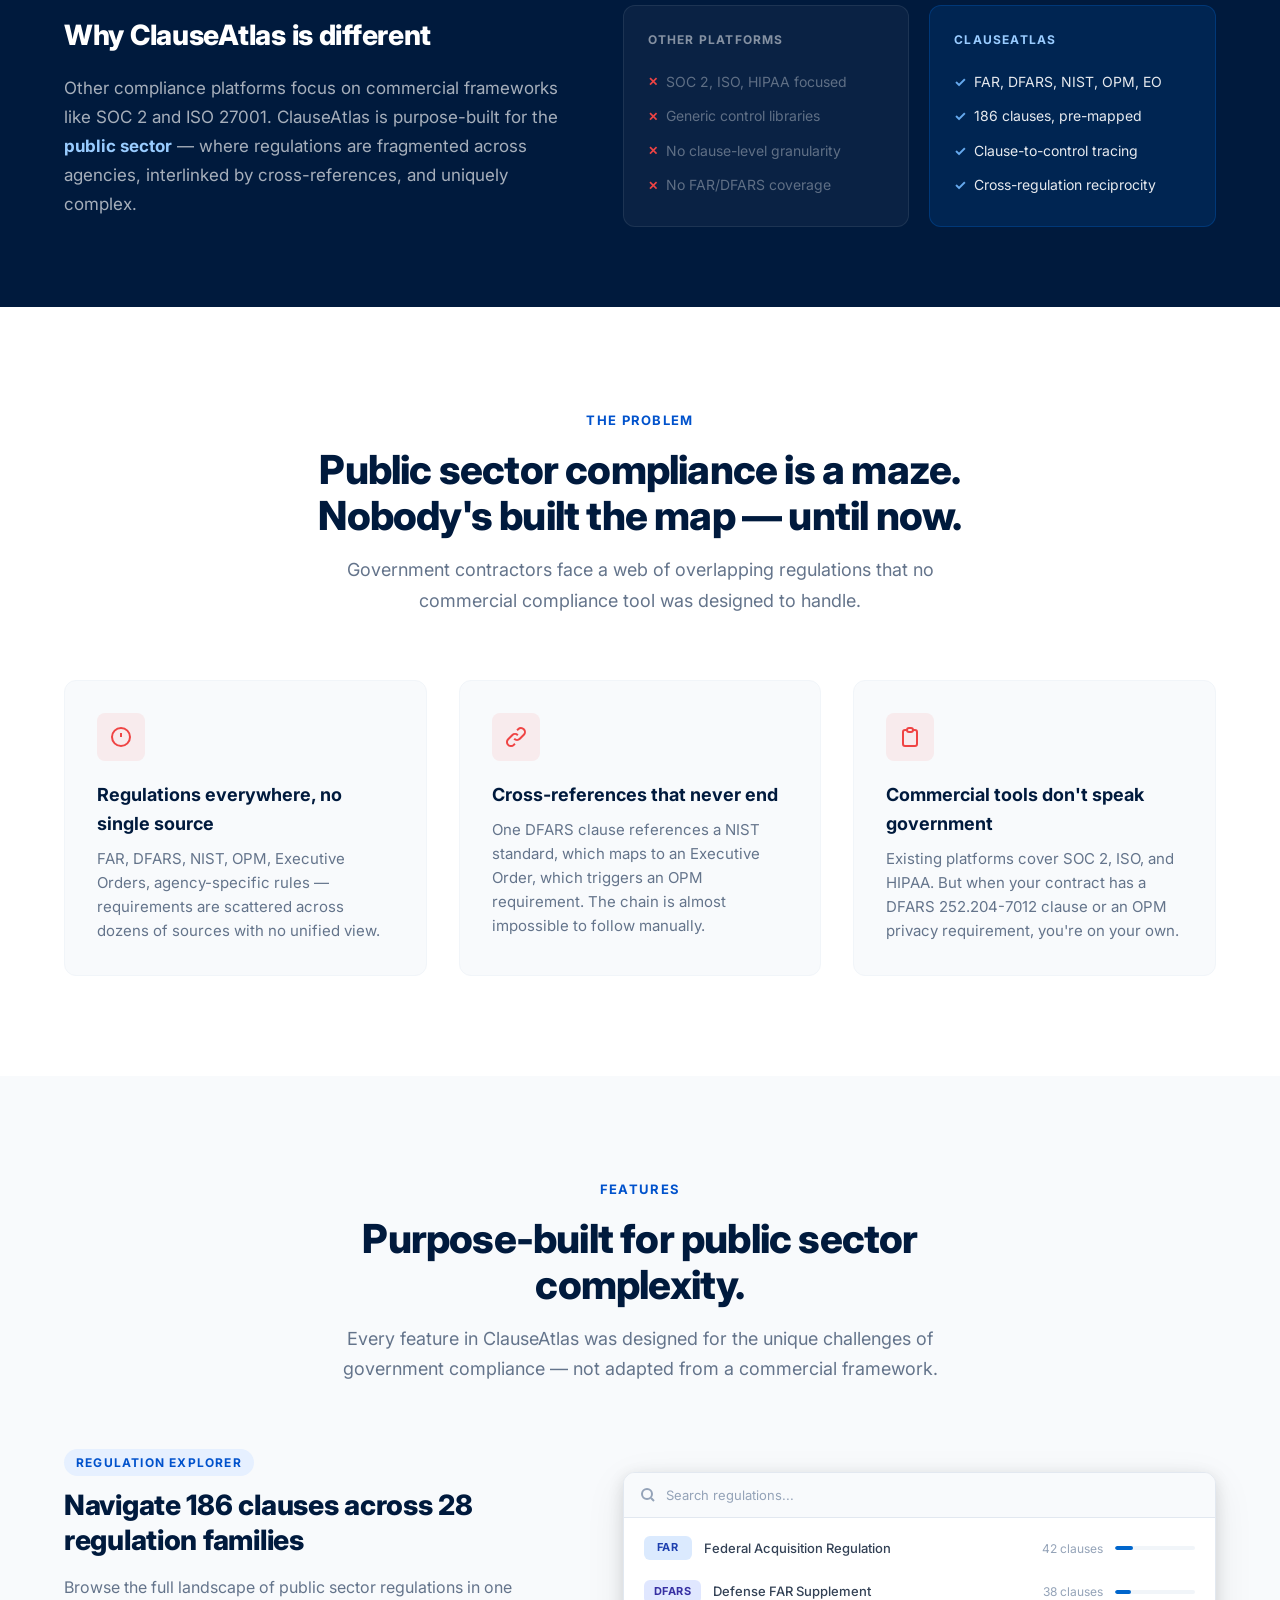
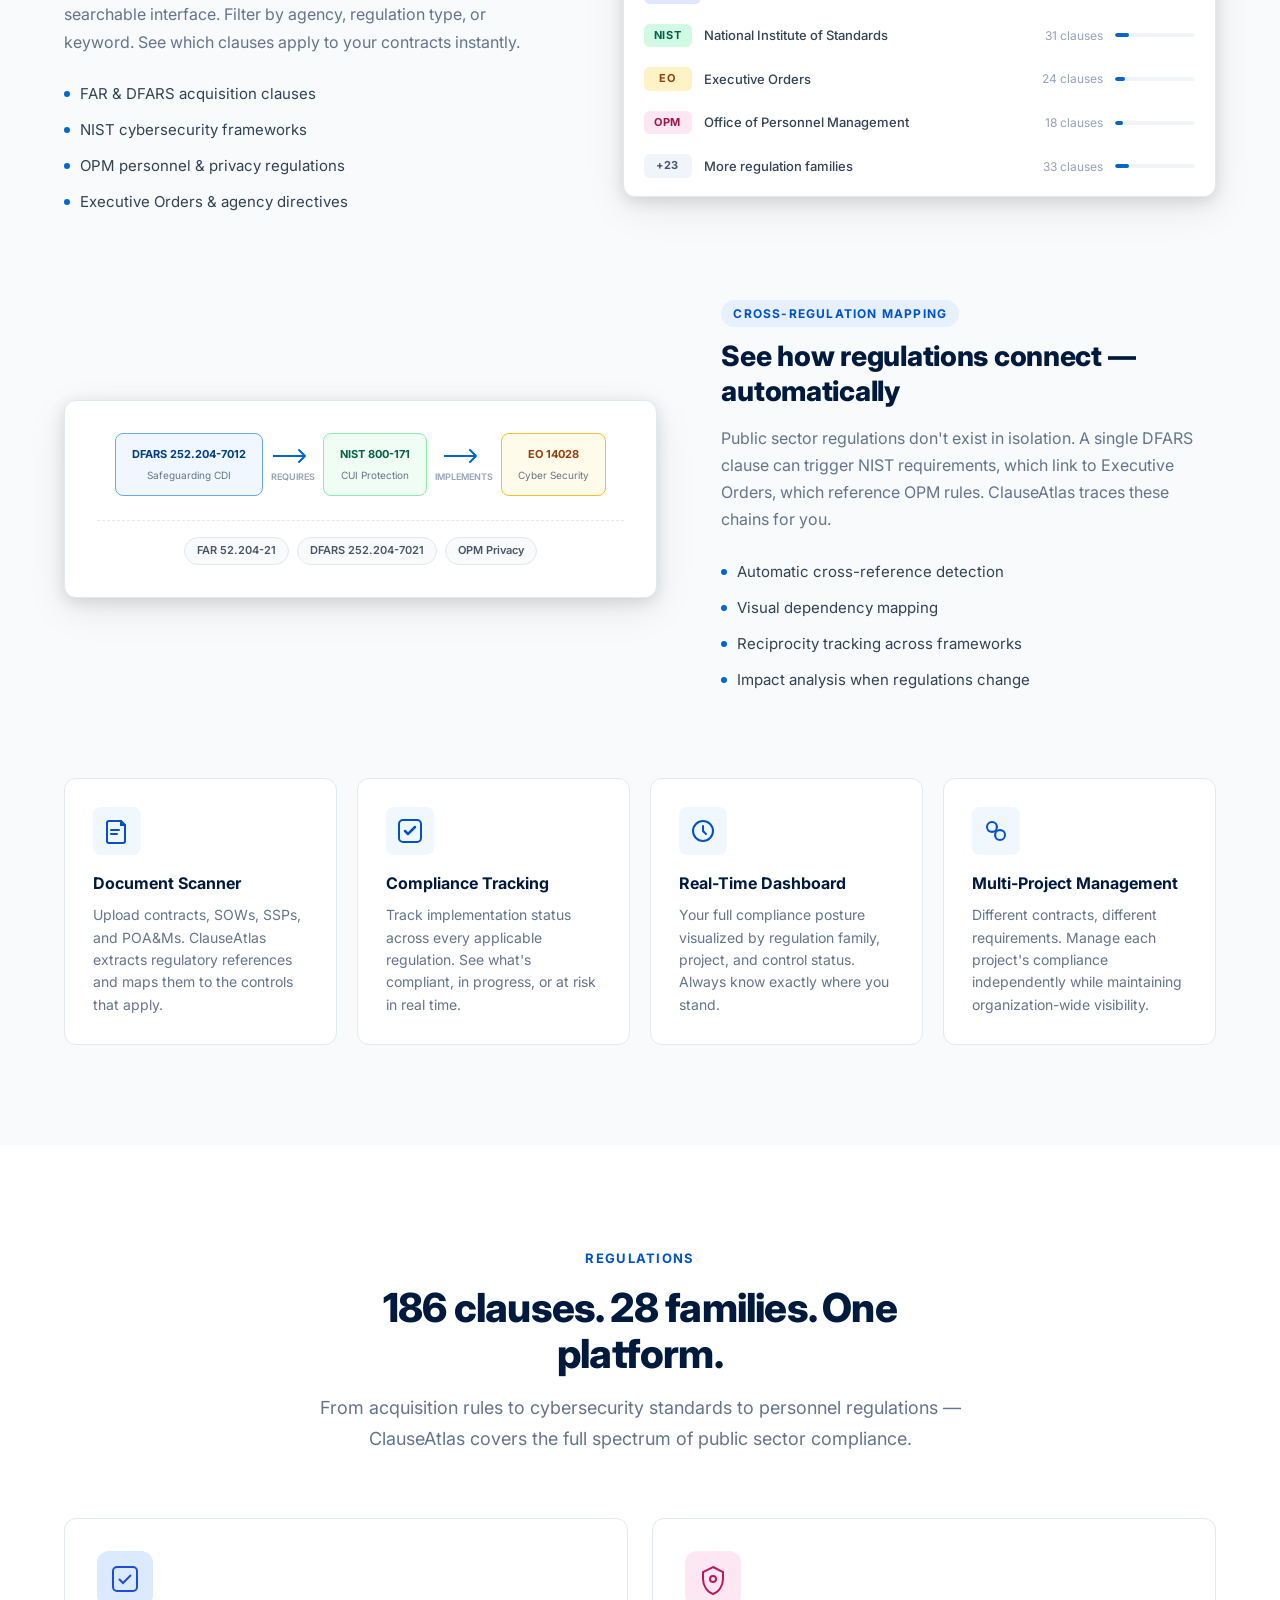
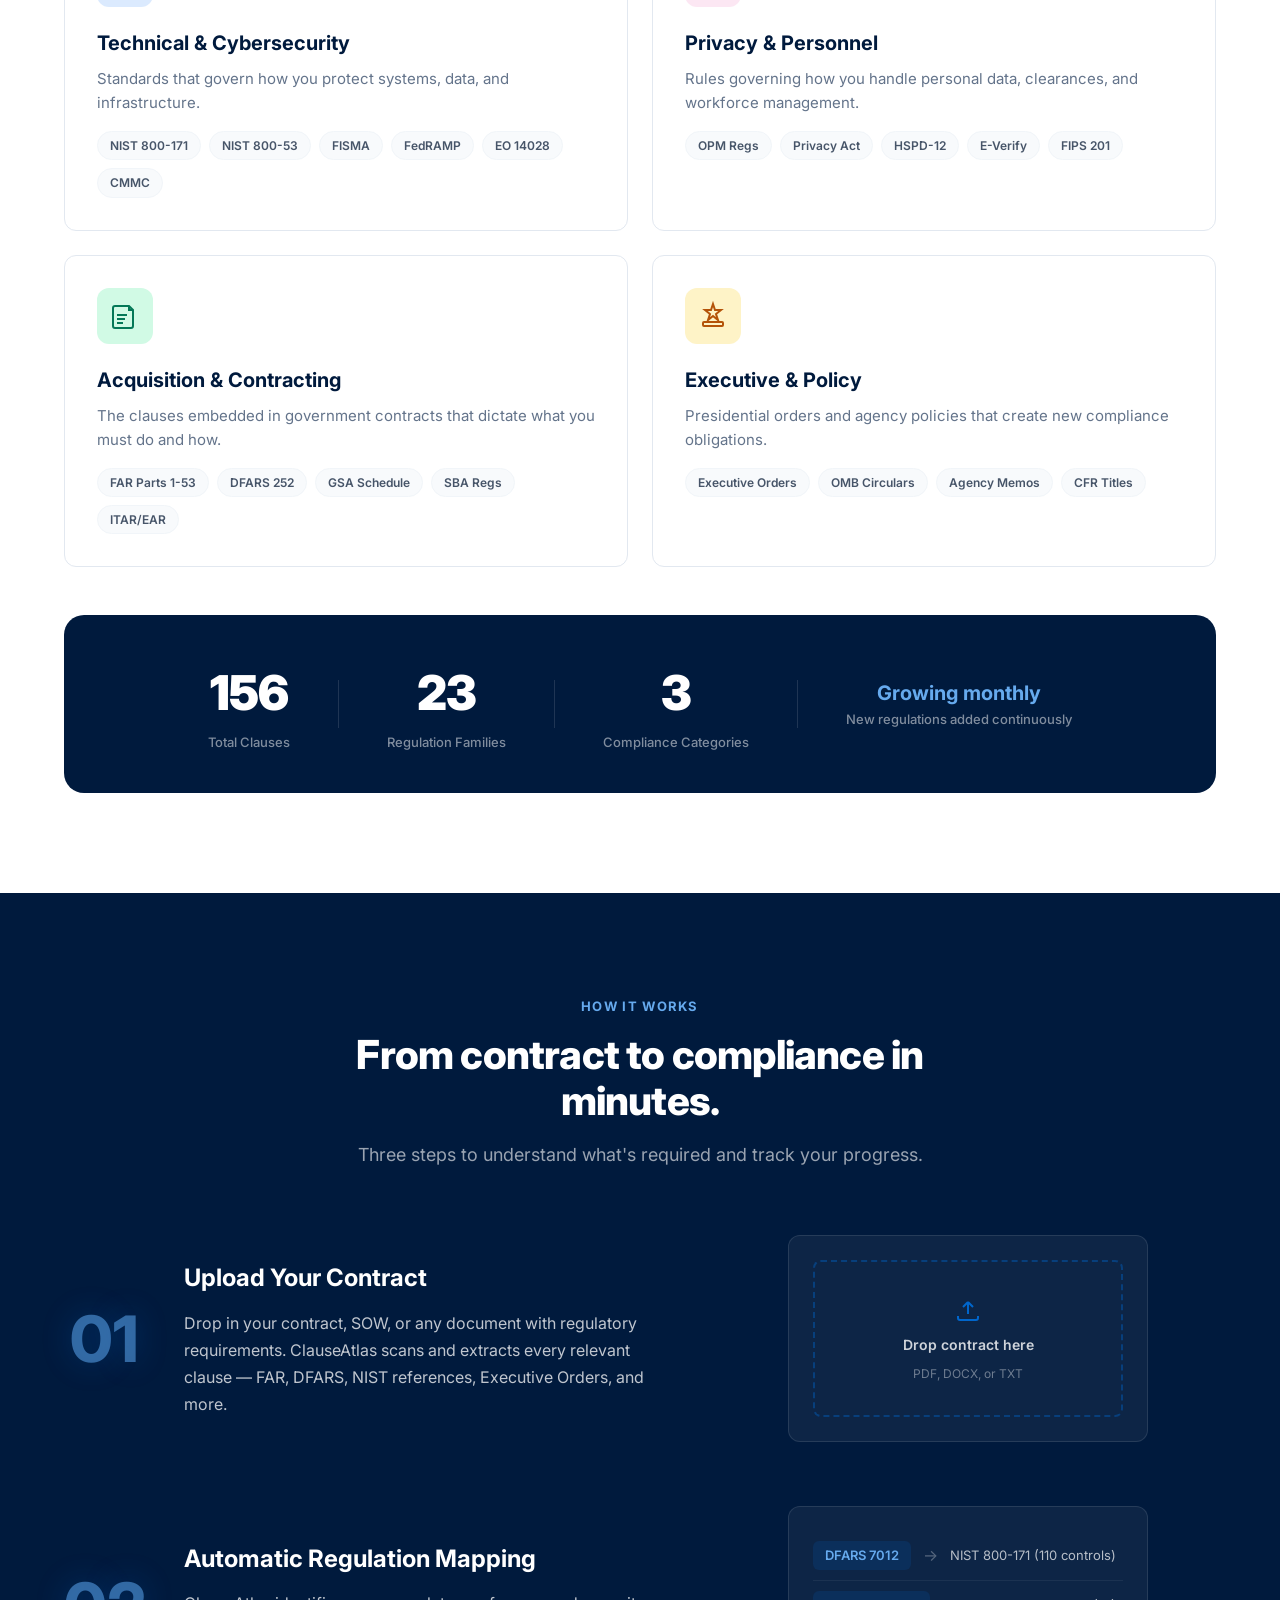
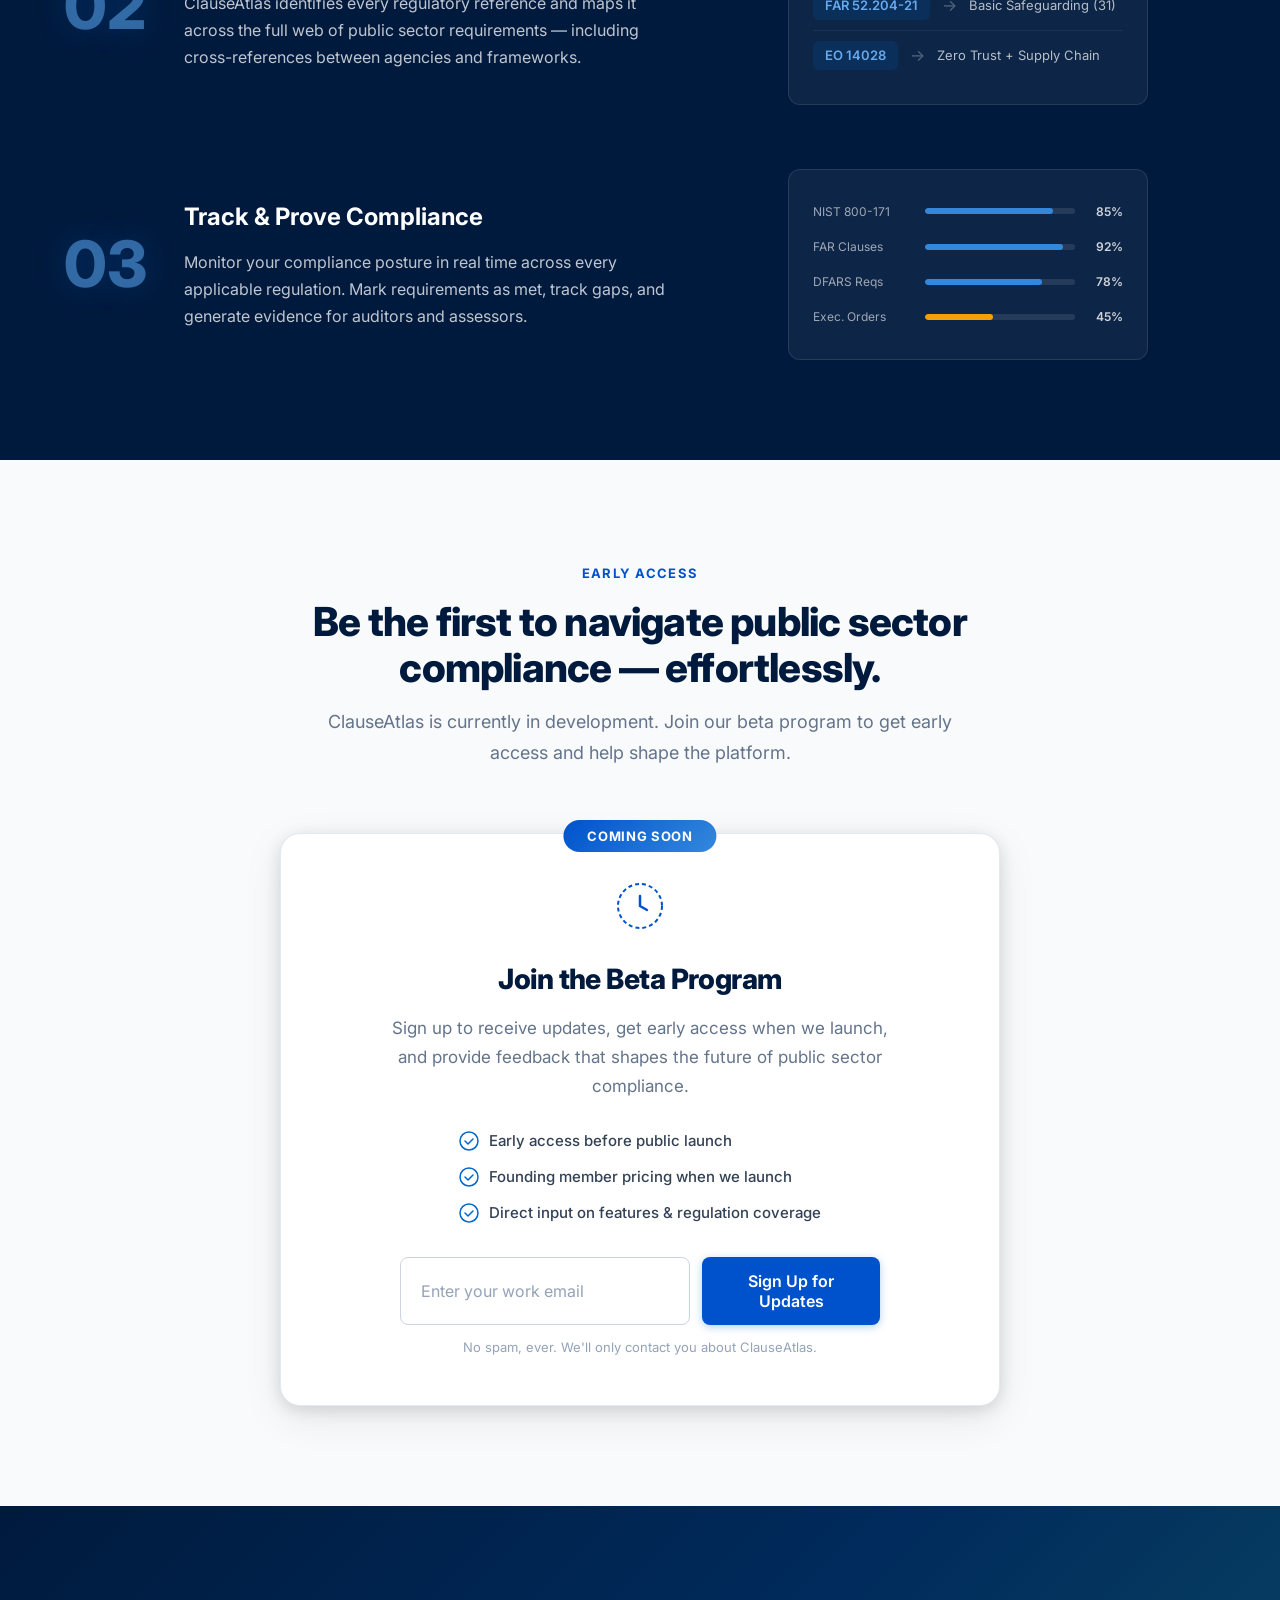
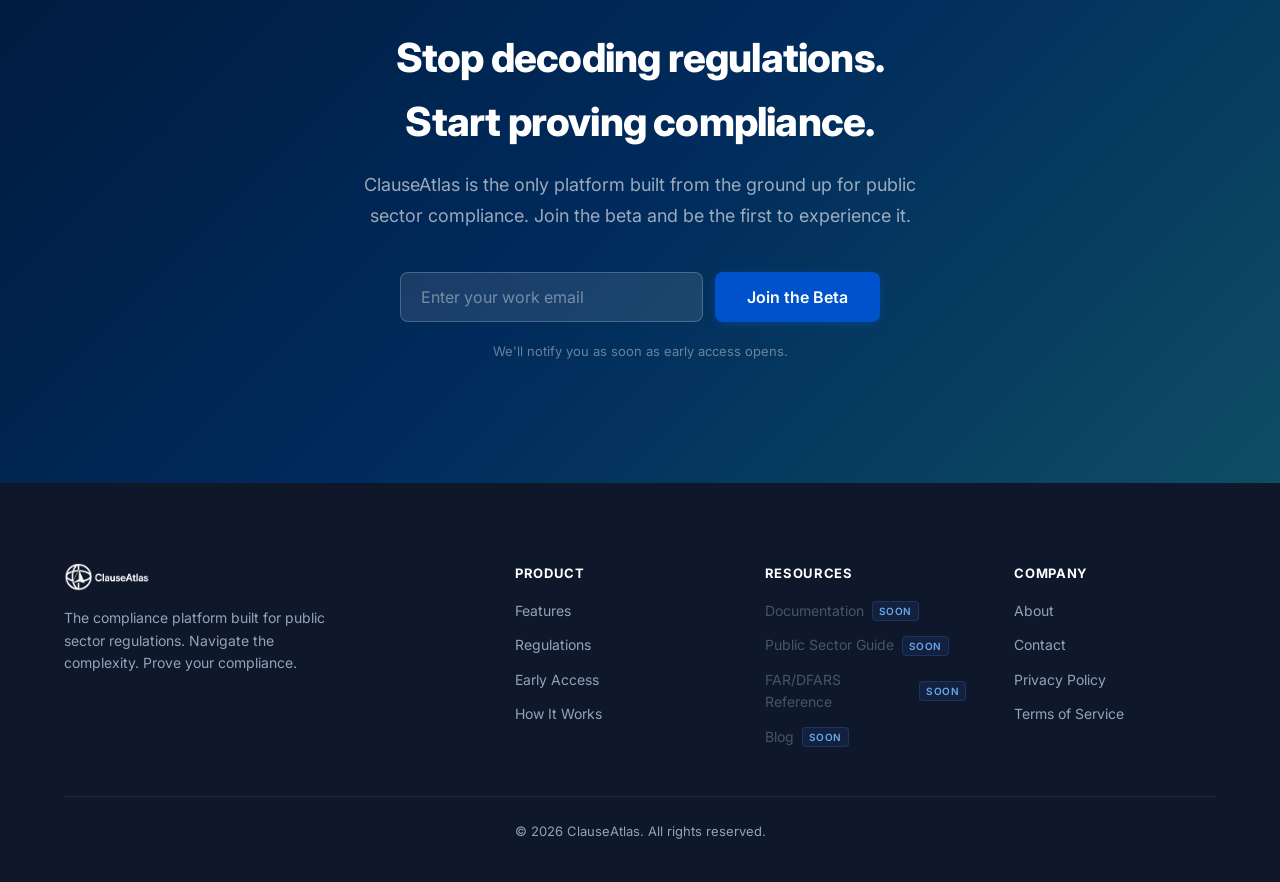
==== commit e580c626: "Add Company pages and Coming Soon badges for Resources - Created About, Contact, Privacy Policy, and" ====
--- a/index.html
+++ b/index.html
@@ -827,17 +827,17 @@
                 </div>
                 <div class="footer-col">
                     <h4>Resources</h4>
-                    <a href="#">Documentation</a>
-                    <a href="#">Public Sector Guide</a>
-                    <a href="#">FAR/DFARS Reference</a>
-                    <a href="#">Blog</a>
+                    <span class="footer-link-soon">Documentation <span class="soon-badge">Soon</span></span>
+                    <span class="footer-link-soon">Public Sector Guide <span class="soon-badge">Soon</span></span>
+                    <span class="footer-link-soon">FAR/DFARS Reference <span class="soon-badge">Soon</span></span>
+                    <span class="footer-link-soon">Blog <span class="soon-badge">Soon</span></span>
                 </div>
                 <div class="footer-col">
                     <h4>Company</h4>
-                    <a href="#">About</a>
-                    <a href="#">Contact</a>
-                    <a href="#">Privacy Policy</a>
-                    <a href="#">Terms of Service</a>
+                    <a href="about.html">About</a>
+                    <a href="contact.html">Contact</a>
+                    <a href="privacy.html">Privacy Policy</a>
+                    <a href="terms.html">Terms of Service</a>
                 </div>
             </div>
             <div class="footer-bottom">
--- a/styles.css
+++ b/styles.css
@@ -1714,6 +1714,27 @@
 }
 .footer-col a:hover { color: var(--blue-300); }
 
+.footer-link-soon {
+    font-size: 0.875rem;
+    color: var(--gray-600);
+    display: flex;
+    align-items: center;
+    gap: 8px;
+    cursor: default;
+}
+
+.soon-badge {
+    font-size: 0.625rem;
+    font-weight: 600;
+    text-transform: uppercase;
+    letter-spacing: 0.05em;
+    color: var(--blue-300);
+    background: rgba(59, 130, 246, 0.1);
+    border: 1px solid rgba(59, 130, 246, 0.2);
+    padding: 1px 6px;
+    border-radius: 4px;
+}
+
 .footer-bottom {
     border-top: 1px solid rgba(255,255,255,0.08);
     padding-top: 24px;
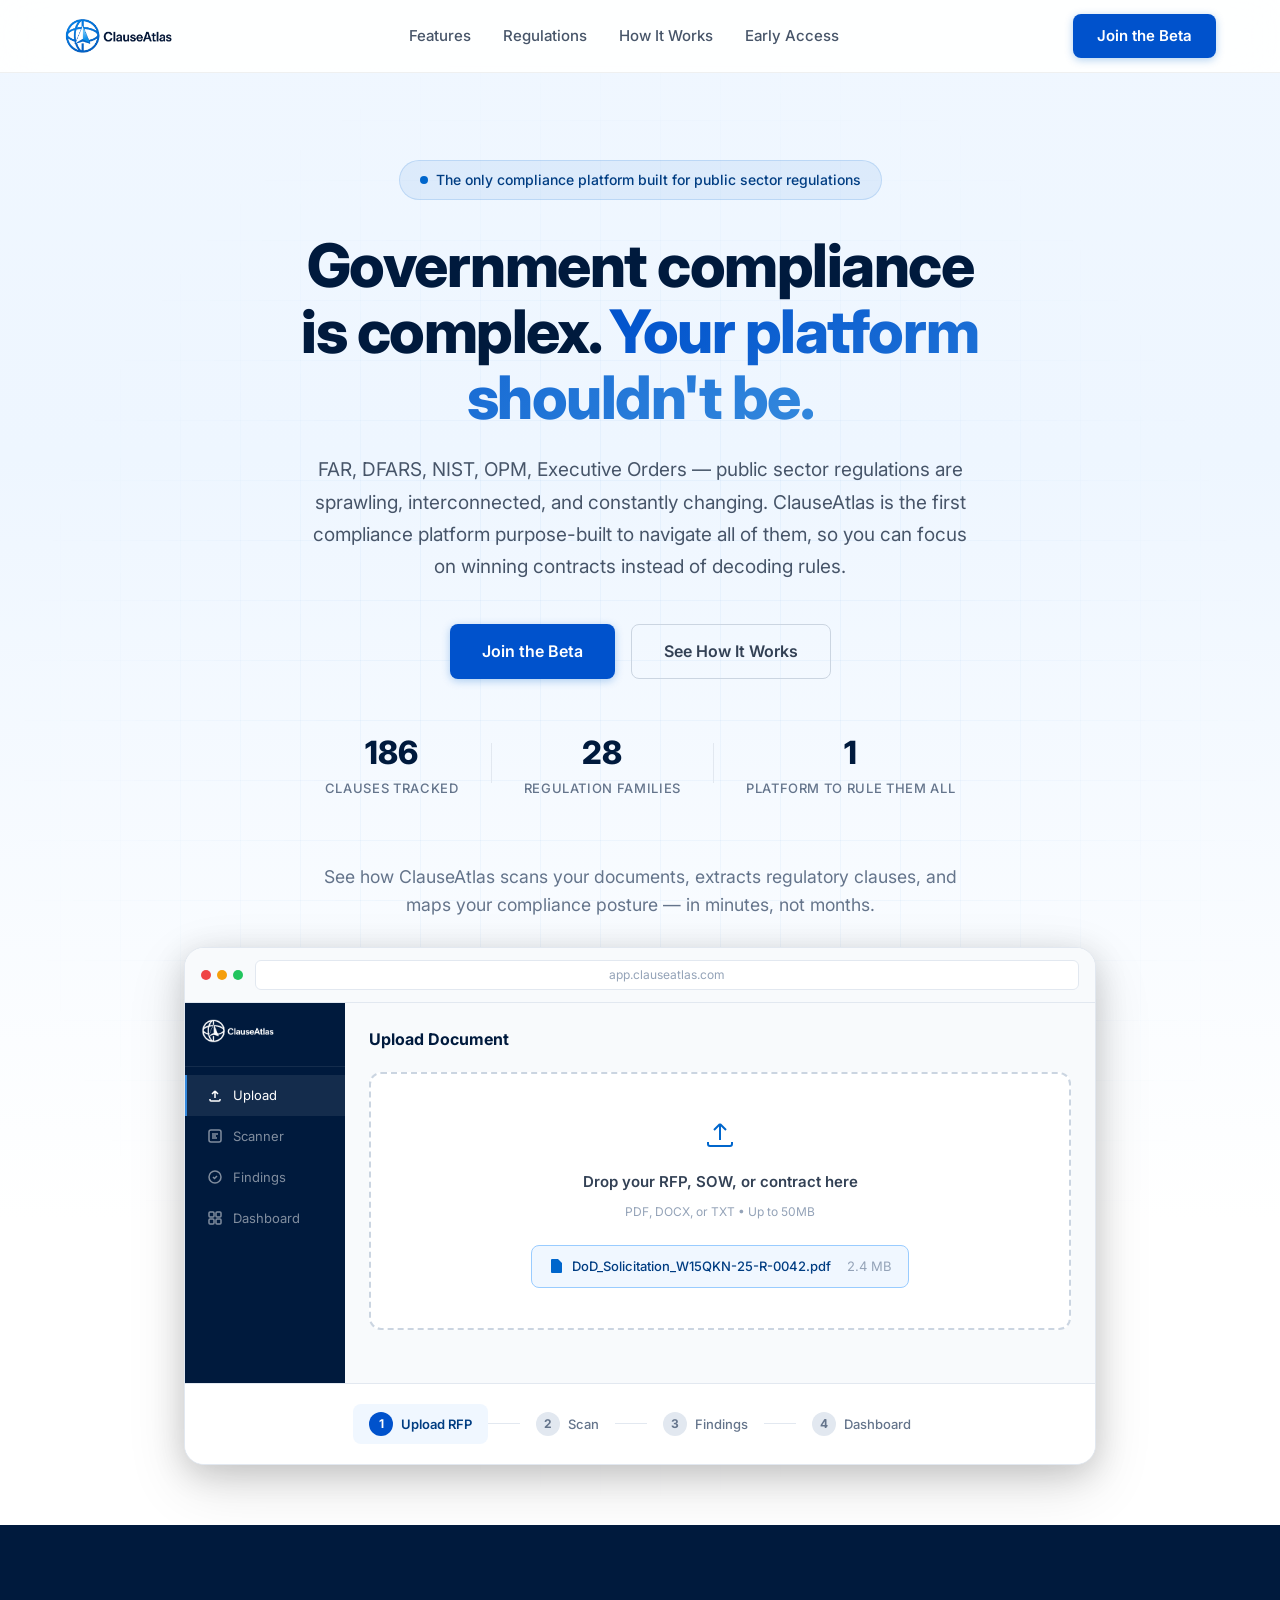
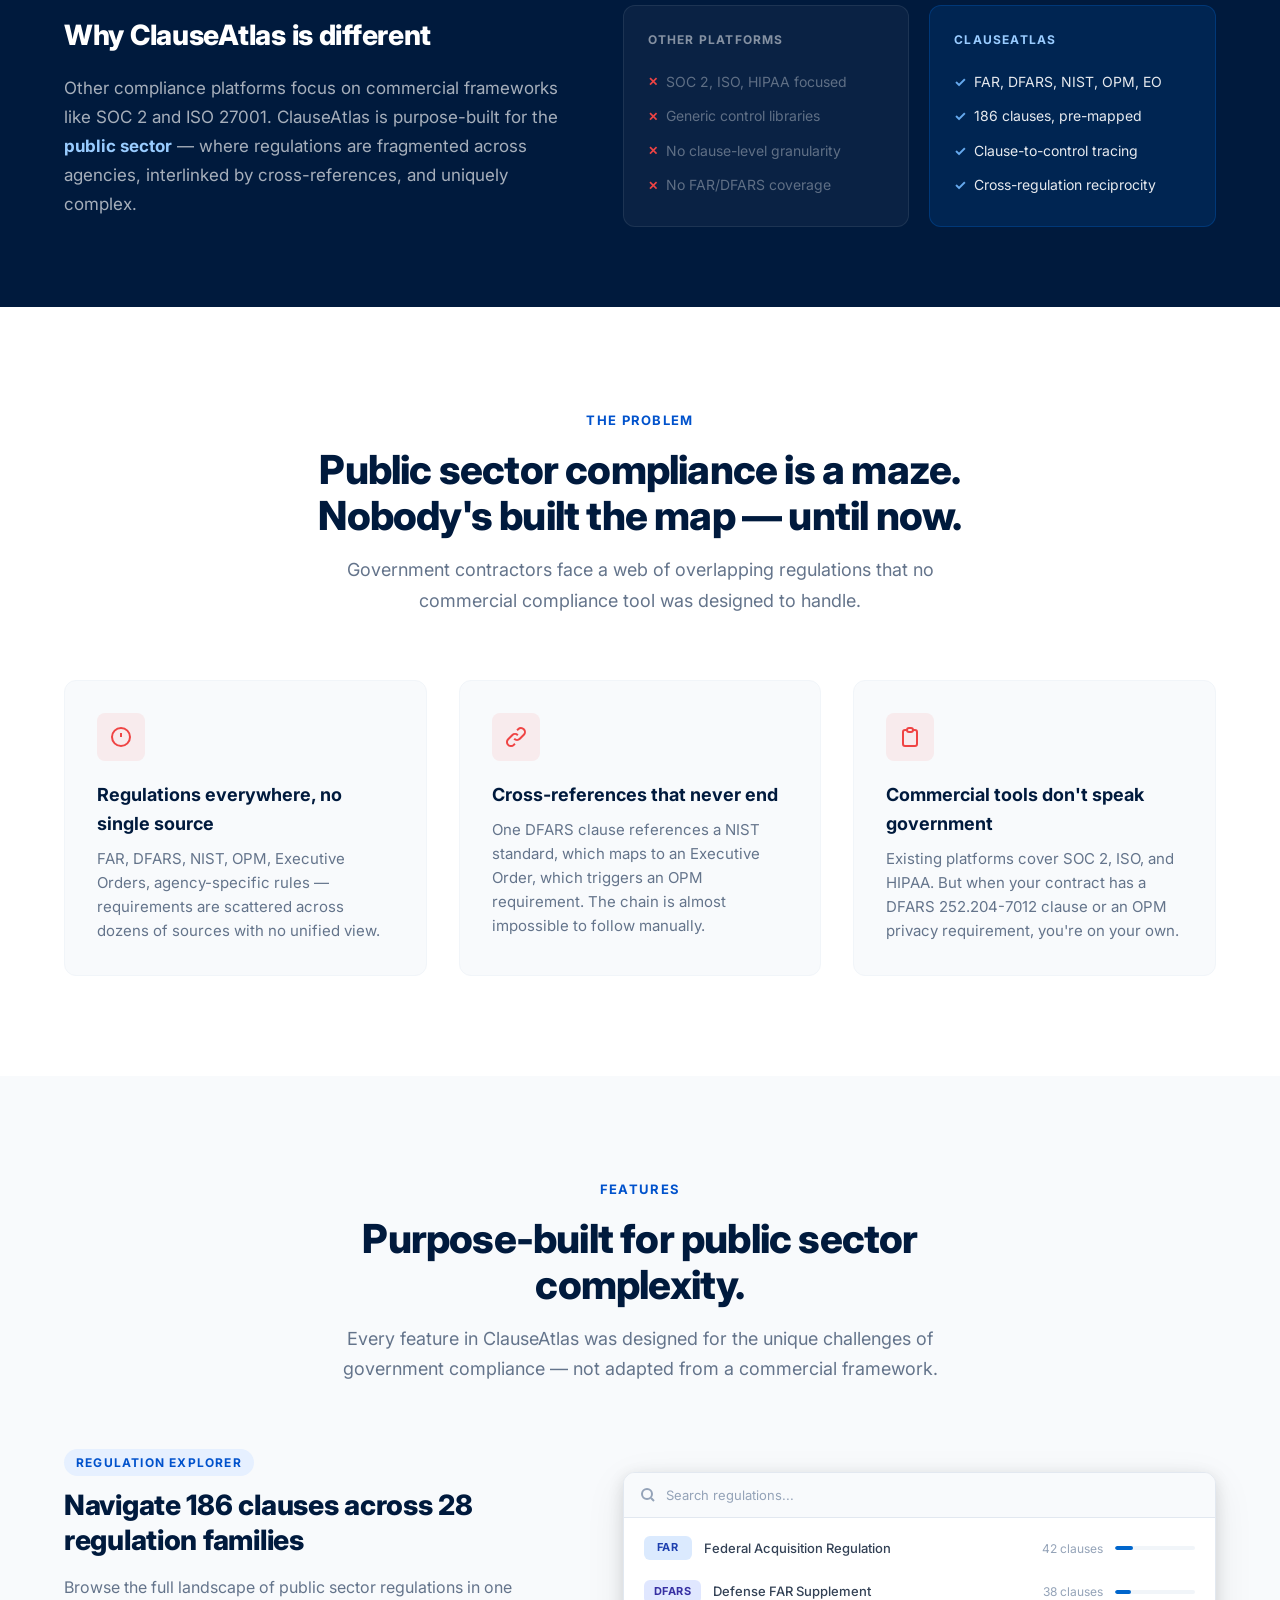
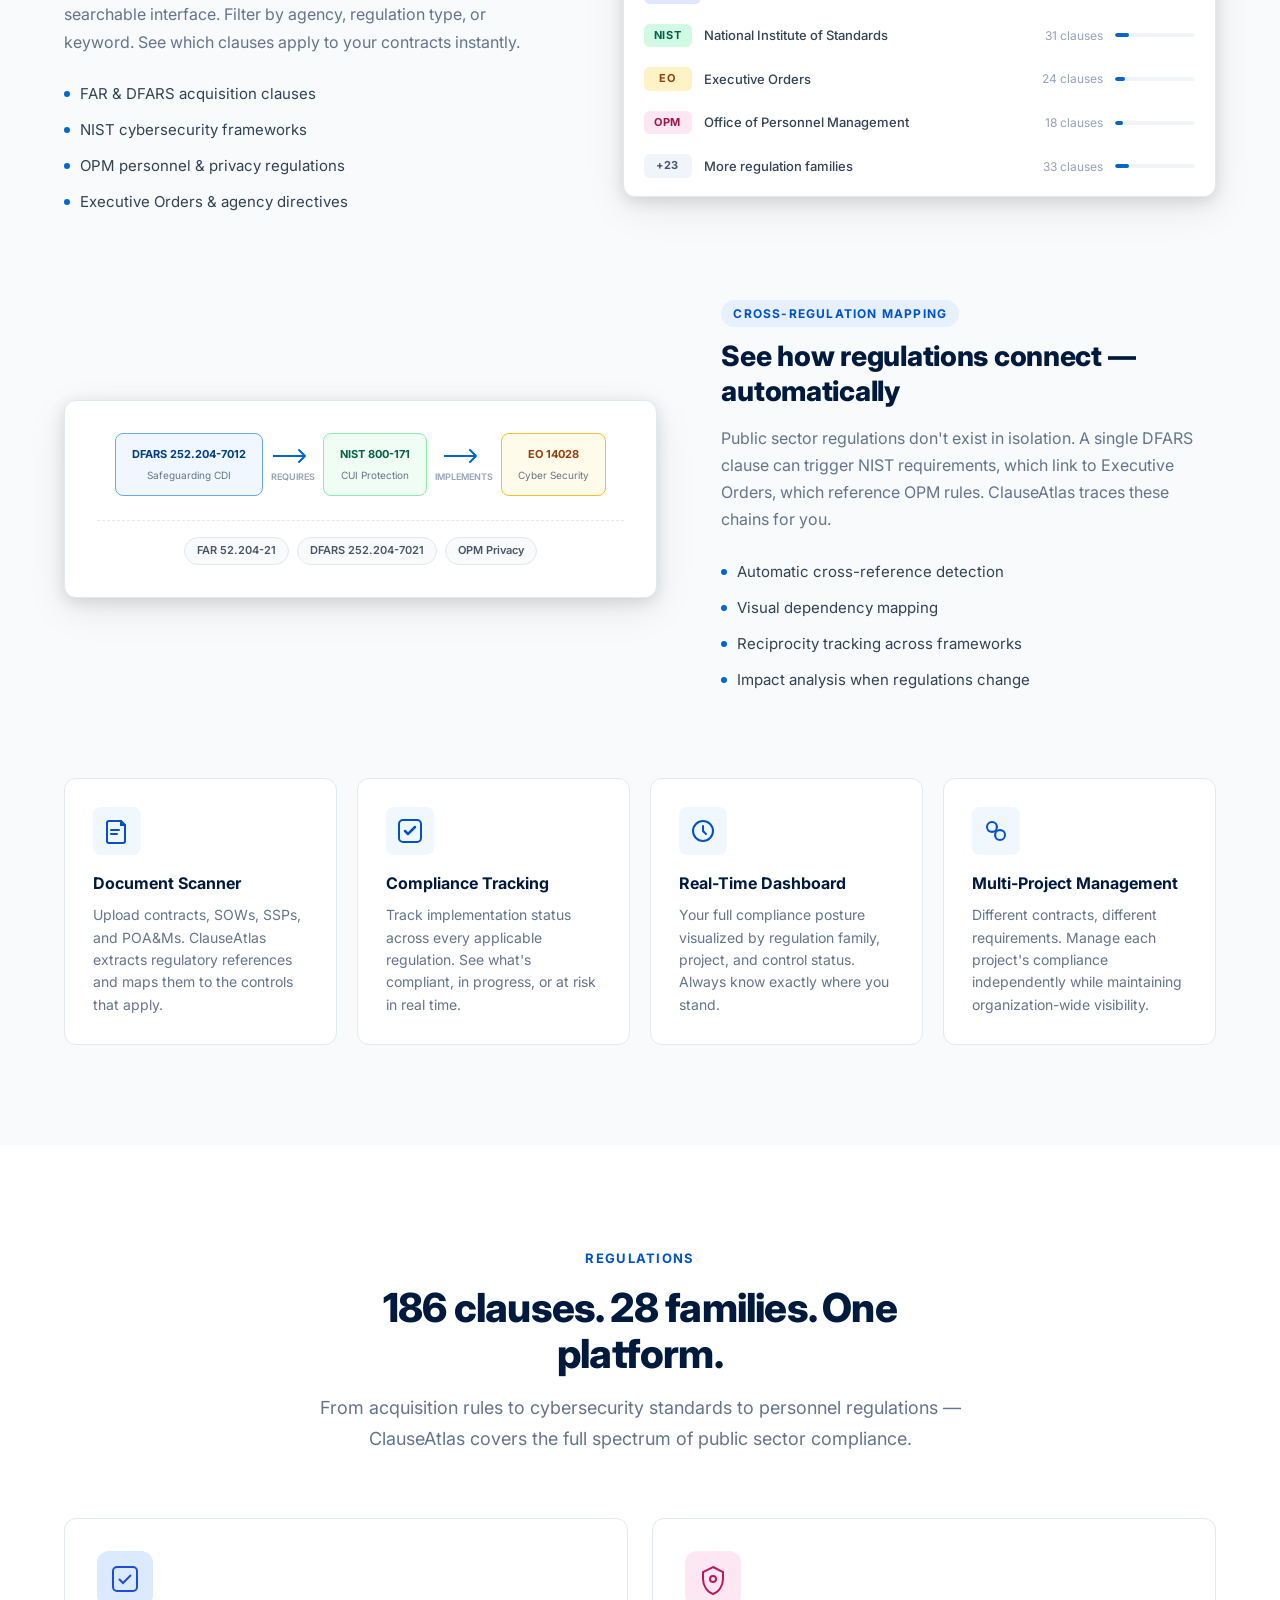
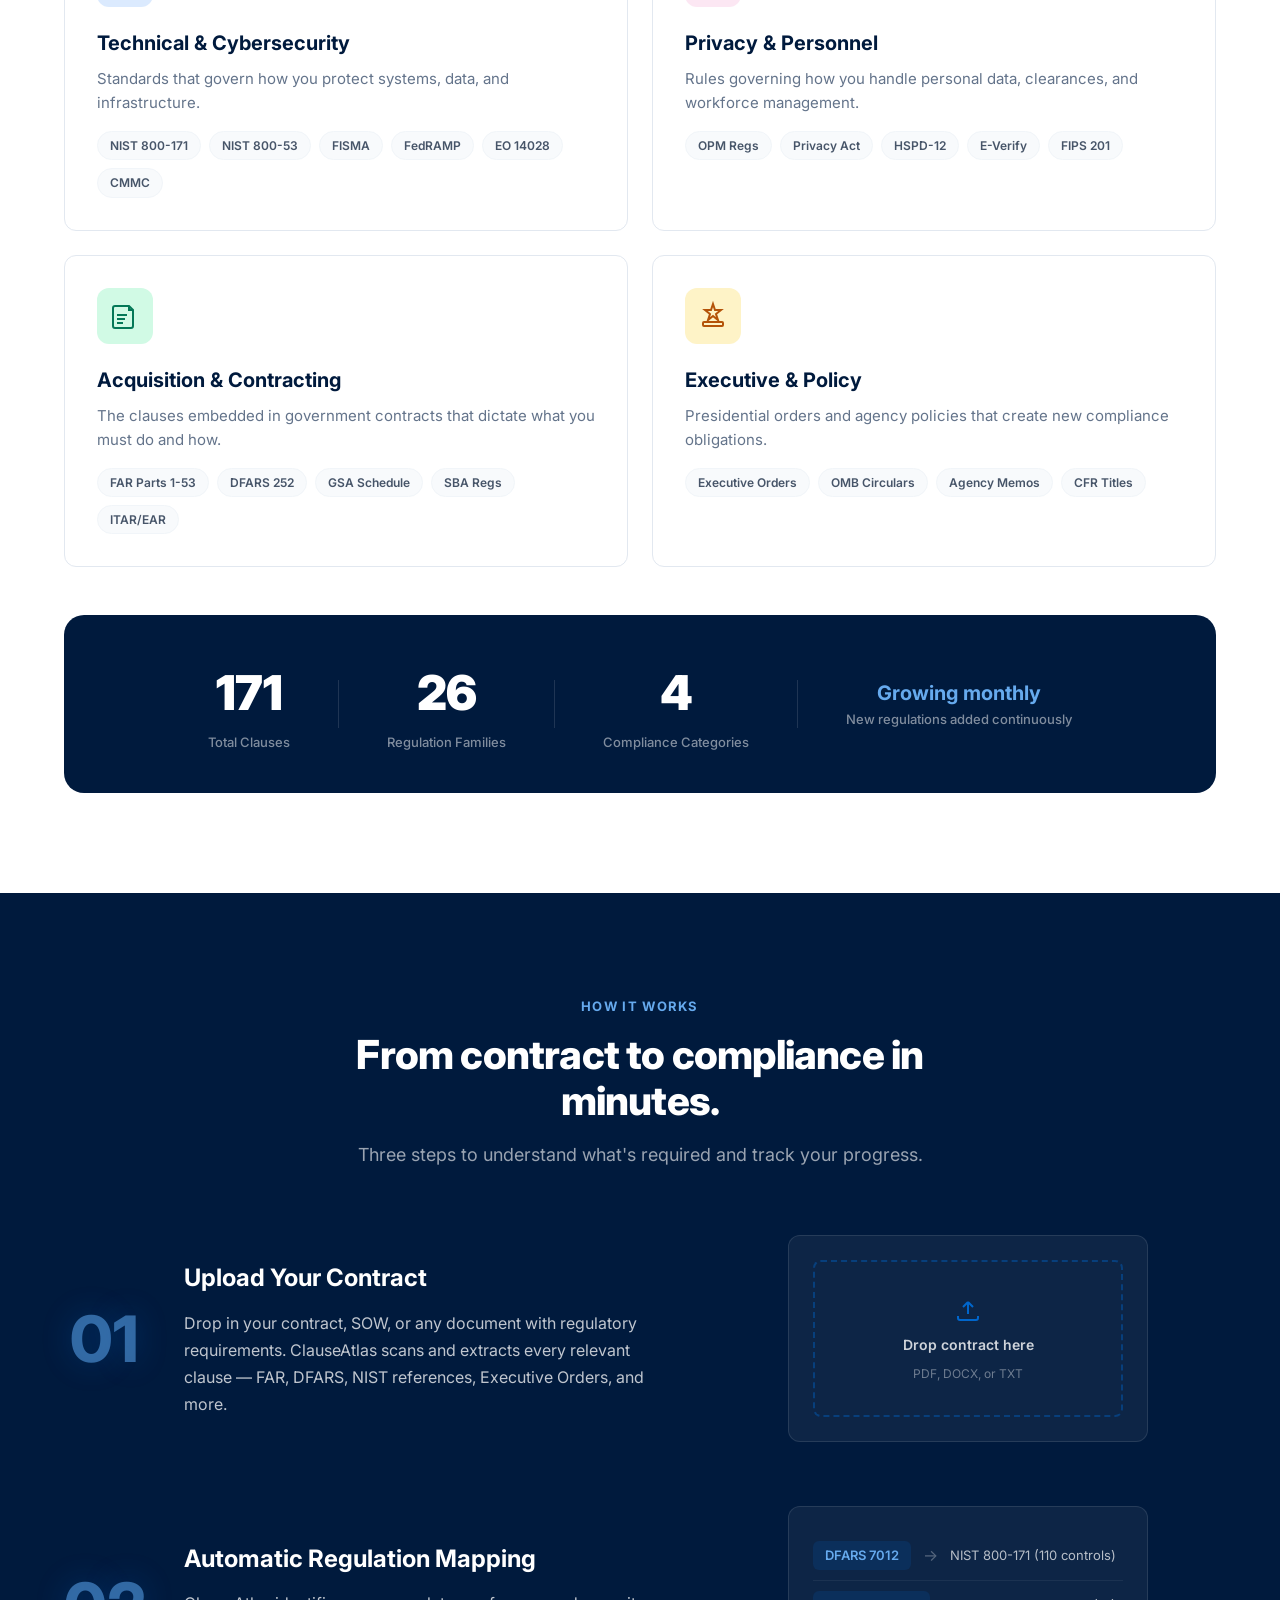
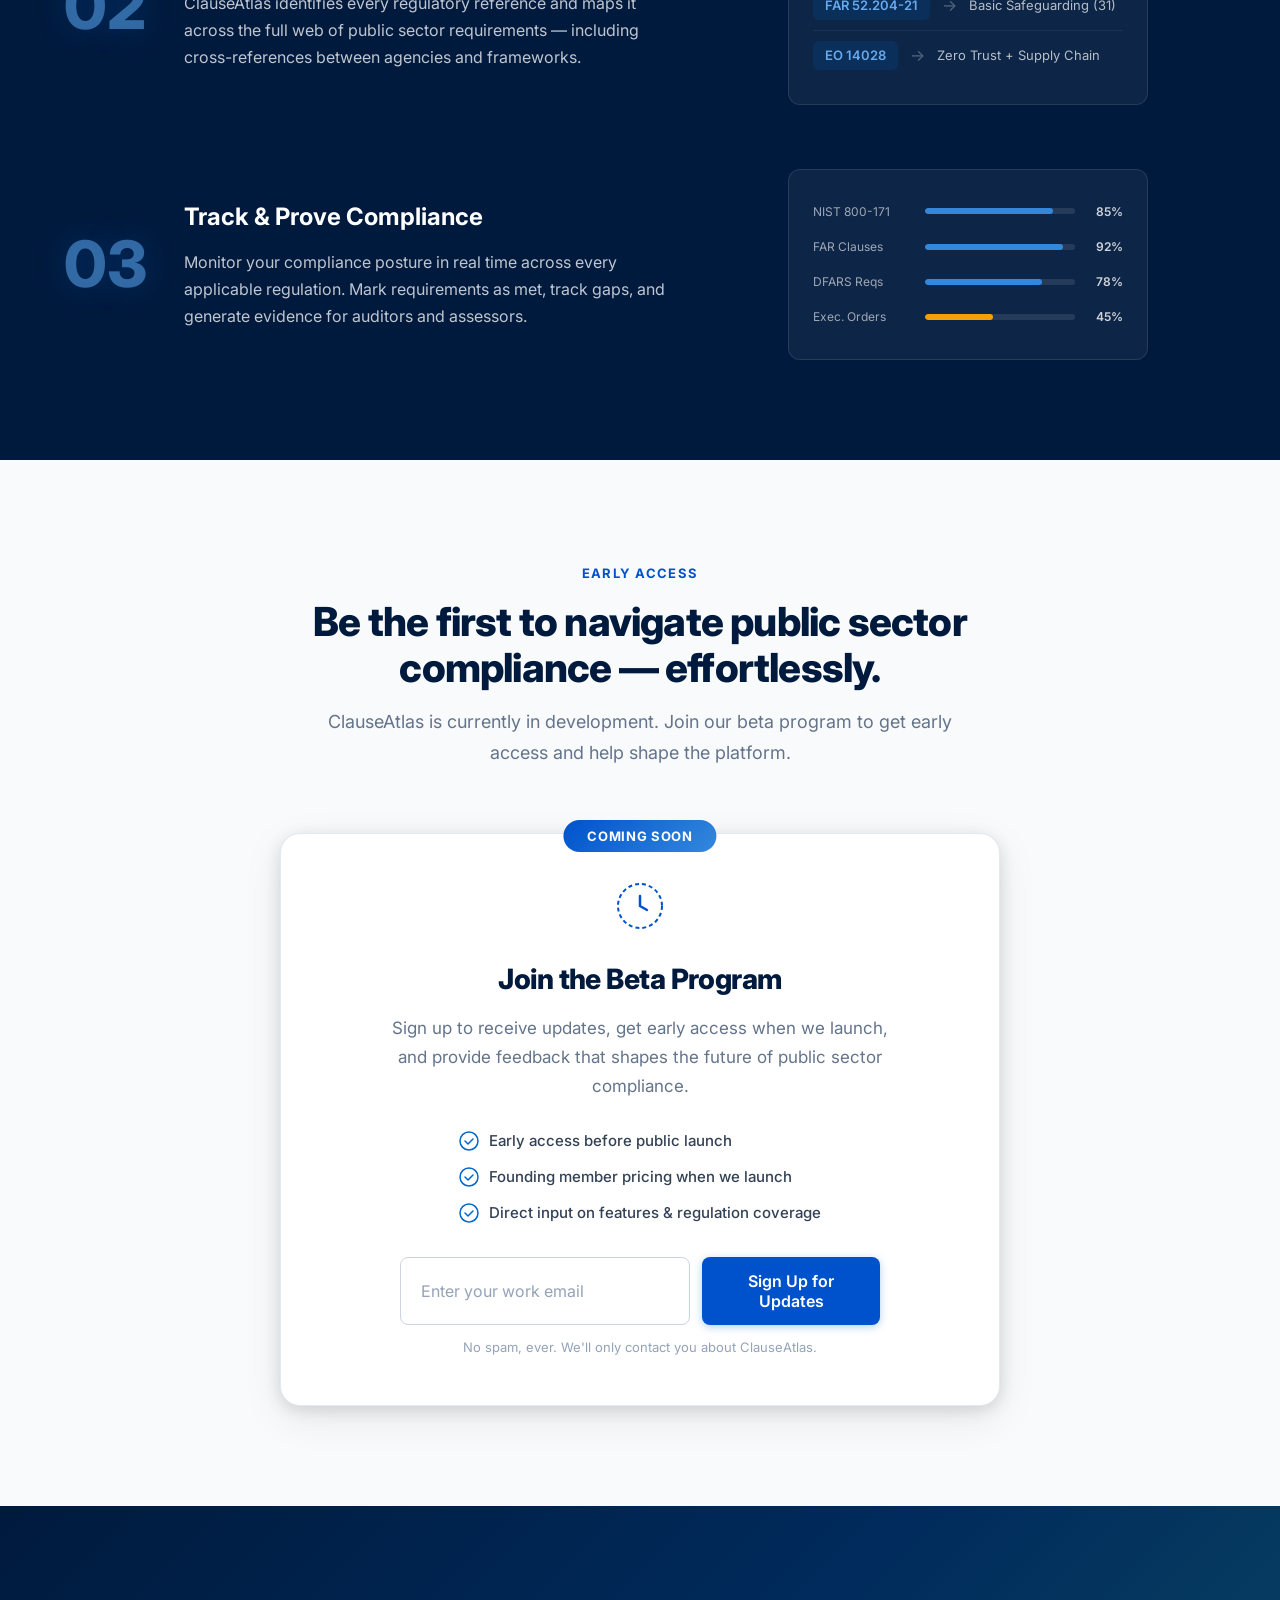
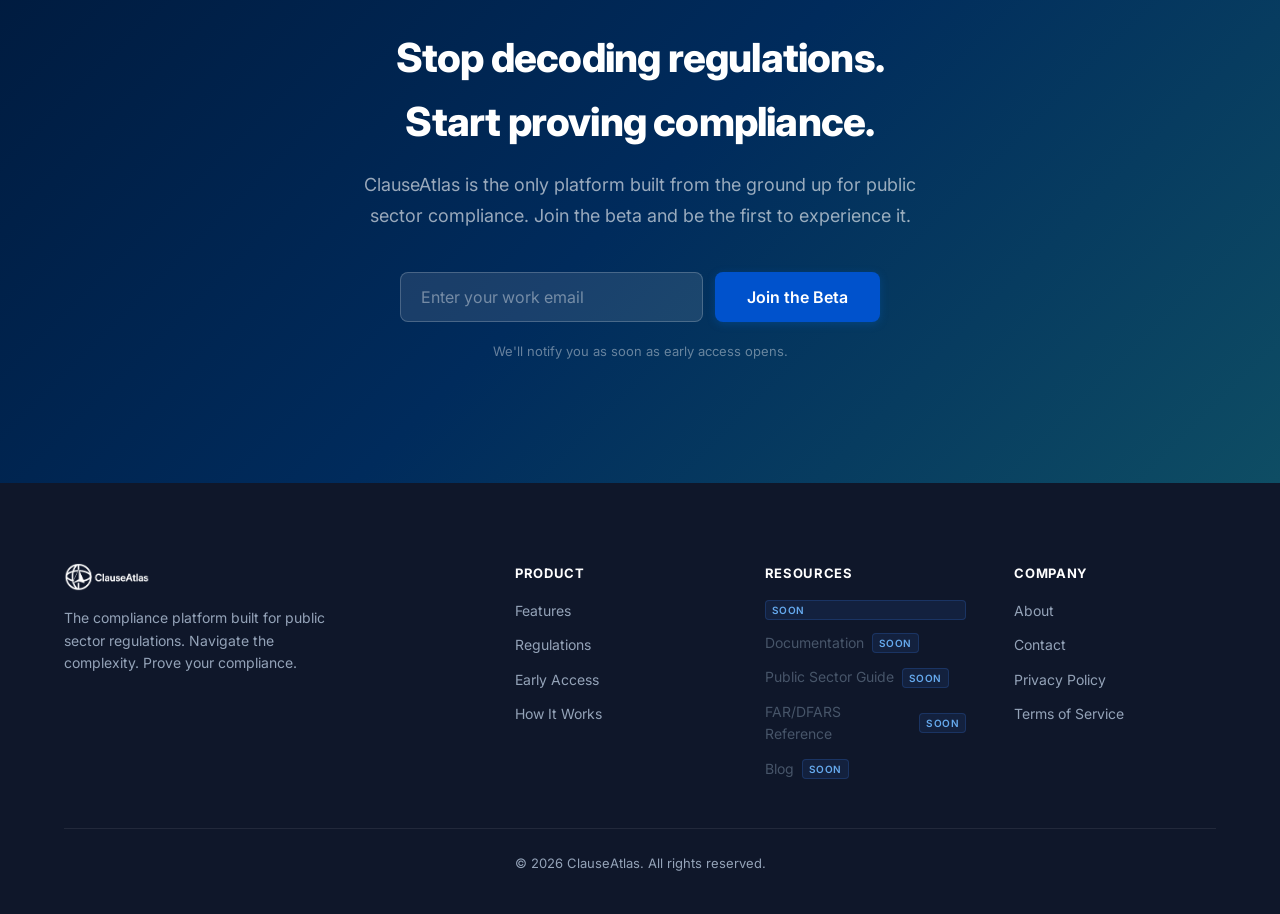
==== commit c3ee80fe: "Update index.html" ====
--- a/index.html
+++ b/index.html
@@ -826,7 +826,7 @@
                     <a href="#how-it-works">How It Works</a>
                 </div>
                 <div class="footer-col">
-                    <h4>Resources</h4>
+                    <h4>Resources</h4><span class="soon-badge">Soon</span>
                     <span class="footer-link-soon">Documentation <span class="soon-badge">Soon</span></span>
                     <span class="footer-link-soon">Public Sector Guide <span class="soon-badge">Soon</span></span>
                     <span class="footer-link-soon">FAR/DFARS Reference <span class="soon-badge">Soon</span></span>
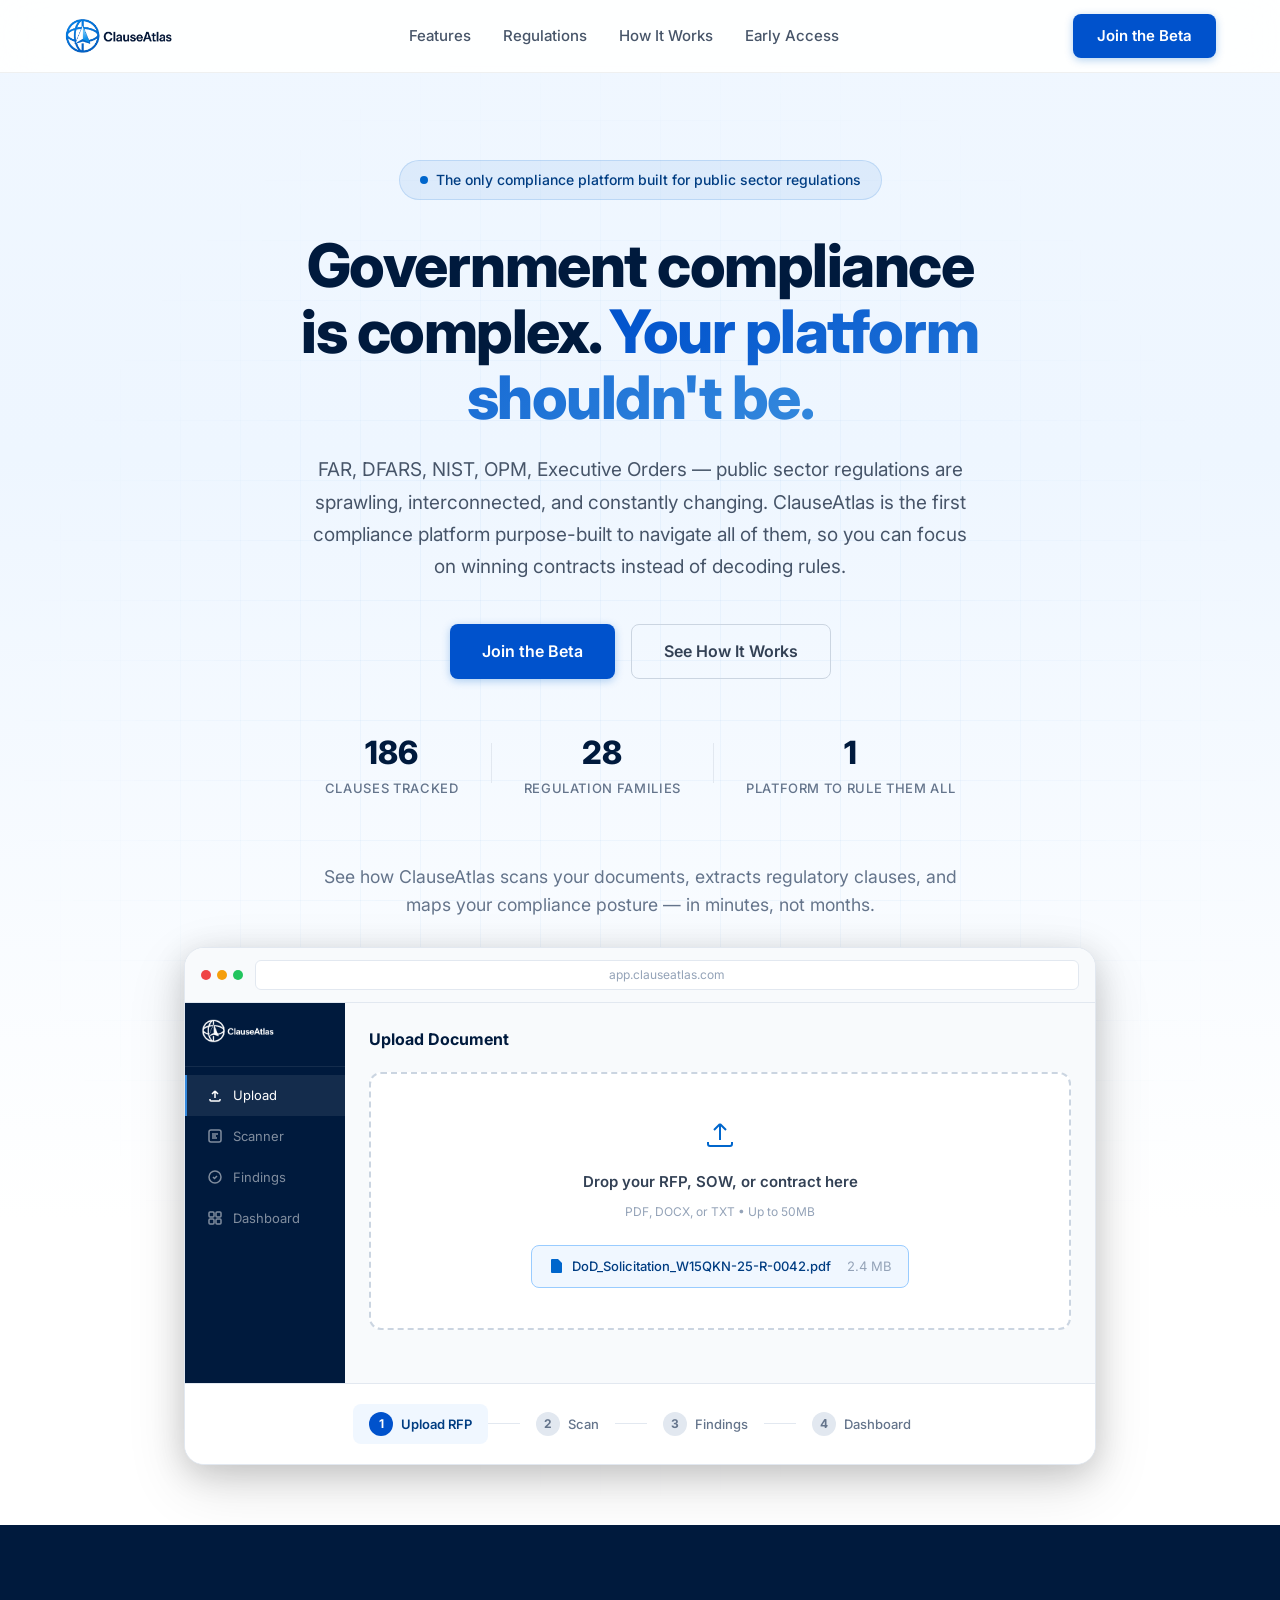
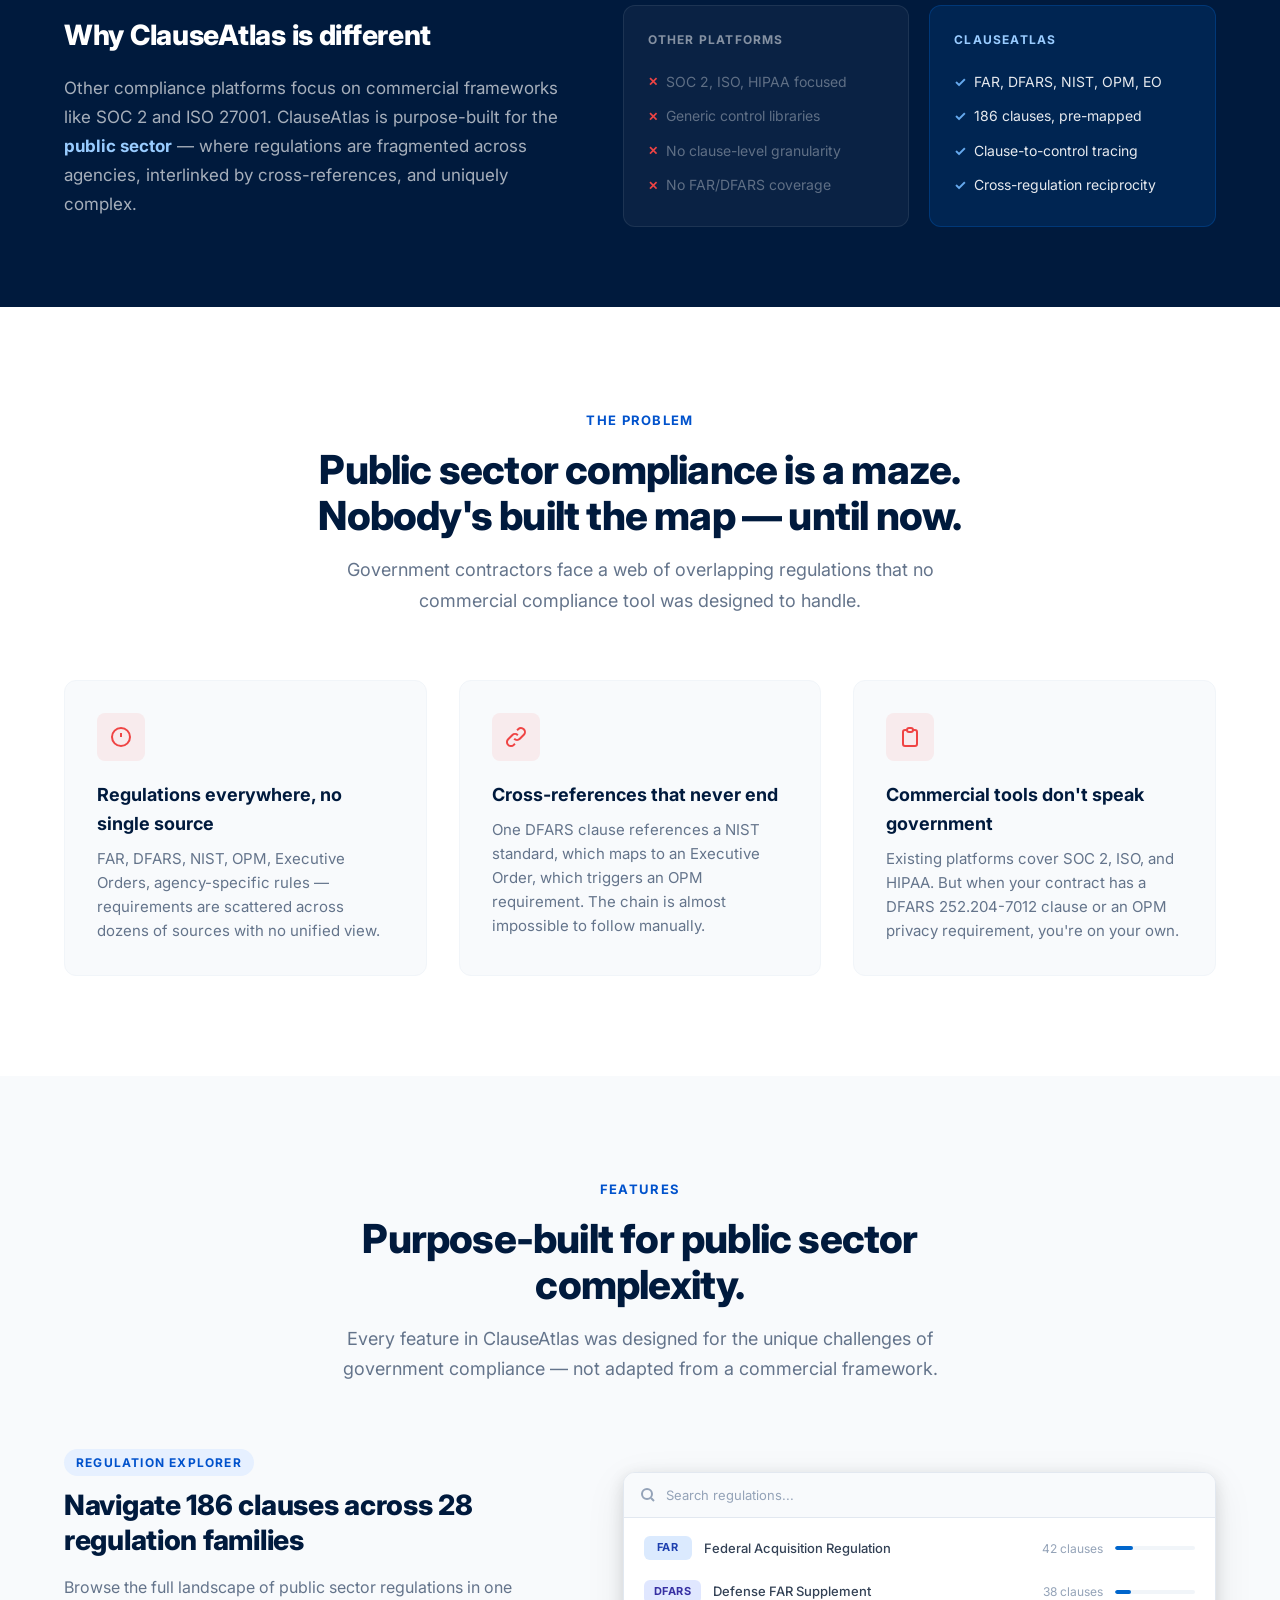
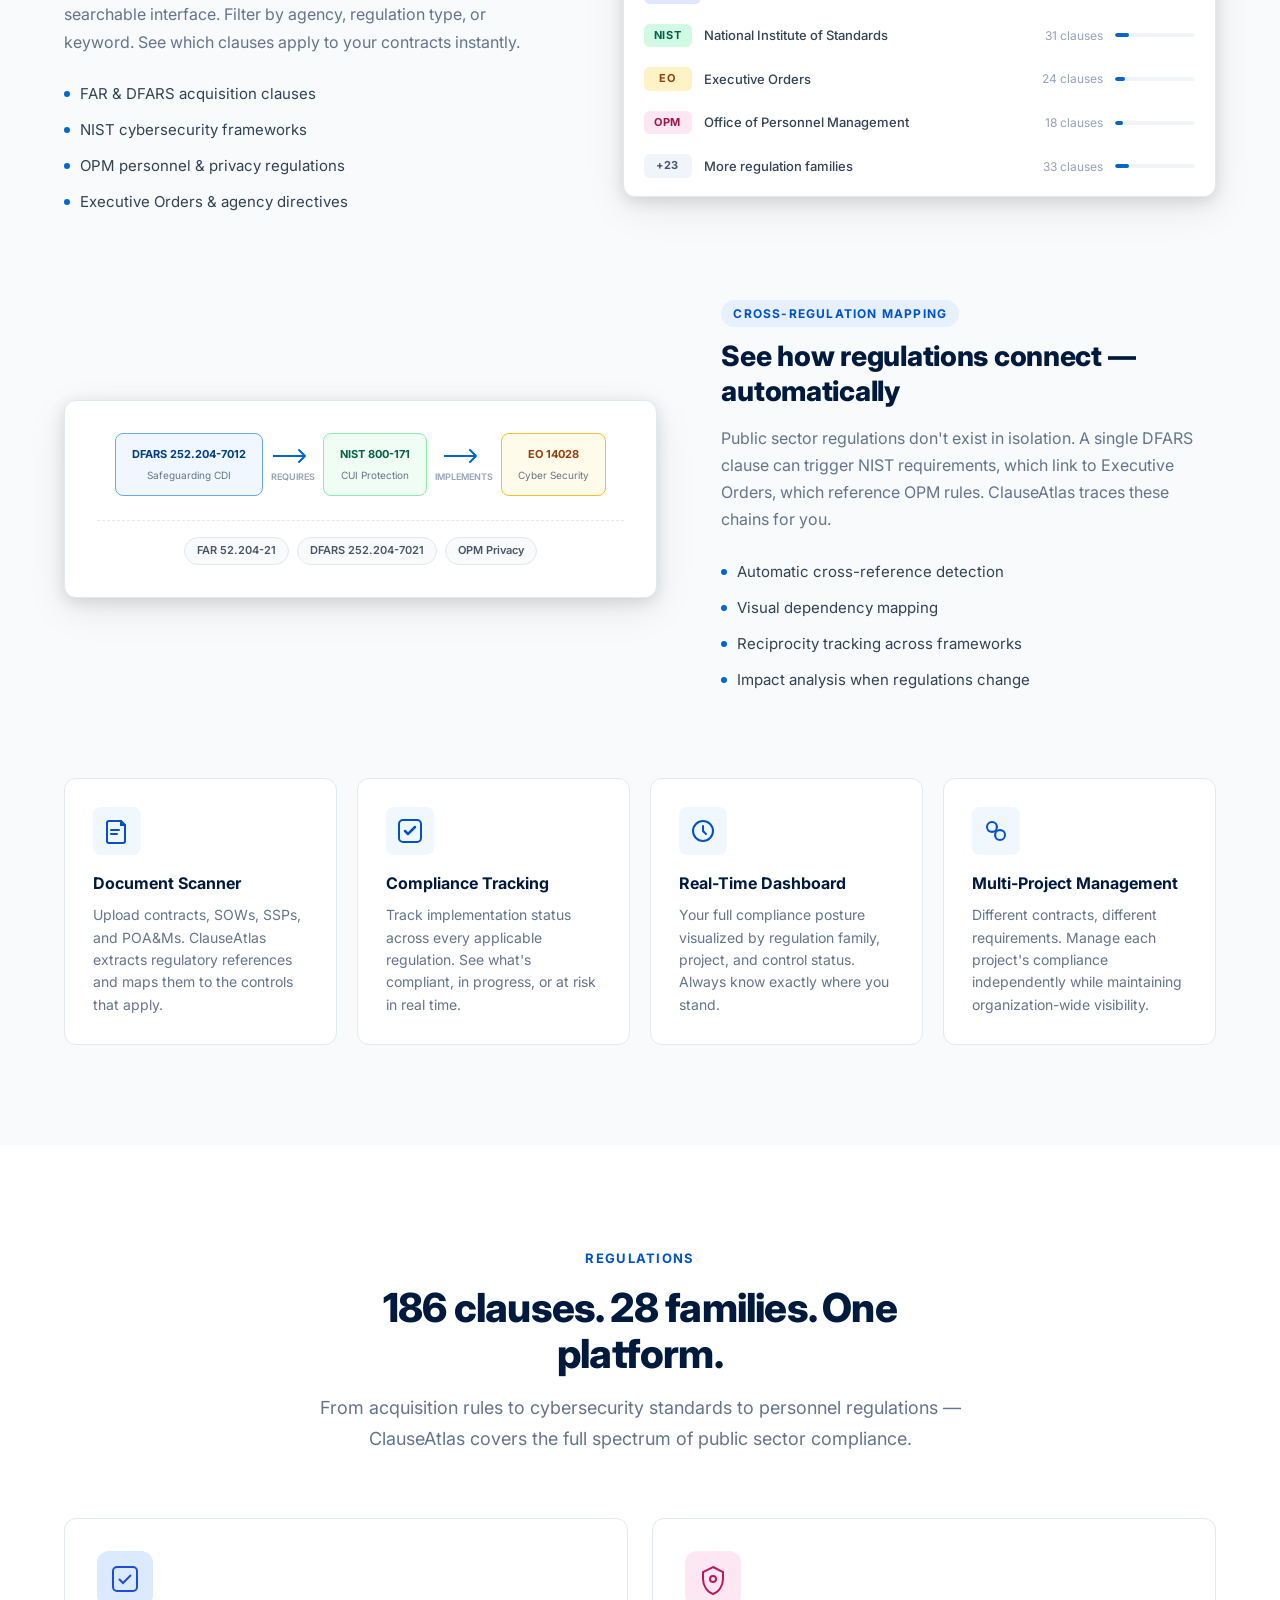
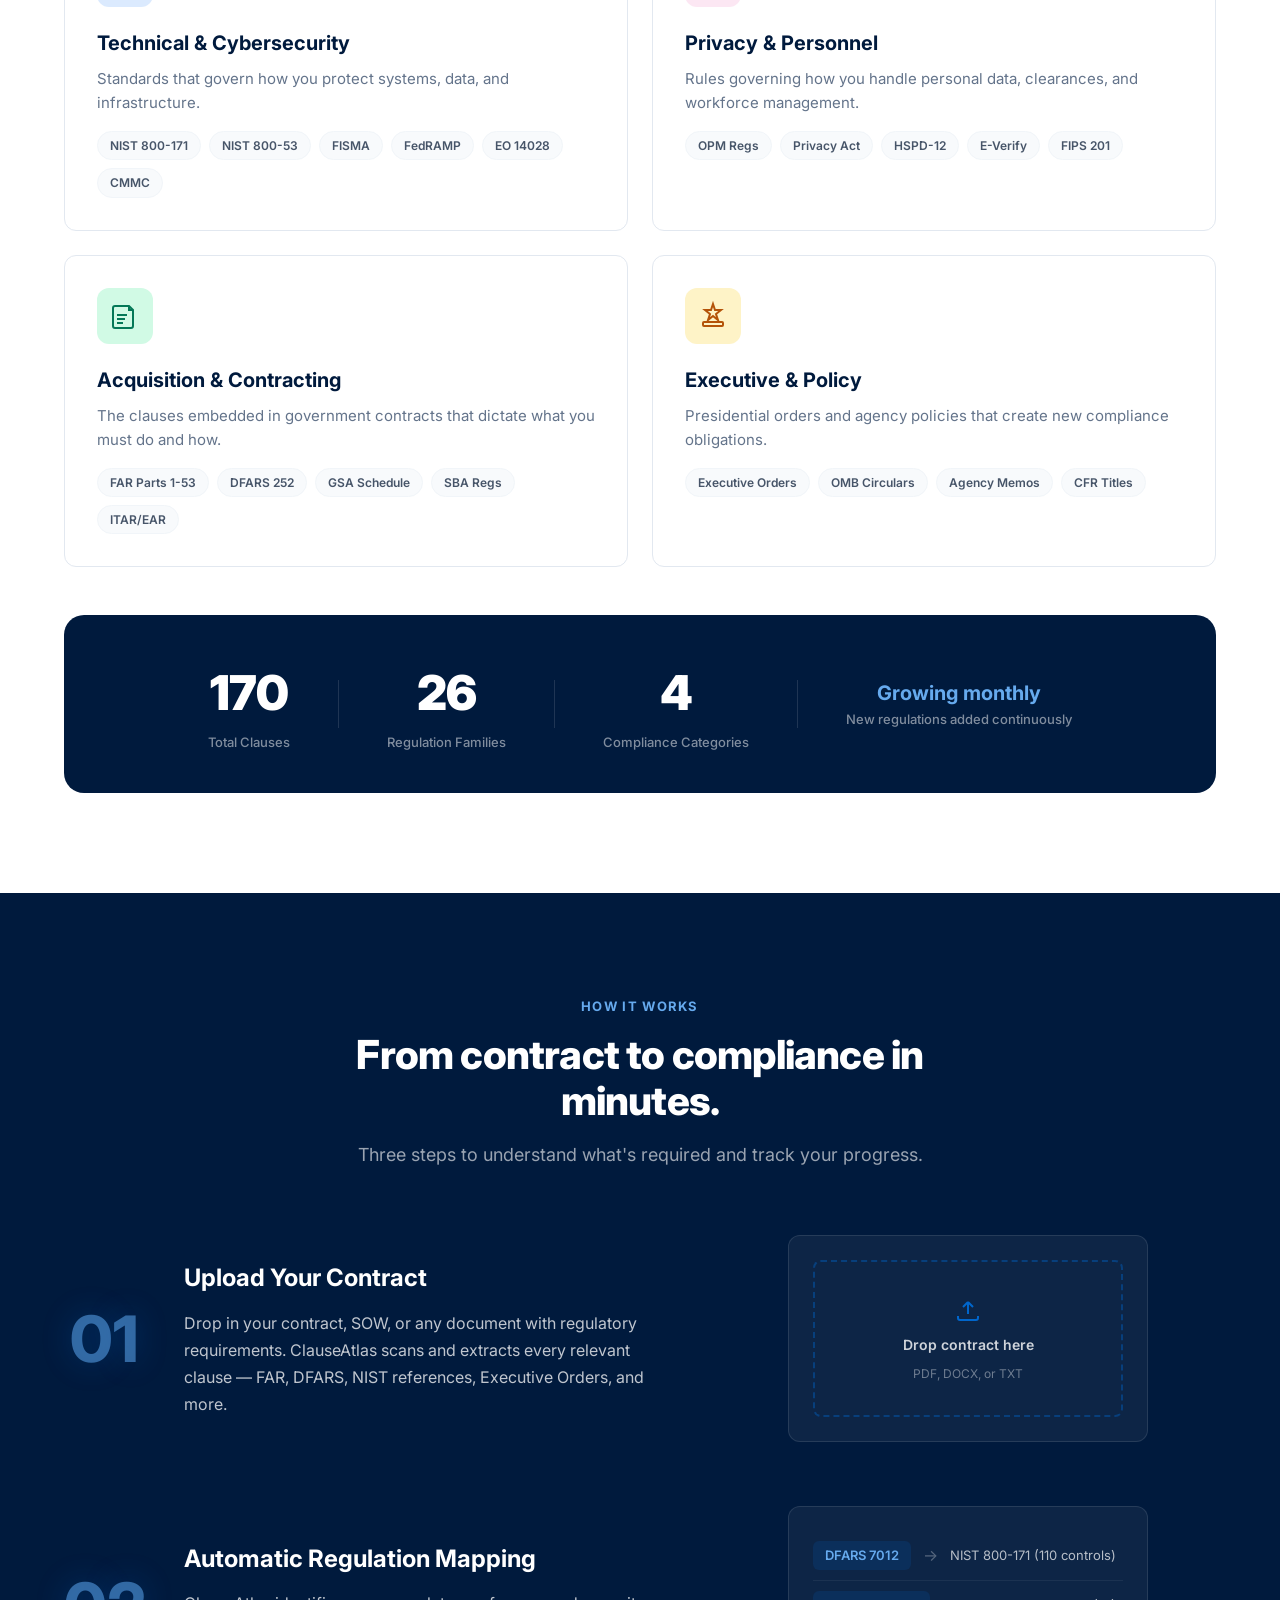
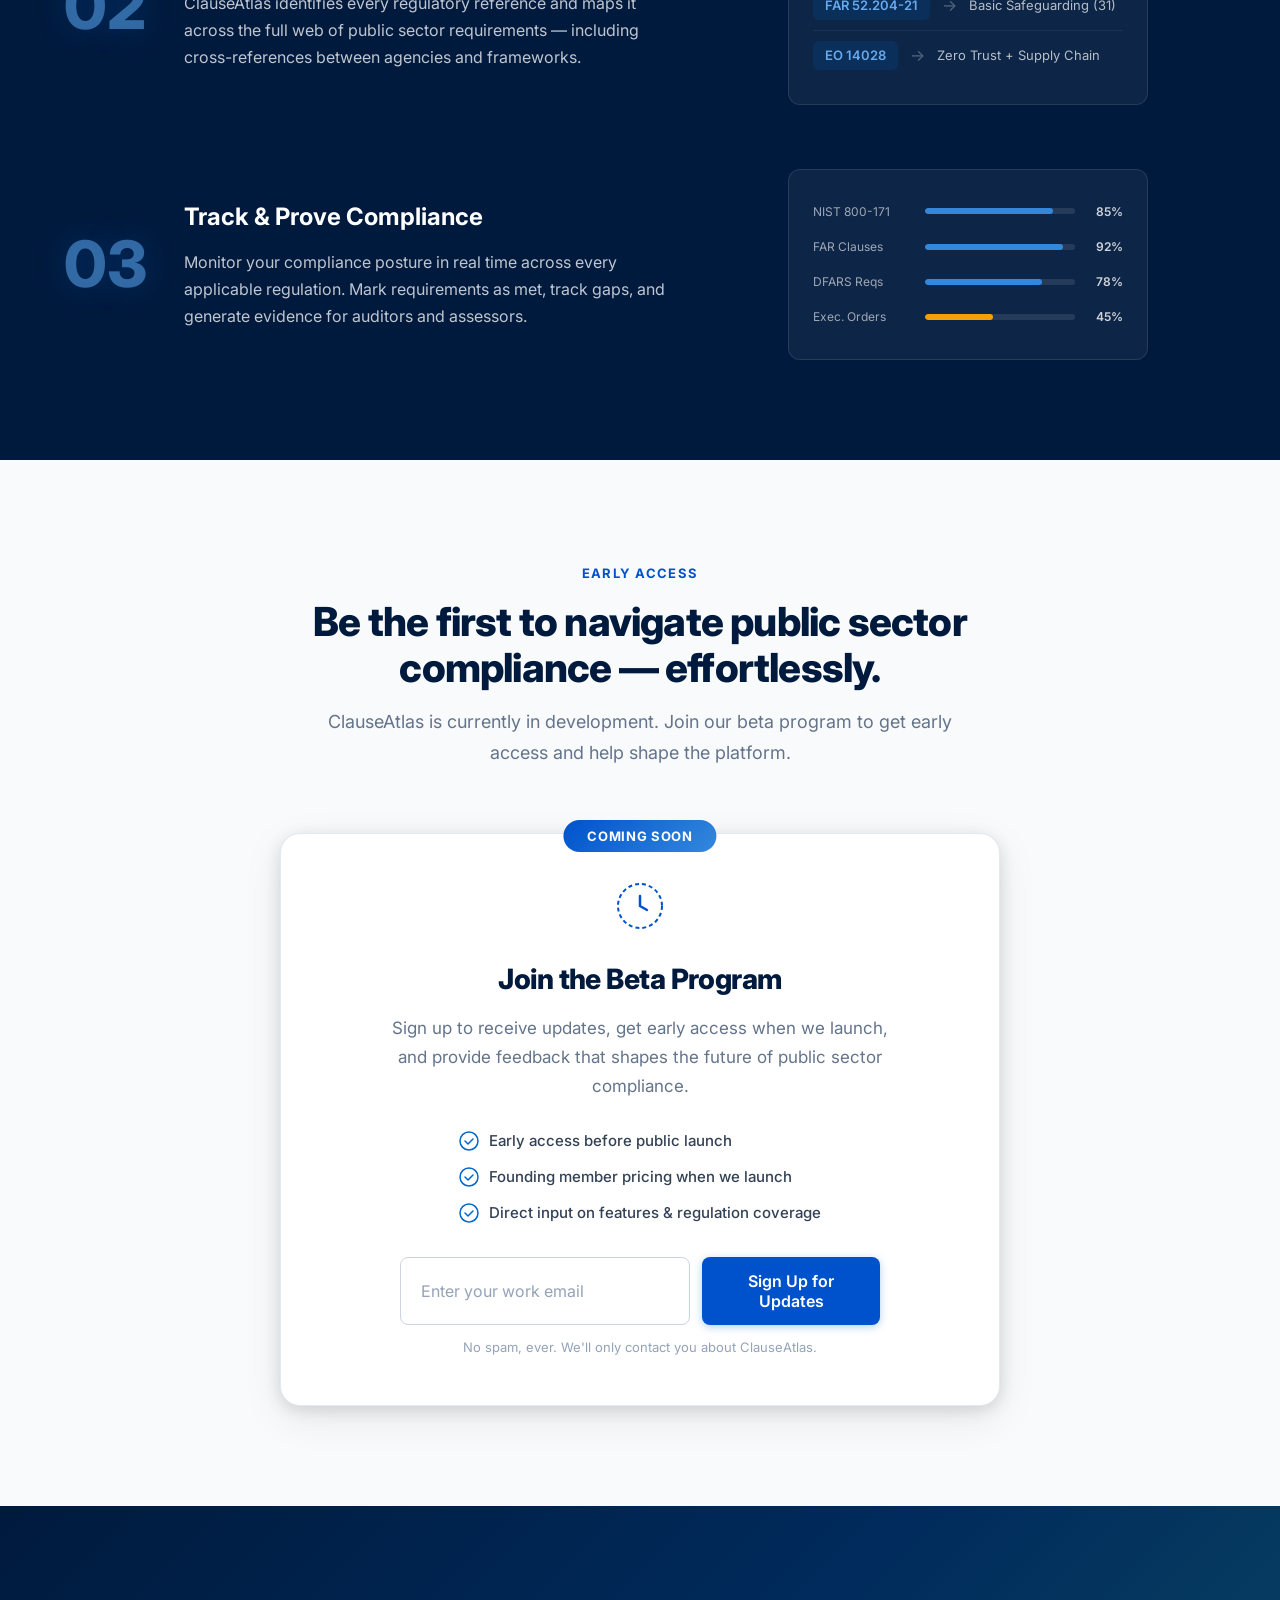
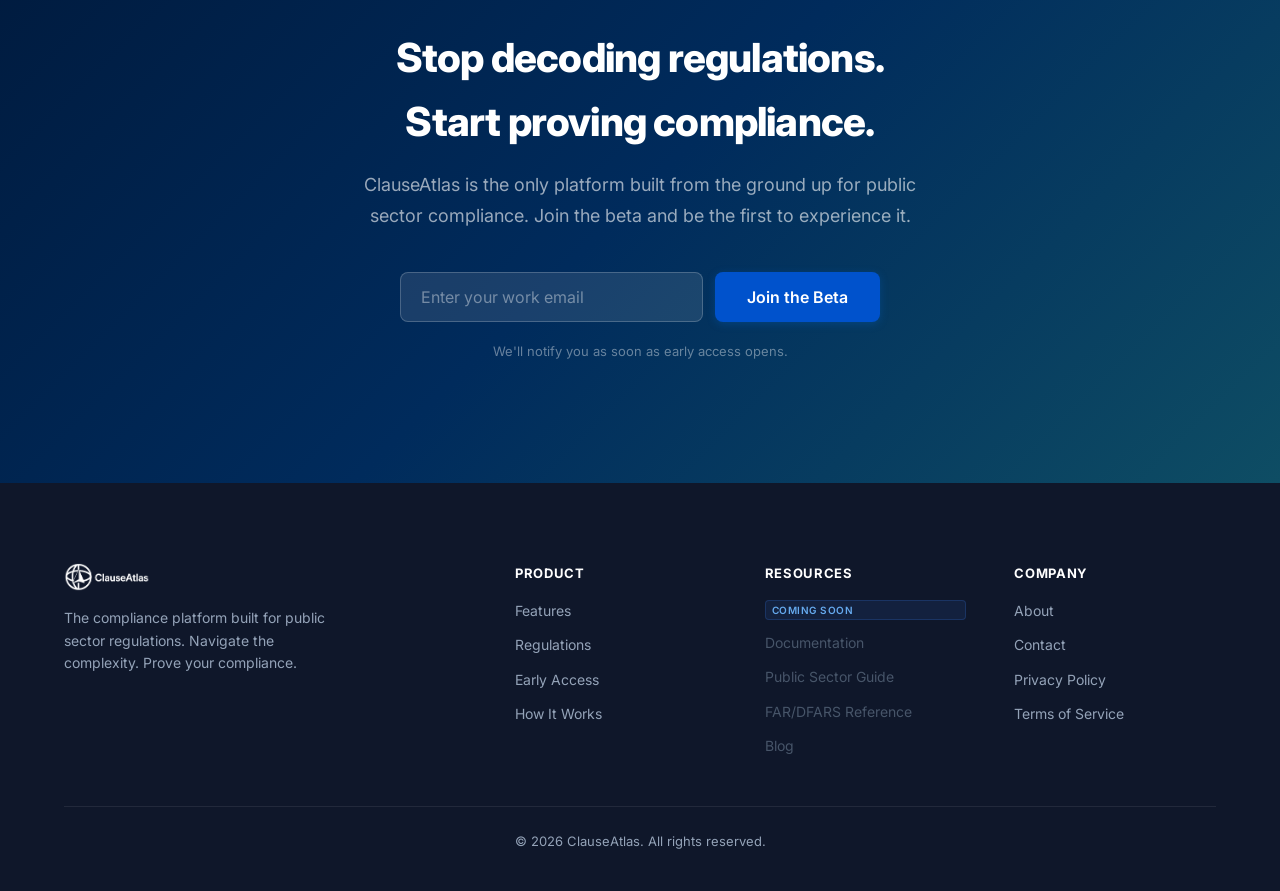
==== commit 036caef5: "Update index.html" ====
--- a/index.html
+++ b/index.html
@@ -826,11 +826,11 @@
                     <a href="#how-it-works">How It Works</a>
                 </div>
                 <div class="footer-col">
-                    <h4>Resources</h4><span class="soon-badge">Soon</span>
-                    <span class="footer-link-soon">Documentation <span class="soon-badge">Soon</span></span>
-                    <span class="footer-link-soon">Public Sector Guide <span class="soon-badge">Soon</span></span>
-                    <span class="footer-link-soon">FAR/DFARS Reference <span class="soon-badge">Soon</span></span>
-                    <span class="footer-link-soon">Blog <span class="soon-badge">Soon</span></span>
+                    <h4>Resources</h4><span class="soon-badge">Coming Soon</span>
+                    <span class="footer-link-soon">Documentation </span>
+                    <span class="footer-link-soon">Public Sector Guide</span>
+                    <span class="footer-link-soon">FAR/DFARS Reference</span>
+                    <span class="footer-link-soon">Blog </span>
                 </div>
                 <div class="footer-col">
                     <h4>Company</h4>
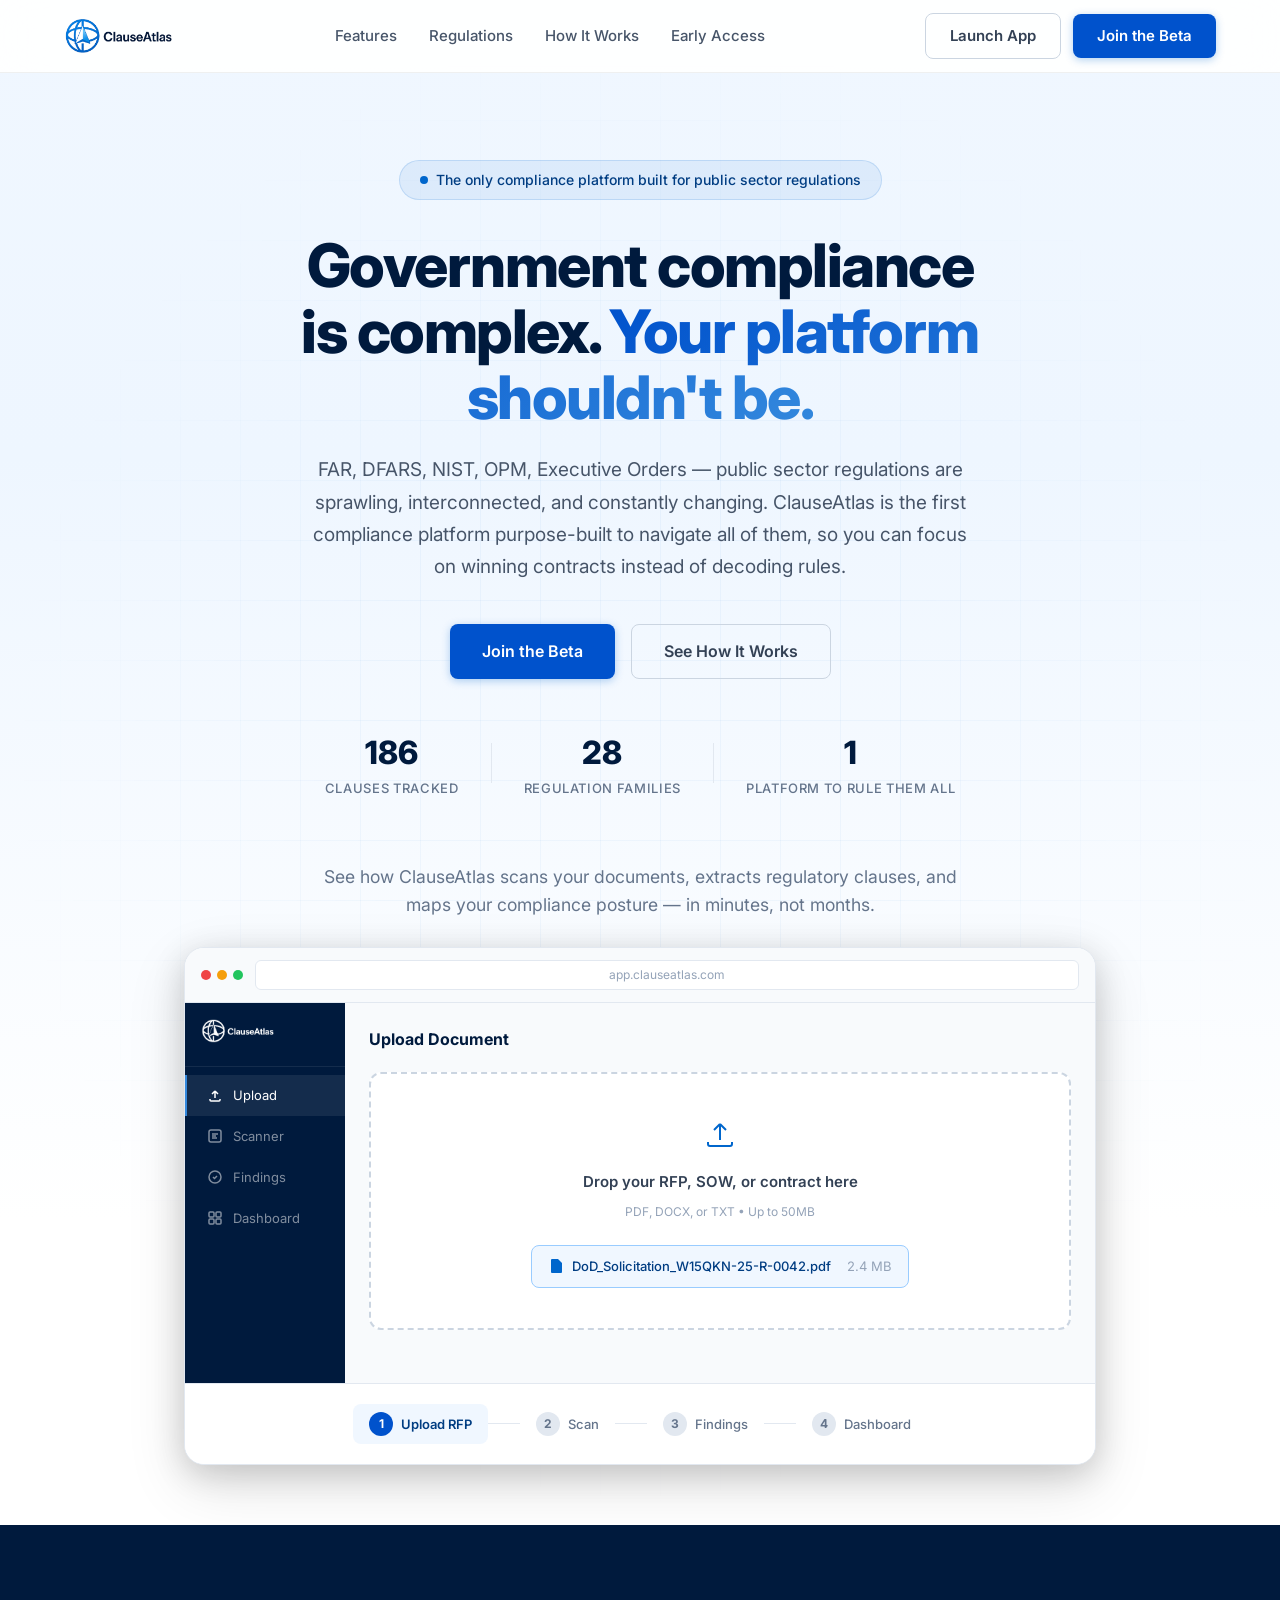
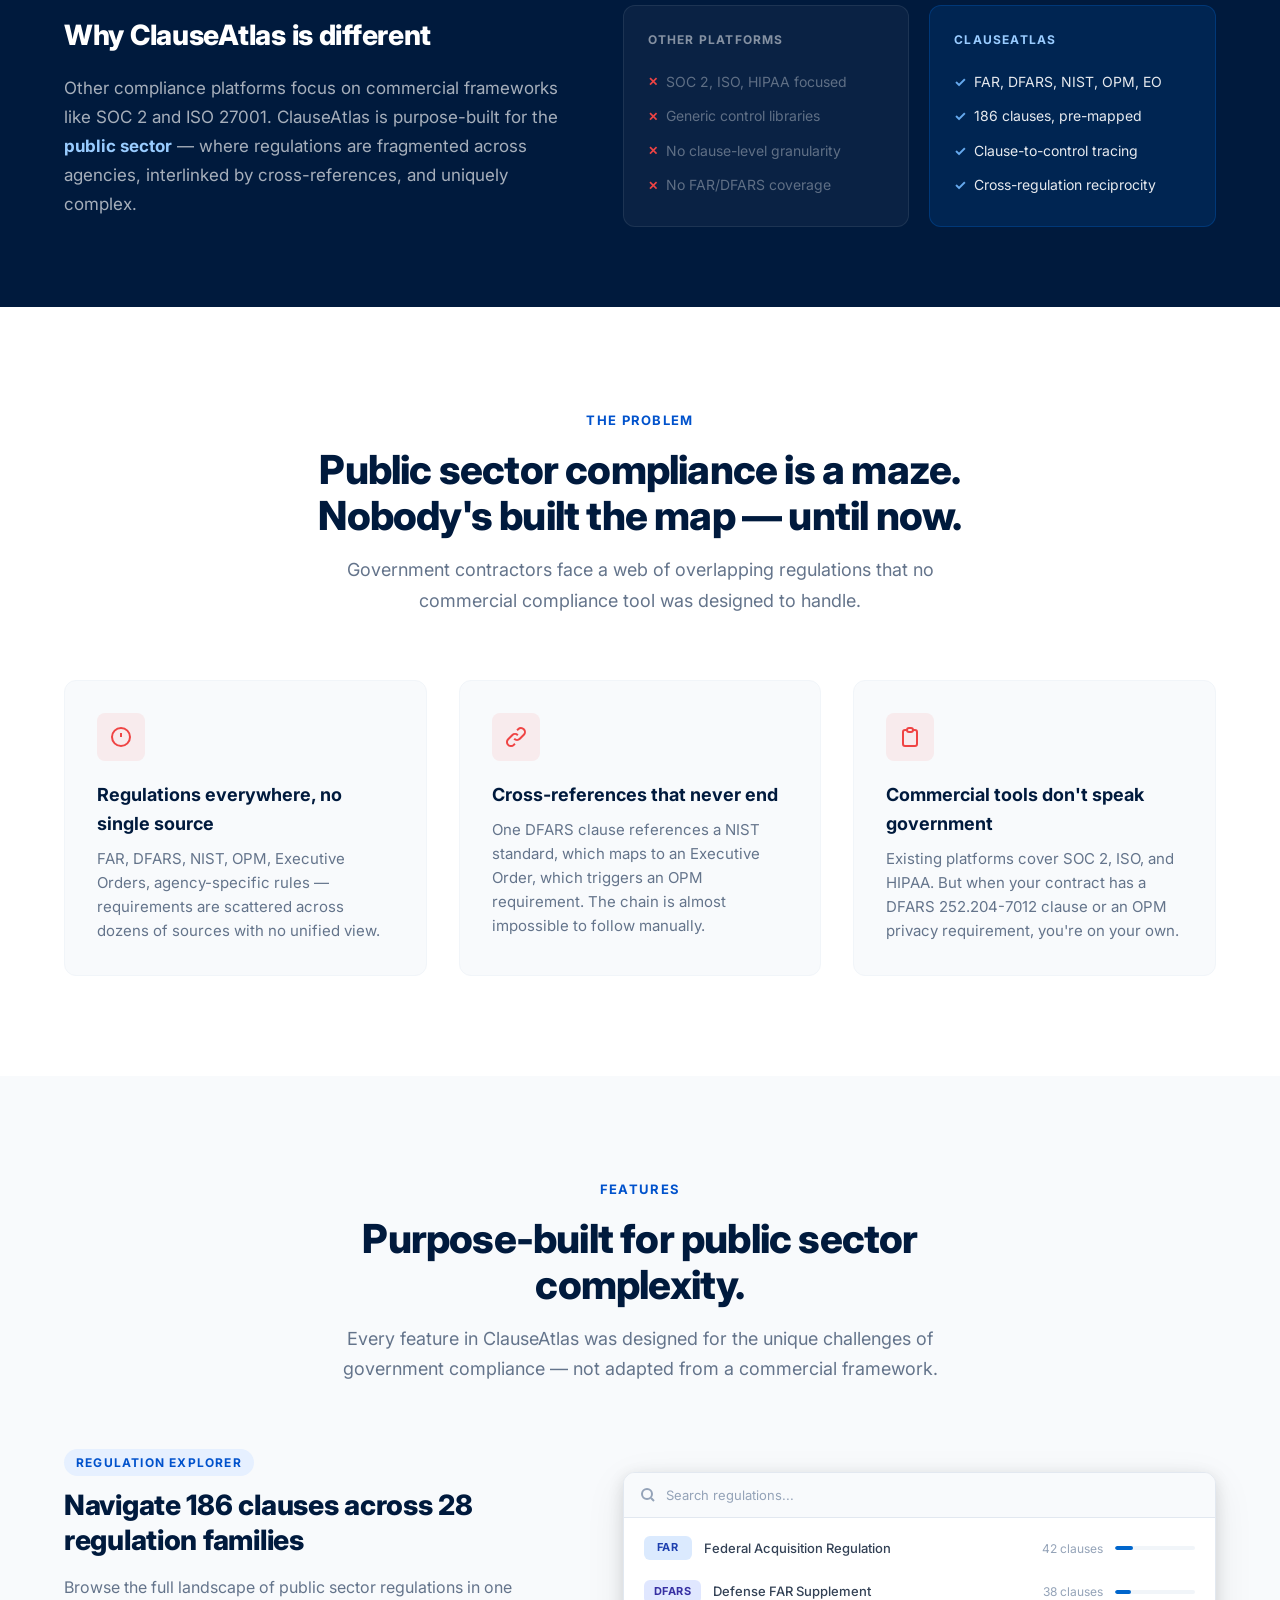
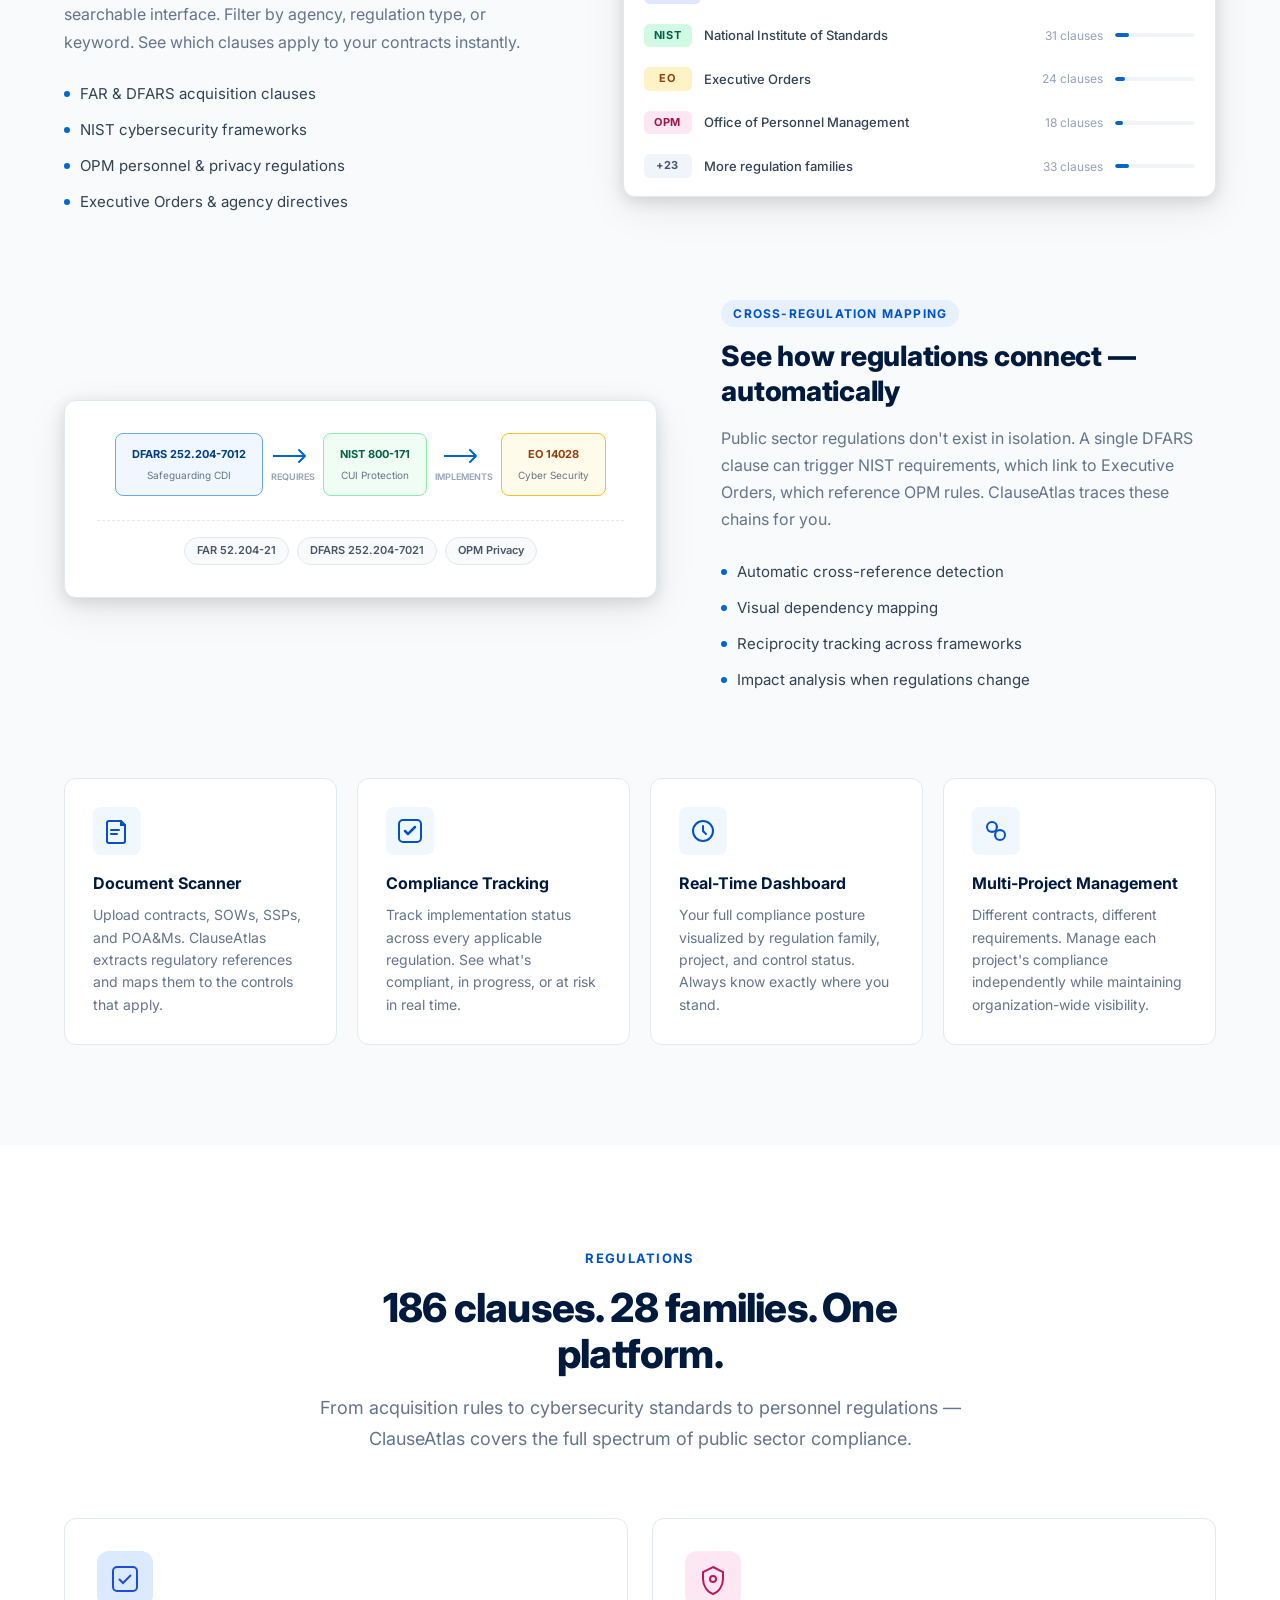
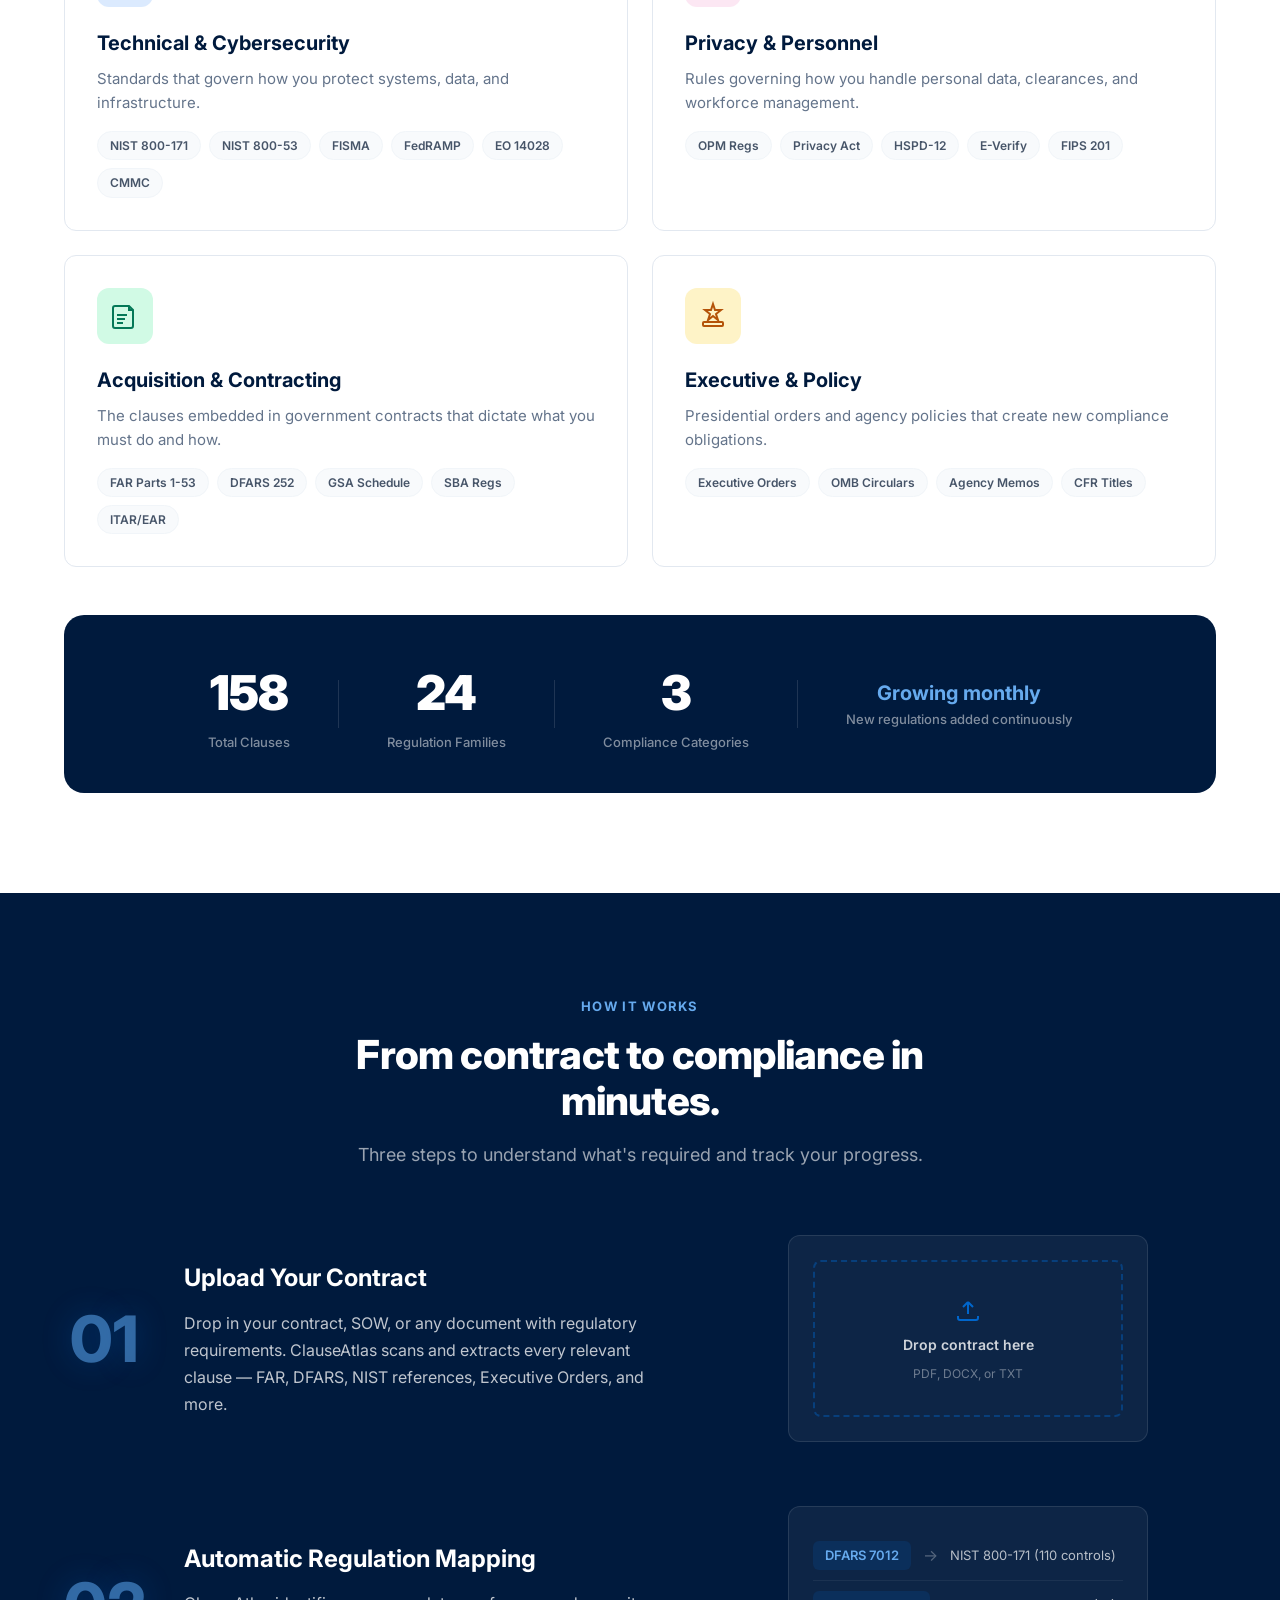
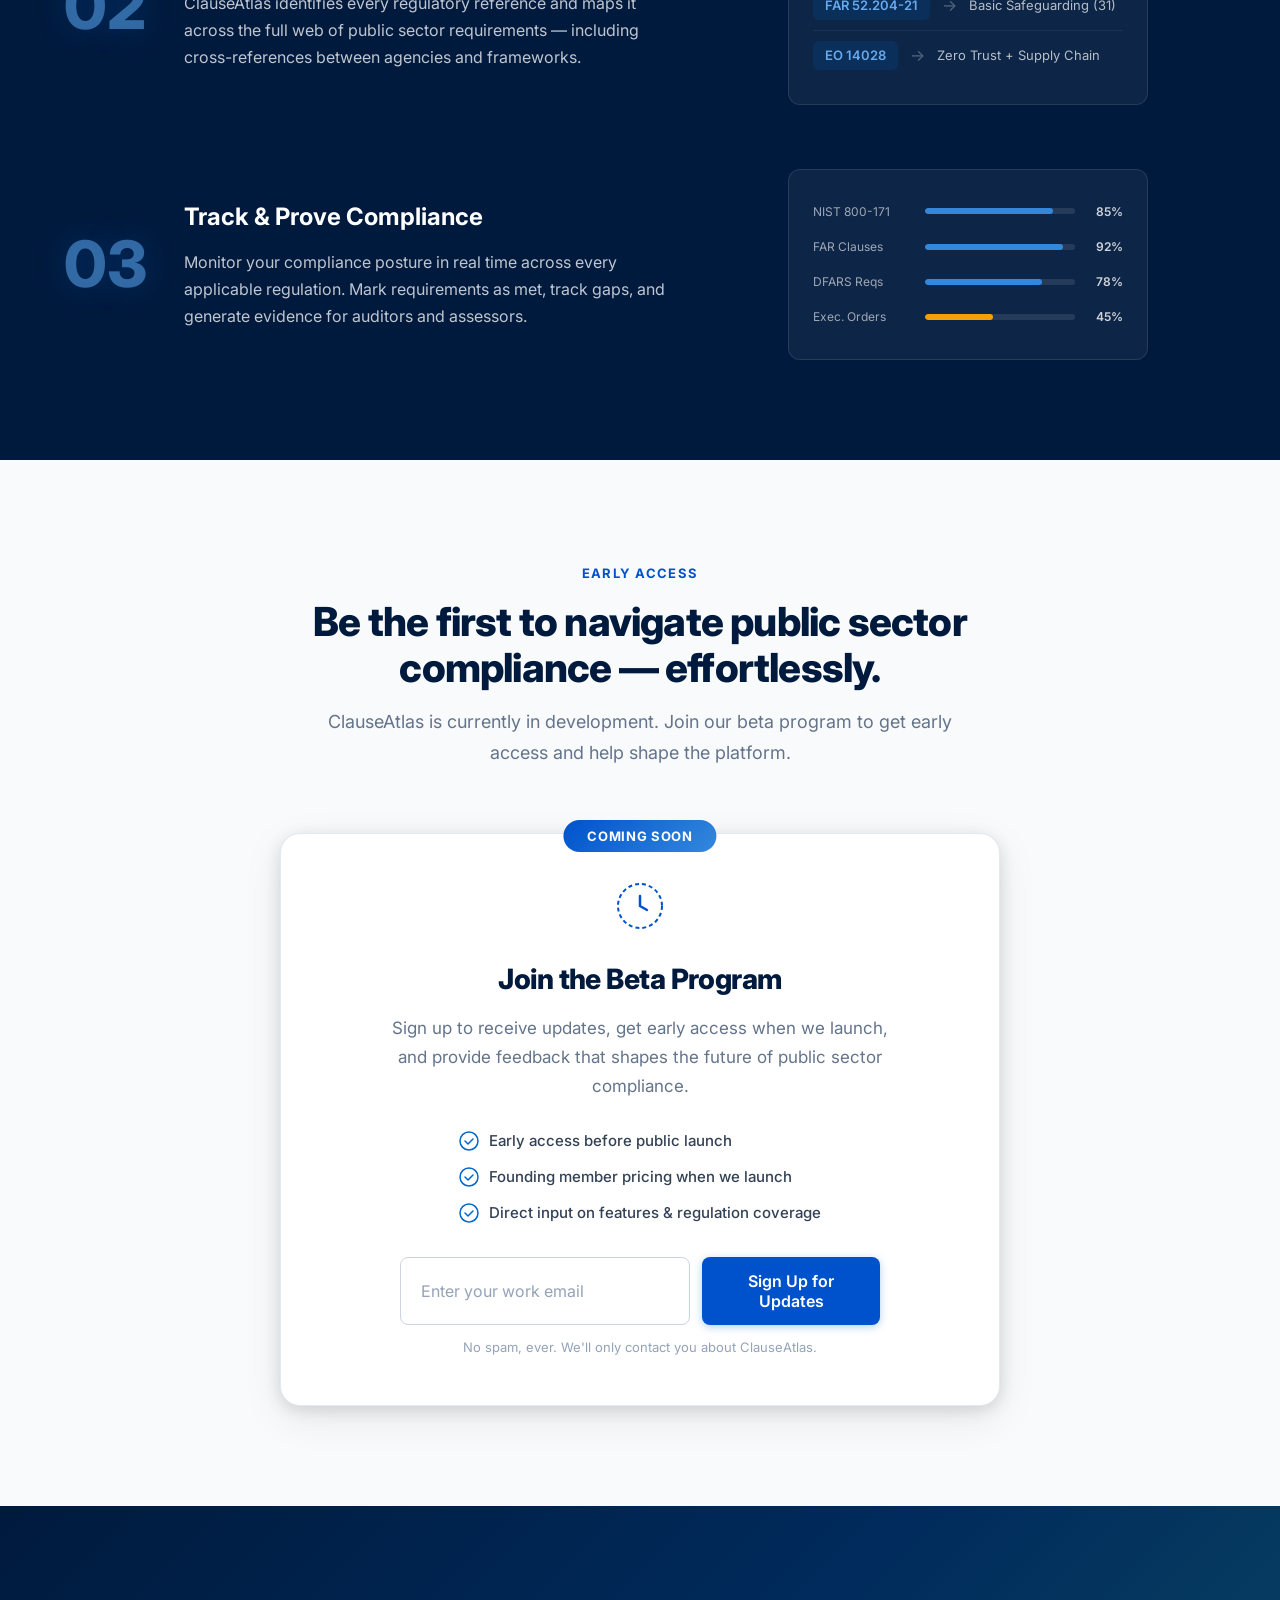
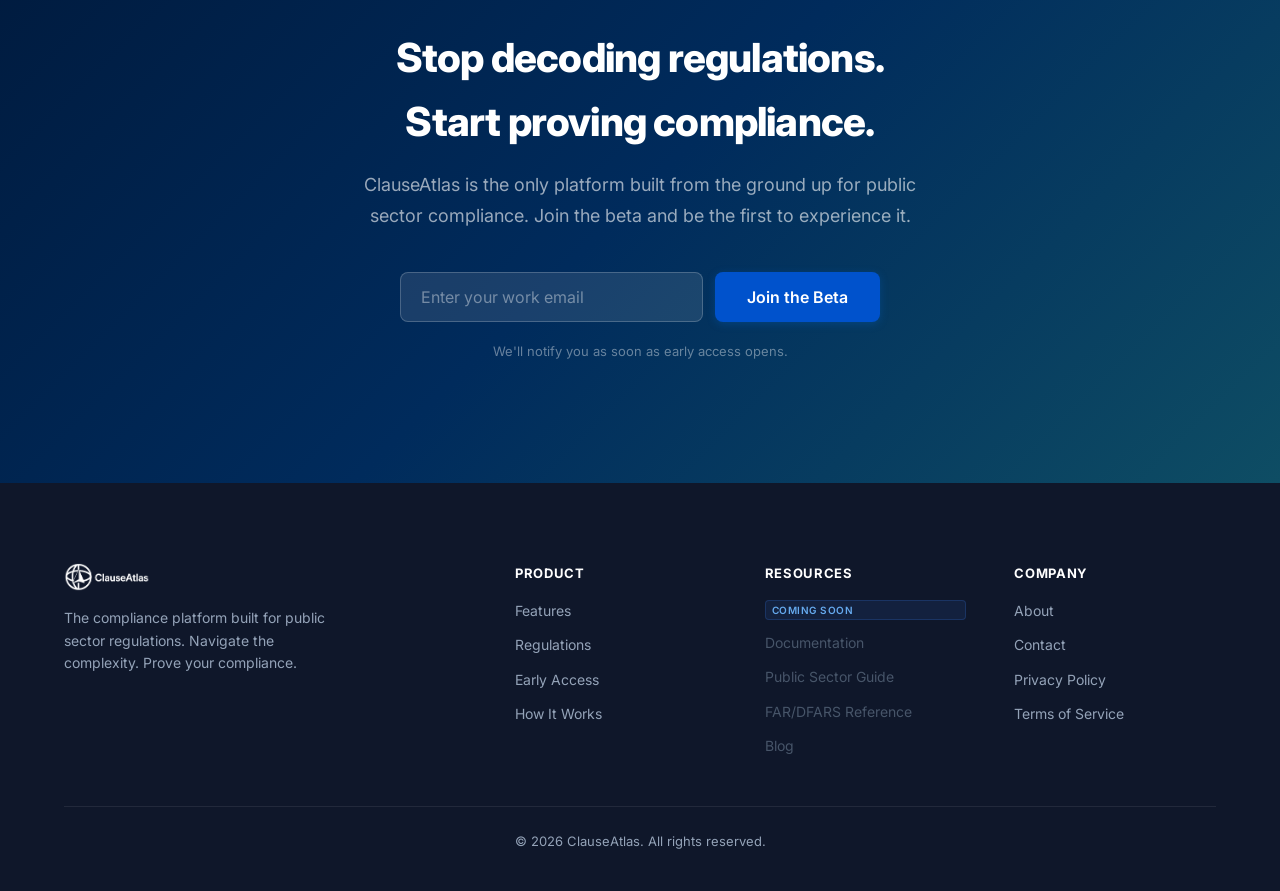
==== commit 1d2514c9: "Add Launch App button to nav linking to app.clauseatlas.com Co-Authored-By: Claude Opus 4.6 <noreply" ====
--- a/index.html
+++ b/index.html
@@ -25,6 +25,7 @@
                 <a href="#early-access">Early Access</a>
             </div>
             <div class="nav-actions">
+                <a href="https://app.clauseatlas.com" class="btn btn-outline" target="_blank" rel="noopener">Launch App</a>
                 <a href="#early-access" class="btn btn-primary">Join the Beta</a>
             </div>
             <button class="mobile-toggle" id="mobile-toggle" aria-label="Toggle menu">
